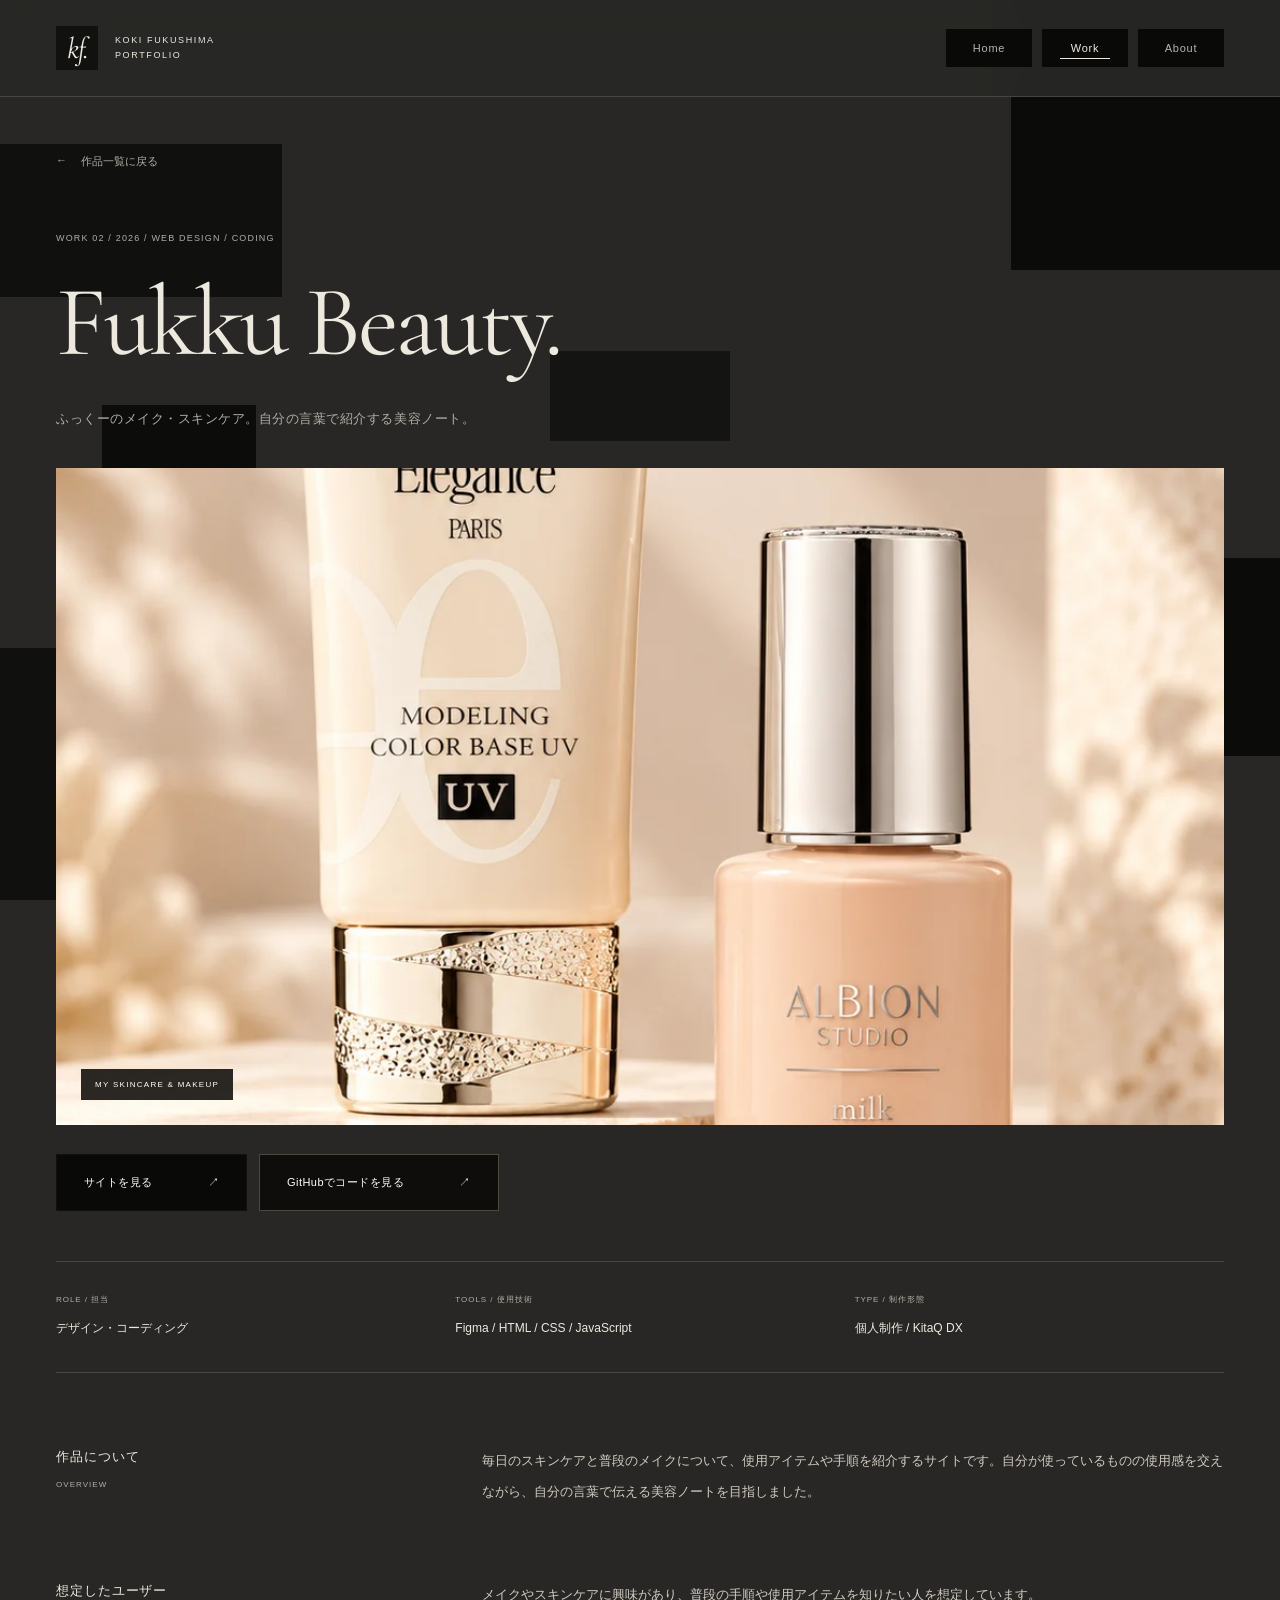
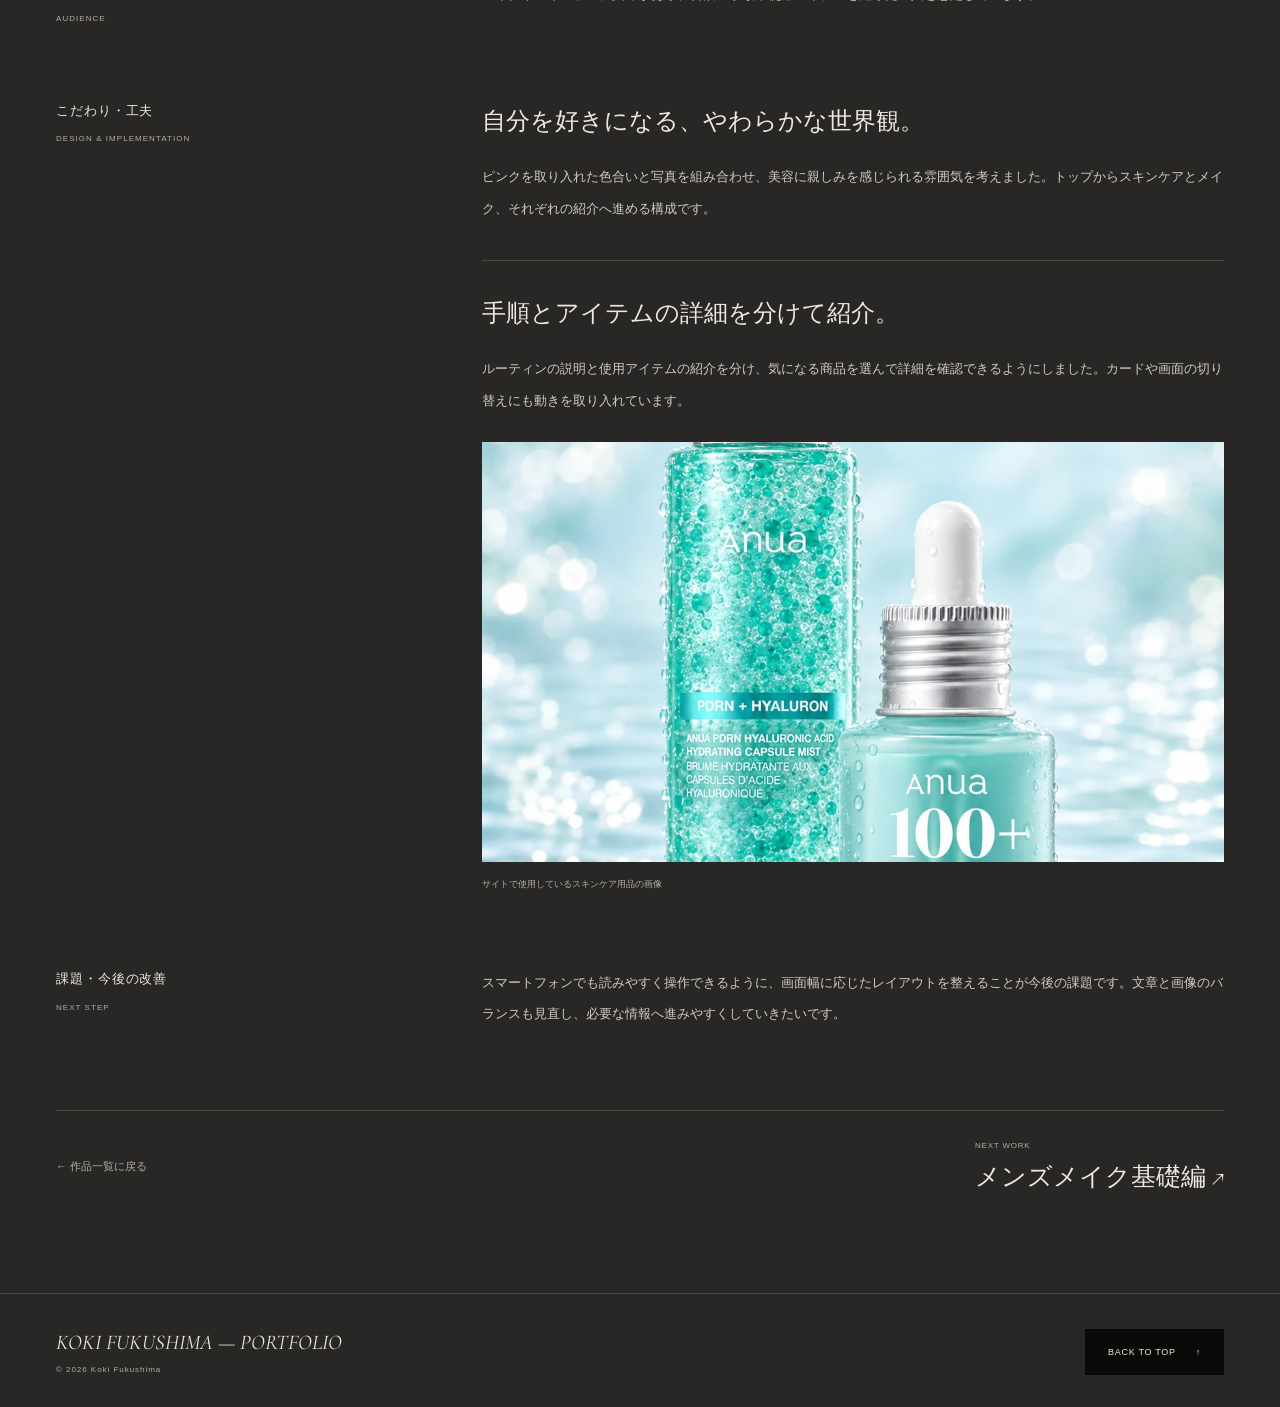
==== work/fukku-beauty/index.html @ 1ed1c335 "Add files via upload" ====
<!doctype html><html lang="ja"><head><meta charset="utf-8"><meta name="viewport" content="width=device-width,initial-scale=1"><meta name="theme-color" content="#292929"><title>Fukku Beauty. — Koki Fukushima Portfolio</title><meta name="description" content="ふっくーのメイク・スキンケア。自分の言葉で紹介する美容ノート。"><link rel="icon" href="../../assets/favicon.svg" type="image/svg+xml"><link rel="stylesheet" href="../../assets/fonts/fonts.css"><link rel="stylesheet" href="../../styles.css"><link rel="stylesheet" href="../../editorial.css"><script defer src="../../app.js"></script></head><body><div class="ambient-background" aria-hidden="true"><div class="ambient-scene"><span class="ambient-block"></span><span class="ambient-block"></span><span class="ambient-block"></span><span class="ambient-block"></span><span class="ambient-block"></span><span class="ambient-block"></span><span class="ambient-block"></span></div></div><a class="skip" href="#main">本文へスキップ</a>
<header class="site-header"><div class="wrap header-inner">
<a class="brand" href="../../index.html#home" aria-label="福島こうきのポートフォリオ ホーム"><span class="brand-mark">kf.</span><span class="brand-name">KOKI FUKUSHIMA<br>PORTFOLIO</span></a>
<nav class="nav" aria-label="メインナビゲーション"><a href="../../index.html#home" >Home</a><a href="../../index.html#work" aria-current="page">Work</a><a href="../../index.html#about">About</a></nav>
</div></header>
<main id="main" class="detail-main wrap fade-in"><a class="back-link" href="../../index.html#work"><span aria-hidden="true">←</span> 作品一覧に戻る</a>
<div class="detail-heading"><p class="micro muted">WORK 02 / 2026 / WEB DESIGN / CODING</p><h1>Fukku Beauty.</h1><p class="detail-subtitle">ふっくーのメイク・スキンケア。自分の言葉で紹介する美容ノート。</p></div><div class="card-visual visual-beauty"><img src="../../assets/beauty.webp" alt="メイク・スキンケアサイトで使用しているベースメイク用品の画像" fetchpriority="high" decoding="async"><span class="visual-label">MY SKINCARE & MAKEUP</span></div>
<div class="detail-actions"><a class="button" href="https://fukushimakouki.github.io/fukushima-s_makeup-skincare/" target="_blank" rel="noopener noreferrer">サイトを見る <span aria-hidden="true">↗</span><span class="sr-only">（新しいタブ）</span></a><a class="button secondary" href="https://github.com/fukushimakouki/fukushima-s_makeup-skincare" target="_blank" rel="noopener noreferrer">GitHubでコードを見る <span aria-hidden="true">↗</span><span class="sr-only">（新しいタブ）</span></a></div>
<dl class="project-facts"><div><dt>ROLE / 担当</dt><dd>デザイン・コーディング</dd></div><div><dt>TOOLS / 使用技術</dt><dd>Figma / HTML / CSS / JavaScript</dd></div><div><dt>TYPE / 制作形態</dt><dd>個人制作 / KitaQ DX</dd></div></dl>
<section class="detail-section"><h2>作品について<span>OVERVIEW</span></h2><div class="detail-copy"><p>毎日のスキンケアと普段のメイクについて、使用アイテムや手順を紹介するサイトです。自分が使っているものの使用感を交えながら、自分の言葉で伝える美容ノートを目指しました。</p></div></section>
<section class="detail-section"><h2>想定したユーザー<span>AUDIENCE</span></h2><div class="detail-copy"><p>メイクやスキンケアに興味があり、普段の手順や使用アイテムを知りたい人を想定しています。</p></div></section>
<section class="detail-section"><h2>こだわり・工夫<span>DESIGN & IMPLEMENTATION</span></h2><div class="detail-copy"><article><h3>自分を好きになる、やわらかな世界観。</h3><p>ピンクを取り入れた色合いと写真を組み合わせ、美容に親しみを感じられる雰囲気を考えました。トップからスキンケアとメイク、それぞれの紹介へ進める構成です。</p></article><article><h3>手順とアイテムの詳細を分けて紹介。</h3><p>ルーティンの説明と使用アイテムの紹介を分け、気になる商品を選んで詳細を確認できるようにしました。カードや画面の切り替えにも動きを取り入れています。</p></article><img class="detail-photo" src="../../assets/skincare.webp" alt="サイトで使用しているスキンケア用品の画像" loading="lazy"><p class="photo-caption">サイトで使用しているスキンケア用品の画像</p></div></section>
<section class="detail-section"><h2>課題・今後の改善<span>NEXT STEP</span></h2><div class="detail-copy"><p>スマートフォンでも読みやすく操作できるように、画面幅に応じたレイアウトを整えることが今後の課題です。文章と画像のバランスも見直し、必要な情報へ進みやすくしていきたいです。</p></div></section>
<div class="detail-bottom"><a class="back-link" href="../../index.html#work">← 作品一覧に戻る</a><a class="detail-next" href="../mens-makeup/index.html"><small>NEXT WORK</small>メンズメイク基礎編 ↗</a></div></main><footer class="footer"><div class="wrap footer-inner"><div><p class="footer-title">KOKI FUKUSHIMA — PORTFOLIO</p><p class="footer-copy">© 2026 Koki Fukushima</p></div><a class="back-top" href="../../index.html#home">BACK TO TOP <span aria-hidden="true">↑</span></a></div></footer></body></html>
---- assets/fonts/fonts.css ----
@font-face {
  font-family: 'Cormorant Garamond';
  font-style: italic;
  font-weight: 400;
  font-display: swap;
  src: url(cormorant-0.ttf) format('truetype');
}
@font-face {
  font-family: 'Cormorant Garamond';
  font-style: italic;
  font-weight: 500;
  font-display: swap;
  src: url(cormorant-1.ttf) format('truetype');
}
@font-face {
  font-family: 'Cormorant Garamond';
  font-style: normal;
  font-weight: 400;
  font-display: swap;
  src: url(cormorant-2.ttf) format('truetype');
}
@font-face {
  font-family: 'Cormorant Garamond';
  font-style: normal;
  font-weight: 500;
  font-display: swap;
  src: url(cormorant-3.ttf) format('truetype');
}
---- styles.css ----
/* 色・余白・文字の設定はここでまとめて変更できます。 */
:root{--bg:#292929;--surface:#303030;--ink:#f1f0eb;--muted:#b3b3af;--line:#494949;--black:#080808;--page:min(1200px,calc(100% - 112px));--radius:4px;font-family:Arial,'Noto Sans JP','Hiragino Kaku Gothic ProN','Yu Gothic',Meiryo,sans-serif;color:var(--ink);background:var(--bg);font-synthesis:none;color-scheme:dark}*{box-sizing:border-box}html{scroll-behavior:smooth;scroll-padding-top:110px}body{margin:0;overflow-x:hidden}button,a{-webkit-tap-highlight-color:transparent}a{color:inherit;text-decoration:none}button{font:inherit}button,a{touch-action:manipulation}button:focus-visible,a:focus-visible,[tabindex]:focus-visible{outline:2px solid #eee;outline-offset:6px}::selection{background:#d8d8d2;color:#111}.wrap{width:var(--page);margin-inline:auto}.skip{position:fixed;top:-100px;left:20px;z-index:100;background:#fff;color:#111;padding:12px}.skip:focus{top:10px}.site-header{height:94px;position:sticky;top:0;z-index:20;background:#292929f5;backdrop-filter:blur(12px);border-bottom:1px solid var(--line)}.header-inner{height:100%;display:flex;align-items:center;justify-content:space-between}.brand{display:flex;align-items:center;gap:13px}.brand-mark{height:39px;width:39px;display:grid;place-items:center;background:var(--black);font-weight:700;font-size:16px;letter-spacing:-1px;border-radius:2px}.brand-name{font-size:12px;letter-spacing:.1em;line-height:1.45}.nav{display:flex;gap:5px;background:var(--black);padding:5px;border-radius:5px}.nav a{min-width:83px;padding:12px 17px;text-align:center;color:#aaa;font-size:13px;border-radius:3px;transition:background .2s,color .2s}.nav a:hover{color:#fff;background:#202020}.nav a[aria-current]{background:#252525;color:#fff}.nav a[aria-current]:before{content:'';display:inline-block;width:5px;height:5px;border-radius:50%;background:#eee;vertical-align:middle;margin-right:8px}.hero{padding:76px 0 38px;min-height:650px;display:flex;flex-direction:column;justify-content:space-between}.hero-top,.hero-bottom,.hero-foot,.section-head,.work-foot,.card-meta,.footer-inner{display:flex;justify-content:space-between;align-items:center;gap:24px}.micro{font-size:11px;letter-spacing:.14em;font-weight:500}.muted{color:var(--muted)}.hero-top .micro:last-child{color:var(--muted)}h1,h2,h3,p{margin:0}.hero h1{font-size:clamp(72px,12.8vw,184px);line-height:.95;font-weight:500;letter-spacing:-.075em;margin:44px 0 39px;white-space:nowrap}.hero h1 span{color:#92928f}.hero-bottom{align-items:flex-end}.hero-copy{font-size:clamp(20px,2.25vw,30px);font-weight:500;line-height:1.8;letter-spacing:.06em}.hero-profile{font-size:12px;line-height:2.1;letter-spacing:.05em}.hero-profile strong{display:block;color:var(--ink);font-weight:500;font-size:17px}.hero-foot{padding-top:43px;margin-top:43px;border-top:1px solid var(--line)}.scroll-link{display:inline-flex;align-items:center;gap:17px;font-size:11px;letter-spacing:.1em}.down{font-size:20px}.section{padding:78px 0 90px;scroll-margin-top:25px}.section-head{align-items:flex-end;margin-bottom:37px}.section-heading{display:flex;align-items:baseline;gap:22px}.section-heading h2{font-size:clamp(48px,6.4vw,82px);font-weight:400;letter-spacing:-.055em;line-height:1}.section-index{font-size:11px;color:var(--muted);letter-spacing:.1em}.section-sub{font-size:12px;color:var(--muted);margin-top:15px;letter-spacing:.06em}.work-controls{display:flex;align-items:center;gap:10px}.work-count{font-size:12px;letter-spacing:.08em;color:var(--muted);margin-right:15px;font-variant-numeric:tabular-nums}.work-count strong{font-weight:400;color:var(--ink)}.arrow-button{display:grid;place-items:center;background:var(--black);color:var(--ink);border:1px solid var(--black);border-radius:50%;width:45px;height:45px;cursor:pointer;transition:background .2s,transform .2s}.arrow-button:hover{background:#171717;transform:translateY(-2px)}.arrow-button:disabled{opacity:.3;cursor:default;transform:none}.arrow-icon{font-size:22px;font-weight:400}.work-track{display:flex;gap:30px;overflow-x:auto;scroll-snap-type:x mandatory;scrollbar-width:none;padding:2px max(56px,calc((100vw - 1200px)/2)) 20px;scroll-padding-inline:max(56px,calc((100vw - 1200px)/2));overscroll-behavior-inline:contain}.work-track::-webkit-scrollbar{display:none}.work-card{flex:0 0 min(78vw,940px);scroll-snap-align:start;min-width:0}.card-link{display:block}.card-visual{position:relative;width:100%;aspect-ratio:16/9;overflow:hidden;border-radius:var(--radius);background:#151515}.card-visual img{width:100%;height:100%;object-fit:cover;display:block;transition:transform .65s cubic-bezier(.2,.7,.2,1)}.card-link:hover .card-visual img{transform:scale(1.025)}.visual-night img{filter:brightness(.8)}.visual-night .visual-title{position:absolute;left:6%;bottom:12%;font-family:Georgia,serif;font-weight:400;font-size:clamp(30px,5vw,72px);color:#fff;letter-spacing:.025em;text-shadow:0 2px 20px #000}.visual-corner{position:absolute;top:22px;left:25px;font-size:10px;letter-spacing:.15em;color:#fff;text-shadow:0 2px 8px #000}.visual-beauty{background:#f1dce2}.visual-beauty img{object-fit:cover;object-position:center 50%}.visual-mens{background:#c6dfcd}.visual-mens img{object-fit:contain;width:75%;margin-left:auto;margin-right:auto}.visual-label{position:absolute;left:28px;bottom:28px;padding:9px 13px;background:#080808df;color:#fff;font-size:11px;letter-spacing:.06em}.card-meta{margin-top:22px;align-items:flex-start}.card-kicker{font-size:10px;color:var(--muted);letter-spacing:.12em;margin-bottom:10px}.card-meta h3{font-size:clamp(20px,2.1vw,28px);font-weight:400;letter-spacing:.01em}.card-number{display:inline-block;margin-right:13px;font-size:11px;color:var(--muted);vertical-align:middle}.card-open{height:40px;width:40px;border:1px solid var(--line);border-radius:50%;display:grid;place-items:center;font-size:22px;transition:background .2s}.card-link:hover .card-open{background:var(--black);border-color:var(--black)}.work-foot{margin-top:12px}.progress{width:160px;height:2px;background:#4c4c4c}.progress-bar{width:33.333%;height:100%;background:#d8d8d2;transition:transform .2s}.work-hint{color:var(--muted);font-size:10px;letter-spacing:.11em}.about{border-top:1px solid var(--line);padding-top:90px}.about-intro{display:grid;grid-template-columns:1fr 1.45fr;gap:80px;margin-top:62px}.profile-caption{font-size:11px;letter-spacing:.15em;color:var(--muted);margin-bottom:18px}.profile-name{font-size:38px;font-weight:400;letter-spacing:.07em}.profile-en{margin-top:15px;color:var(--muted);font-size:13px;letter-spacing:.12em}.profile-mark{font-family:Georgia,serif;font-size:115px;letter-spacing:-.09em;color:#555550;line-height:1;margin-top:47px}.profile-text{font-size:14px;line-height:2.25;color:#d0d0cb}.profile-text p+p{margin-top:16px}.about-group{display:grid;grid-template-columns:1fr 1.45fr;gap:80px;border-top:1px solid var(--line);padding:34px 0}.about-group:first-of-type{margin-top:50px}.group-label h3{font-size:16px;font-weight:400;letter-spacing:.03em}.group-label p{color:var(--muted);font-size:10px;letter-spacing:.1em;margin-top:9px}.education-item+.education-item{margin-top:22px}.school{font-size:16px;line-height:1.8}.school-detail{font-size:12px;line-height:1.9;color:var(--muted);margin-top:5px}.about-vision{font-size:20px;line-height:1.9;letter-spacing:.04em}.about-note{font-size:13px;color:var(--muted);line-height:2;margin-top:16px}.cert-list{list-style:none;padding:0;margin:0}.cert-list li{display:flex;justify-content:space-between;gap:20px;padding:13px 0;font-size:14px;border-bottom:1px solid #3b3b3b}.cert-list time{font-size:11px;color:var(--muted);white-space:nowrap}.skills{display:flex;gap:10px;flex-wrap:wrap}.skill{border:1px solid #555;padding:10px 17px;font-size:12px;line-height:1.5;border-radius:2px}.skill small{color:var(--muted);font-size:10px;margin-left:7px}.events{padding-bottom:12px}.timeline{padding-left:23px;margin-left:3px;border-left:1px solid #5b5b58}.timeline-item{position:relative;padding:0 0 42px 15px}.timeline-item:last-child{padding-bottom:6px}.timeline-item:before{content:'';width:8px;height:8px;background:var(--ink);border:4px solid var(--bg);box-sizing:content-box;border-radius:50%;position:absolute;left:-32px;top:0}.timeline time{font-size:11px;color:var(--muted);letter-spacing:.1em}.timeline h4{font-size:17px;font-weight:400;line-height:1.8;margin:12px 0 10px}.timeline p{font-size:12px;color:var(--muted);line-height:2}.event-type{display:inline-block;font-size:9px;letter-spacing:.08em;background:#1b1b1b;padding:4px 8px;margin-top:13px;color:#c6c6c0}.footer{border-top:1px solid var(--line);padding:34px 0 27px}.footer-title{font-size:15px;letter-spacing:.03em}.footer-copy{font-size:10px;color:var(--muted);margin-top:10px;letter-spacing:.07em}.back-top{display:inline-flex;align-items:center;gap:20px;background:var(--black);padding:16px 22px;border-radius:3px;font-size:11px}.detail-main{padding:48px 0 100px}.back-link{display:inline-flex;gap:14px;font-size:12px;color:var(--muted);padding:12px 0}.detail-heading{margin:51px 0 35px}.detail-heading h1{font-size:clamp(33px,5.6vw,72px);line-height:1.25;font-weight:400;letter-spacing:-.035em;margin-top:18px}.detail-subtitle{font-size:14px;color:var(--muted);line-height:1.9;margin-top:20px}.detail-main .card-visual{margin-top:36px}.detail-actions{display:flex;gap:12px;flex-wrap:wrap;margin:29px 0 50px}.button{display:inline-flex;justify-content:space-between;align-items:center;gap:50px;background:var(--black);color:#fff;padding:19px 24px;border:1px solid #111;border-radius:3px;font-size:13px;transition:background .2s}.button:hover{background:#161616}.button.secondary{border:1px solid #585858}.project-facts{display:grid;grid-template-columns:repeat(3,1fr);border-top:1px solid var(--line);border-bottom:1px solid var(--line);margin:0 0 70px;gap:30px;padding:28px 0}.project-facts dt{font-size:10px;letter-spacing:.1em;color:var(--muted);margin-bottom:12px}.project-facts dd{margin:0;font-size:13px;line-height:1.9}.detail-section{display:grid;grid-template-columns:.7fr 1.5fr;gap:80px;margin-top:64px}.detail-section h2{font-size:14px;font-weight:400;line-height:1.8}.detail-section h2 span{display:block;font-size:10px;color:var(--muted);letter-spacing:.1em;margin-top:8px}.detail-copy p{font-size:14px;line-height:2.2;color:#d4d4ce}.detail-copy h3{font-size:21px;font-weight:400;line-height:1.7;margin-bottom:17px}.detail-copy article+article{margin-top:36px;padding-top:30px;border-top:1px solid var(--line)}.detail-photo{width:100%;display:block;max-height:420px;object-fit:cover;margin:26px 0 12px;border-radius:3px}.photo-caption{font-size:10px!important;color:var(--muted)!important}.detail-bottom{margin-top:80px;border-top:1px solid var(--line);padding-top:30px;display:flex;justify-content:space-between;align-items:center;gap:20px}.detail-next{font-size:17px}.detail-next small{display:block;font-size:10px;color:var(--muted);letter-spacing:.1em;margin-bottom:10px}.fade-in{animation:appear .7s ease both}@keyframes appear{from{opacity:0;transform:translateY(16px)}to{opacity:1;transform:translateY(0)}}
@media(min-width:1600px){.hero h1{font-size:184px}}
@media(max-width:850px){:root{--page:calc(100% - 48px)}.site-header{height:78px}.brand-name{display:none}.hero{padding-top:58px;min-height:600px}.hero h1{font-size:13vw}.hero-bottom{align-items:flex-start}.hero-copy{font-size:23px}.work-track{padding-inline:24px;scroll-padding-inline:24px}.work-card{flex-basis:85vw}.about-intro,.about-group{grid-template-columns:.8fr 1.3fr;gap:35px}.profile-name{font-size:30px}.profile-mark{font-size:90px}.detail-section{gap:35px;grid-template-columns:.65fr 1.5fr}.visual-night .visual-title{font-size:6vw}.project-facts{gap:20px}.section{padding-top:65px;padding-bottom:70px}}
@media(max-width:560px){:root{--page:calc(100% - 40px)}html{scroll-padding-top:85px}.site-header{height:72px}.brand-mark{width:34px;height:34px}.nav{gap:0;padding:4px}.nav a{min-width:65px;font-size:11px;padding:11px 12px}.nav a[aria-current]:before{margin-right:6px;width:4px;height:4px}.hero{padding-top:40px;min-height:605px}.hero-top .micro{font-size:8px;letter-spacing:.1em}.hero h1{font-size:13.1vw;margin:46px 0 45px;letter-spacing:-.07em}.hero-bottom{display:block}.hero-copy{font-size:22px;line-height:1.9}.hero-profile{margin-top:32px;font-size:10px;line-height:1.8}.hero-profile strong{font-size:14px}.hero-foot{padding-top:23px;margin-top:31px}.hero-foot .micro{font-size:8px}.section-head{gap:10px;margin-bottom:27px}.section-heading{gap:13px}.section-heading h2{font-size:53px}.section-sub{font-size:10px}.work-count{font-size:10px;margin-right:3px}.work-controls{gap:7px}.arrow-button{height:35px;width:35px}.arrow-icon{font-size:18px}.work-track{padding-inline:20px;scroll-padding-inline:20px;gap:18px}.work-card{flex-basis:85vw}.card-visual{aspect-ratio:4/3}.visual-night .visual-title{font-size:8vw;bottom:15%;left:6%}.visual-corner{font-size:7px;left:17px;top:17px}.visual-label{bottom:16px;left:16px;font-size:8px;padding:7px 9px}.card-kicker{font-size:8px;margin-bottom:9px}.card-meta h3{font-size:19px;line-height:1.5}.card-open{width:32px;height:32px;font-size:18px;flex-shrink:0}.card-number{font-size:9px;margin-right:7px}.work-hint{font-size:8px}.progress{width:100px}.about-intro,.about-group{grid-template-columns:1fr;gap:24px}.about-intro{margin-top:38px}.profile-mark{display:none}.profile-name{font-size:33px}.profile-en{font-size:11px}.profile-text{font-size:13px}.about-group{padding:28px 0}.about-group:first-of-type{margin-top:35px}.group-label{display:flex;align-items:center;gap:15px}.group-label h3{font-size:14px}.group-label p{margin:0}.about-vision{font-size:19px}.school{font-size:15px}.cert-list li{font-size:12px}.timeline h4{font-size:16px}.timeline p{font-size:12px}.footer-inner{align-items:flex-start;gap:10px}.footer-title{font-size:12px}.footer-copy{font-size:8px}.back-top{font-size:9px;padding:13px 15px;gap:15px}.detail-main{padding-top:26px}.detail-heading{margin-top:35px}.detail-heading h1{font-size:36px}.detail-subtitle{font-size:12px}.detail-actions{gap:8px;margin-bottom:35px}.button{font-size:11px;padding:16px;gap:25px}.project-facts{grid-template-columns:1fr;gap:19px;margin-bottom:43px}.project-facts>div{display:grid;grid-template-columns:85px 1fr;gap:15px}.project-facts dt{margin:3px 0 0}.project-facts dd{font-size:12px}.detail-section{grid-template-columns:1fr;gap:24px;margin-top:42px}.detail-section h2 span{display:inline;margin-left:13px}.detail-copy h3{font-size:20px}.detail-copy p{font-size:13px}.detail-bottom{align-items:flex-start}.detail-next{font-size:13px;max-width:48%}.detail-bottom .back-link{font-size:11px}}
@media(prefers-reduced-motion:reduce){html{scroll-behavior:auto}*,*:before,*:after{animation:none!important;transition:none!important}.work-track{scroll-behavior:auto}}
.sr-only{position:absolute;width:1px;height:1px;padding:0;margin:-1px;overflow:hidden;clip:rect(0,0,0,0);white-space:nowrap;border:0}
.about-intro+.about-group{margin-top:50px}
@media(max-width:560px){.about-intro+.about-group{margin-top:35px}}
---- editorial.css ----
/* Editorial direction: charcoal, ivory, fine serif typography, generous space. */
:root{--bg:#282725;--surface:#302f2c;--ink:#eee9df;--muted:#b2ada5;--line:#4a4742;--black:#090908;--page:min(1200px,calc(100% - 112px));--radius:0px;--serif:'Cormorant Garamond',Baskerville,'Times New Roman',serif}
.site-header{height:97px;background:#282725f2;border-bottom-color:#48453f;backdrop-filter:blur(15px)}
.brand{gap:17px}.brand-mark{font-family:var(--serif);font-style:italic;font-size:30px;font-weight:400;letter-spacing:-.06em;width:42px;height:44px;border-radius:0;background:#11110f}.brand-name{font-size:9px;line-height:1.65;letter-spacing:.18em}
.nav{background:transparent;border-radius:0;gap:10px;padding:0}.nav a{position:relative;min-width:86px;padding:13px 18px;font-size:11px;letter-spacing:.07em;background:var(--black);color:#b9b3aa;border-radius:0}.nav a[aria-current]{background:var(--black);color:var(--ink)}.nav a[aria-current]:before{display:none}.nav a:after{content:'';position:absolute;left:18px;right:18px;bottom:8px;height:1px;background:var(--ink);transform:scaleX(0);transform-origin:left;transition:transform .35s}.nav a[aria-current]:after,.nav a:hover:after{transform:scaleX(1)}.nav a:hover{background:#171612;color:#f2ede4}
.hero{padding:38px 0 27px;min-height:850px;justify-content:flex-start;position:relative}.hero-top{width:100%;margin-bottom:29px}.hero-top .micro{font-size:9px;letter-spacing:.17em}.hero-editorial{display:grid;grid-template-columns:1.1fr .9fr;align-items:center;position:relative;flex:1;min-height:590px;gap:20px}.hero-type{position:relative;z-index:2;padding:0 0 20px}.hero-pretitle{font-size:11px;letter-spacing:.12em;margin:0 0 17px 7px}.hero-pretitle i{font-family:var(--serif);font-weight:400;font-size:23px;vertical-align:-2px;margin:0 4px;color:#d4cfc5}.hero h1{font-family:var(--serif);font-weight:400;letter-spacing:-.055em;font-size:clamp(155px,17.2vw,235px);line-height:.73;margin:0;white-space:normal}.title-first{display:block;color:var(--ink)!important}.title-second{display:block;color:var(--ink)!important;font-style:italic;margin-left:94px;line-height:.87}.title-period{color:#9c9589!important}.hero-description{display:flex;align-items:flex-start;gap:21px;margin-top:37px;margin-left:9px}.fine-line{width:48px;height:1px;background:#b1a99b;margin-top:12px;flex-shrink:0}.hero-description p{font-size:13px;line-height:2.1;letter-spacing:.08em}.hero-description p span{color:var(--muted);font-size:11px;letter-spacing:.04em}.hero-composition{position:relative;min-height:535px;margin-left:16px;margin-top:4px}.hero-image{position:absolute;display:block;overflow:hidden}.hero-image img{display:block;width:100%;height:100%;object-fit:cover;transition:transform 1.4s cubic-bezier(.2,.65,.2,1),filter 1.2s}.hero-image:hover img{transform:scale(1.045)}.hero-image-night{height:440px;width:82%;right:0;top:0;background:#10110f}.hero-image-night img{object-position:64% 65%;filter:brightness(.82)}.hero-image-label{position:absolute;left:20px;right:20px;bottom:20px;display:flex;justify-content:space-between;font-size:8px;letter-spacing:.13em;color:#f0eadd}.hero-image-beauty{width:47%;height:255px;left:-27px;bottom:0;outline:10px solid var(--bg)}.hero-image-beauty img{object-position:50% 53%}.hero-beauty-label{position:absolute;left:14px;bottom:17px;font-family:var(--serif);font-size:24px;font-style:italic;color:#29241e}.vertical-caption{position:absolute;right:-31px;top:35px;writing-mode:vertical-rl;font-size:8px;color:var(--muted);letter-spacing:.19em}.hero-foot{margin-top:43px;padding-top:20px;border-top:1px solid var(--line)}.hero-signature{font-family:var(--serif);font-style:italic;font-size:27px;line-height:1.2}.hero-signature span{display:block;font-family:Arial,sans-serif;font-size:7px;letter-spacing:.2em;font-style:normal;margin-top:10px;color:var(--muted)}.scroll-link{font-size:9px;letter-spacing:.14em;gap:23px}.scroll-circle{width:46px;height:46px;border:1px solid #655f54;display:grid;place-items:center;border-radius:50%;font-size:20px;transition:transform .3s,background .3s}.scroll-link:hover .scroll-circle{transform:translateY(4px);background:var(--black)}
.section{padding-top:105px;padding-bottom:100px}.section-head{margin-bottom:44px}.section-heading{gap:26px;align-items:baseline}.section-heading h2{font-family:var(--serif);font-size:clamp(55px,6.8vw,88px);font-weight:400;letter-spacing:-.035em;line-height:1.05}.section-heading h2 em{font-weight:400}.section-index{font-size:9px;letter-spacing:.15em}.section-sub{margin-left:47px;font-size:11px;letter-spacing:.08em;margin-top:12px}.work-controls{align-self:flex-end;padding-bottom:8px}.work-count{font-family:var(--serif);font-size:18px;letter-spacing:.04em}.work-count strong{font-style:italic}.arrow-button{width:46px;height:46px;border-color:#11100e}.arrow-button:hover{background:#151411;transform:translateY(0)}.work-track{gap:44px}.work-card{flex-basis:min(76vw,960px)}.card-visual{aspect-ratio:16/9;border-radius:0}.card-visual img{transition:transform 1.1s cubic-bezier(.2,.65,.2,1)}.card-link:hover .card-visual img{transform:scale(1.035)}.visual-night .visual-title{font-family:var(--serif);font-style:italic;font-size:clamp(45px,7vw,94px);letter-spacing:-.025em;bottom:10%;left:5.5%}.visual-corner{left:5.5%;top:25px;font-size:8px;letter-spacing:.17em}.visual-label{font-size:8px;letter-spacing:.16em;background:#15120fe6;left:25px;bottom:25px;padding:11px 14px}.visual-beauty img{object-position:50% 53%}.visual-mens{background:#cbd2c2}.visual-mens img{width:82%}.card-meta{margin-top:24px;align-items:center;border-bottom:1px solid var(--line);padding-bottom:23px}.card-kicker{font-size:8px;letter-spacing:.14em;margin-bottom:12px}.card-meta h3{font-family:var(--serif);font-size:clamp(25px,3.1vw,40px);letter-spacing:-.015em}.visual-mens+.card-meta h3{font-family:'Yu Mincho',YuMincho,serif;font-size:26px}.card-number{font-family:var(--serif);font-style:italic;font-size:15px;margin-right:20px}.card-open{border-color:#5a554c;width:45px;height:45px;font-size:20px}.work-foot{margin-top:15px}.work-hint{font-size:9px;letter-spacing:.1em}.progress{background:#4b4741;height:1px;width:190px}.progress-bar{background:#d6cdbf;height:1px}
.about{padding-top:105px}.about-intro{grid-template-columns:1fr 1.25fr;gap:100px;margin-top:65px}.profile-caption{font-size:8px;color:#c0b7a9;letter-spacing:.19em}.profile-name{font-family:'Yu Mincho',YuMincho,serif;font-size:38px;font-weight:400;letter-spacing:.13em}.profile-en{font-family:var(--serif);font-size:19px;letter-spacing:.05em;font-style:italic;margin-top:13px}.profile-mark{font-family:var(--serif);font-style:italic;font-size:150px;letter-spacing:-.08em;line-height:.9;color:#797267;margin-top:48px}.profile-text{font-size:13px;color:#cdc7be;line-height:2.4;padding-top:20px}.about-group{grid-template-columns:1fr 1.25fr;gap:100px;padding:37px 0}.group-label h3{font-size:14px;letter-spacing:.1em}.group-label p{font-size:8px;letter-spacing:.15em;margin-top:11px}.about-vision{font-family:'Yu Mincho',YuMincho,serif;font-size:23px;line-height:2.1;letter-spacing:.08em}.about-note{font-size:12px;line-height:2.25;color:var(--muted)}.school{font-size:15px}.school-detail{font-size:11px}.cert-list li{font-size:12px;padding:16px 0;border-bottom-color:#403d37}.cert-list time{font-family:var(--serif);font-size:15px}.skills{column-gap:26px;row-gap:5px}.skill{border:none;border-bottom:1px solid #625b50;padding:8px 0;font-family:var(--serif);font-size:23px;border-radius:0}.skill small{font-family:Arial,sans-serif;font-size:8px}.timeline{border-color:#5c554a;padding-left:24px}.timeline-item{padding-left:18px;padding-bottom:47px}.timeline-item:before{width:5px;height:5px;left:-31px;border-width:3px;background:#c0b5a3}.timeline time{font-family:var(--serif);font-size:17px;letter-spacing:.04em;font-style:italic}.timeline h4{font-weight:400;font-size:17px;letter-spacing:.025em;margin:13px 0 11px}.timeline p{font-size:12px;line-height:2.2}.event-type{font-size:8px;background:#161512;color:#c9c0b2;padding:6px 10px;margin-top:15px}
.footer{padding:35px 0 32px}.footer-title{font-family:var(--serif);font-style:italic;font-size:21px;letter-spacing:0}.footer-copy{font-size:8px;letter-spacing:.12em}.back-top{border-radius:0;font-size:9px;padding:18px 23px;letter-spacing:.08em}.detail-main{padding-top:45px}.back-link{font-size:11px}.detail-heading{margin-top:52px}.detail-heading h1{font-family:var(--serif);font-size:clamp(42px,7.8vw,100px);font-weight:400;letter-spacing:-.035em}.detail-subtitle{font-size:13px;letter-spacing:.04em;line-height:2}.detail-heading .micro{font-size:9px;letter-spacing:.13em}.button{border-radius:0;padding:20px 27px;font-size:11px;letter-spacing:.04em;gap:55px}.button.secondary{border-color:#4d473d;background:#0e0d0b}.project-facts{padding-block:32px}.project-facts dt{font-size:8px;letter-spacing:.12em}.project-facts dd{font-size:12px}.detail-section{margin-top:72px}.detail-section h2{font-size:13px;letter-spacing:.07em}.detail-section h2 span{font-size:8px;letter-spacing:.13em;margin-top:10px}.detail-copy h3{font-family:'Yu Mincho',YuMincho,serif;font-size:24px;line-height:1.9}.detail-copy p{font-size:13px;color:#d1cbc1;line-height:2.4}.detail-photo{border-radius:0}.detail-next{font-family:var(--serif);font-style:italic;font-size:25px}.detail-next small{font-family:Arial,sans-serif;font-style:normal;font-size:8px}.photo-caption{font-size:9px!important}
/* 入場アニメーションは控えめに。動きを減らす設定では無効になります。 */
.hero-type{animation:type-reveal 1.2s ease both}.hero-composition{animation:image-reveal 1.5s cubic-bezier(.2,.7,.2,1) both}.hero-image-beauty{animation:inset-reveal 1.6s cubic-bezier(.2,.7,.2,1) both}.reveal-enabled .editorial-reveal{opacity:0;transform:translateY(25px);transition:opacity 1s ease,transform 1s cubic-bezier(.2,.7,.2,1)}.reveal-enabled .editorial-reveal.is-visible{opacity:1;transform:translateY(0)}@keyframes type-reveal{from{opacity:0;transform:translateY(22px)}to{opacity:1;transform:translateY(0)}}@keyframes image-reveal{from{opacity:0;clip-path:inset(8% 0 0 0);transform:translateY(20px)}to{opacity:1;clip-path:inset(0);transform:translateY(0)}}@keyframes inset-reveal{from{opacity:0;transform:translateY(35px)}to{opacity:1;transform:translateY(0)}}
@media(min-width:1600px){.hero h1{font-size:235px}}
@media(max-width:1000px){.hero{min-height:790px}.hero-editorial{min-height:540px}.hero h1{font-size:19vw}.title-second{margin-left:62px}.hero-composition{min-height:475px;margin-left:0}.hero-image-night{height:385px;width:87%}.hero-image-beauty{height:220px;width:52%;left:-22px}.hero-description{gap:15px}.hero-description p{font-size:12px}.fine-line{width:30px}.hero-foot{margin-top:35px}.about-intro,.about-group{gap:60px}}
@media(max-width:850px){:root{--page:calc(100% - 56px)}.site-header{height:83px}.brand-name{display:block;font-size:8px}.hero{min-height:720px;padding-top:31px}.hero-top .micro{font-size:7px;letter-spacing:.12em}.hero-editorial{min-height:485px;grid-template-columns:1.05fr .95fr;gap:12px}.hero h1{font-size:21vw}.title-second{margin-left:43px}.hero-pretitle{font-size:9px;margin-bottom:13px}.hero-composition{min-height:420px}.hero-image-night{height:340px;width:88%}.hero-image-beauty{height:185px;left:-10px;outline-width:7px}.hero-description{margin-top:29px}.hero-description p{font-size:11px}.hero-description p span{font-size:9px}.hero-image-label{left:13px;right:13px;bottom:15px;font-size:6px}.hero-beauty-label{font-size:19px;left:10px;bottom:12px}.vertical-caption{right:-20px;font-size:6px}.section{padding-top:78px;padding-bottom:78px}.section-heading h2{font-size:64px}.section-heading{gap:18px}.section-sub{margin-left:35px}.work-track{padding-inline:28px;scroll-padding-inline:28px;gap:28px}.work-card{flex-basis:83vw}.about-intro,.about-group{gap:35px;grid-template-columns:.8fr 1.2fr}.profile-mark{font-size:130px}.profile-text{padding-top:0}.detail-section{gap:40px}.detail-heading h1{font-size:70px}}
@media(max-width:560px){:root{--page:calc(100% - 40px)}.site-header{height:76px}.brand-mark{width:32px;height:36px;font-size:26px}.brand-name{display:none}.nav{gap:6px}.nav a{min-width:63px;font-size:10px;padding:12px 13px}.nav a:after{left:13px;right:13px;bottom:7px}.hero{min-height:850px;padding-top:29px}.hero-top{margin-bottom:24px;align-items:flex-start;gap:10px}.hero-top .micro{font-size:6px;letter-spacing:.11em}.hero-top .micro:last-child{text-align:right;max-width:100px;line-height:1.8}.hero-editorial{display:block;min-height:660px;flex:initial}.hero-type{padding:0;z-index:3;pointer-events:none}.hero-pretitle{font-size:8px;margin-left:3px;margin-bottom:8px}.hero-pretitle i{font-size:19px}.hero h1{font-size:clamp(145px,42vw,210px);line-height:.72;letter-spacing:-.055em}.title-first{line-height:.75}.title-second{margin-left:53px;line-height:.88}.hero-description{margin-top:26px;margin-left:2px;gap:14px;max-width:250px}.hero-description p{font-size:11px;line-height:2}.hero-description p span{font-size:9px}.fine-line{width:24px;margin-top:10px}.hero-composition{min-height:0;position:absolute;inset:0;margin:0;pointer-events:none}.hero-image{pointer-events:auto}.hero-image-night{top:282px;right:0;width:62%;height:300px;z-index:0}.hero-image-night img{object-position:64% 68%;filter:brightness(.7)}.hero-image-beauty{top:455px;bottom:auto;left:7px;width:37%;height:180px;outline-width:6px;z-index:1}.hero-image-label{font-size:5px;letter-spacing:.07em;left:10px;right:10px;bottom:12px}.hero-beauty-label{font-size:17px;left:9px;bottom:13px}.vertical-caption{right:auto;left:2px;top:410px;writing-mode:horizontal-tb;font-size:5px;letter-spacing:.13em;max-width:110px}.hero-foot{margin-top:8px;padding-top:20px;align-items:center}.hero-signature{font-size:24px}.hero-signature span{font-size:5px;letter-spacing:.1em;margin-top:8px}.scroll-link{gap:12px;font-size:6px;letter-spacing:.1em}.scroll-circle{width:34px;height:34px;font-size:17px}.section{padding-top:65px;padding-bottom:65px}.section-head{align-items:center;gap:10px;margin-bottom:29px}.section-heading{gap:12px}.section-heading h2{font-size:47px;letter-spacing:-.04em}.section-heading h2 em{display:block}.section-index{font-size:8px;align-self:flex-start;margin-top:9px}.section-sub{margin-left:27px;font-size:9px;margin-top:13px}.work-controls{gap:6px;padding-bottom:2px}.work-count{font-size:15px;margin-right:0;white-space:nowrap}.arrow-button{width:32px;height:32px}.arrow-icon{font-size:17px}.work-track{padding-inline:20px;scroll-padding-inline:20px;gap:20px}.work-card{flex-basis:85vw}.card-visual{aspect-ratio:4/3}.visual-night .visual-title{font-size:40px;bottom:12%;left:6%}.visual-corner{font-size:5px;top:17px}.visual-label{font-size:6px;left:16px;bottom:16px;padding:9px 11px}.card-meta{padding-bottom:19px;margin-top:19px;gap:12px}.card-meta h3{font-size:29px;line-height:1.2}.visual-mens+.card-meta h3{font-size:20px}.card-kicker{font-size:6px;letter-spacing:.12em;margin-bottom:11px}.card-number{font-size:12px;margin-right:10px}.card-open{width:33px;height:33px;font-size:18px}.work-foot{margin-top:8px}.work-hint{font-size:7px}.progress{width:100px}.about-intro,.about-group{grid-template-columns:1fr;gap:25px}.about-intro{margin-top:43px}.profile-name{font-size:30px}.profile-en{font-size:18px}.profile-text{font-size:12px;line-height:2.4}.profile-mark{display:none}.about-group{padding:30px 0}.group-label h3{font-size:12px}.group-label p{font-size:7px;margin:0}.about-vision{font-size:20px;line-height:2}.about-note{font-size:11px}.school{font-size:14px}.school-detail{font-size:10px}.cert-list li{font-size:11px}.cert-list time{font-size:14px}.skills{column-gap:22px}.skill{font-size:23px}.timeline h4{font-size:15px}.timeline p{font-size:11px}.timeline time{font-size:17px}.event-type{font-size:7px}.footer-title{font-size:17px}.footer-copy{font-size:6px}.back-top{padding:14px;font-size:7px;gap:13px}.detail-main{padding-top:25px}.detail-heading{margin-top:35px}.detail-heading h1{font-size:44px;line-height:1.2}.detail-heading .micro{font-size:7px;line-height:1.8}.detail-subtitle{font-size:11px}.detail-actions{gap:8px}.button{padding:17px;font-size:10px;gap:20px}.project-facts{padding-block:24px}.project-facts dd{font-size:11px}.detail-section{grid-template-columns:1fr;gap:24px;margin-top:43px}.detail-section h2{font-size:12px}.detail-section h2 span{font-size:7px}.detail-copy h3{font-size:21px}.detail-copy p{font-size:12px}.detail-next{font-size:20px}.detail-bottom .back-link{font-size:10px}}
@media(max-width:360px){.hero-description p{font-size:10px}.hero-description p span{font-size:8px}.hero h1{font-size:42vw}.title-second{margin-left:38px}.hero-image-night{top:267px}.hero-image-beauty{top:438px}.section-heading h2{font-size:43px}}
@media(prefers-reduced-motion:reduce){.hero-type,.hero-composition,.hero-image-beauty{animation:none}.reveal-enabled .editorial-reveal{opacity:1;transform:none;transition:none}.hero-image img{transition:none}}


/* 黒いブロックを並べた背景を、本文より遅い速度でスクロールする。 */
body{position:relative;isolation:isolate;min-height:100vh}
.ambient-background{position:fixed;inset:0;z-index:-1;overflow:hidden;pointer-events:none;user-select:none}
.ambient-block{position:absolute;display:block;background:#0c0c0b}
.ambient-block:nth-child(1){top:16%;left:-12%;width:34%;height:17%;background:#10100f}
.ambient-block:nth-child(2){top:-2%;right:-8%;width:29%;height:32%;background:#0b0b0a}
.ambient-block:nth-child(3){top:39%;left:43%;width:14%;height:10%;background:#141413}
.ambient-block:nth-child(4){top:62%;right:-12%;width:38%;height:22%;background:#0b0b0a}
.ambient-block:nth-child(5){top:72%;left:-10%;width:29%;height:32%;background:#10100f}
.ambient-block:nth-child(6){top:95%;left:24%;width:23%;height:15%;background:#111110}
.ambient-block:nth-child(7){top:45%;left:8%;width:12%;height:13%;background:#0c0c0b}
@media(max-width:560px){.ambient-block:nth-child(1){top:17%;left:-18%;width:58%;height:14%}.ambient-block:nth-child(2){right:-17%;width:48%;height:31%}.ambient-block:nth-child(3){left:46%;top:40%;width:22%;height:10%}.ambient-block:nth-child(4){top:64%;right:-18%;width:56%;height:21%}.ambient-block:nth-child(5){top:77%;left:-18%;width:50%;height:30%}.ambient-block:nth-child(6){left:35%;width:28%;height:13%}.ambient-block:nth-child(7){top:48%;left:-5%;width:24%;height:12%}}

/* About: 英語を大きな主見出しに、日本語を小さな補助見出しにする。 */
.group-label h3{font-family:var(--serif);font-style:italic;font-size:37px;font-weight:400;letter-spacing:-.025em;line-height:1.1}
.group-label p{font-family:Arial,'Yu Gothic',Meiryo,sans-serif;font-size:10px;line-height:1.7;letter-spacing:.07em;margin-top:12px;color:var(--muted)}
@media(max-width:850px){.group-label h3{font-size:33px}.group-label p{font-size:9px}}
@media(max-width:560px){.group-label{align-items:baseline;gap:15px;flex-wrap:wrap}.group-label h3{font-size:34px}.group-label p{font-size:9px;margin:0}}


/* 繰り返しのない一続きの背景を、レイヤー全体で1/4速で流す。 */
.ambient-scene{position:absolute;inset:0;width:100%;height:100%;will-change:transform}
@media(prefers-reduced-motion:reduce){.ambient-scene{transform:none!important;will-change:auto}}
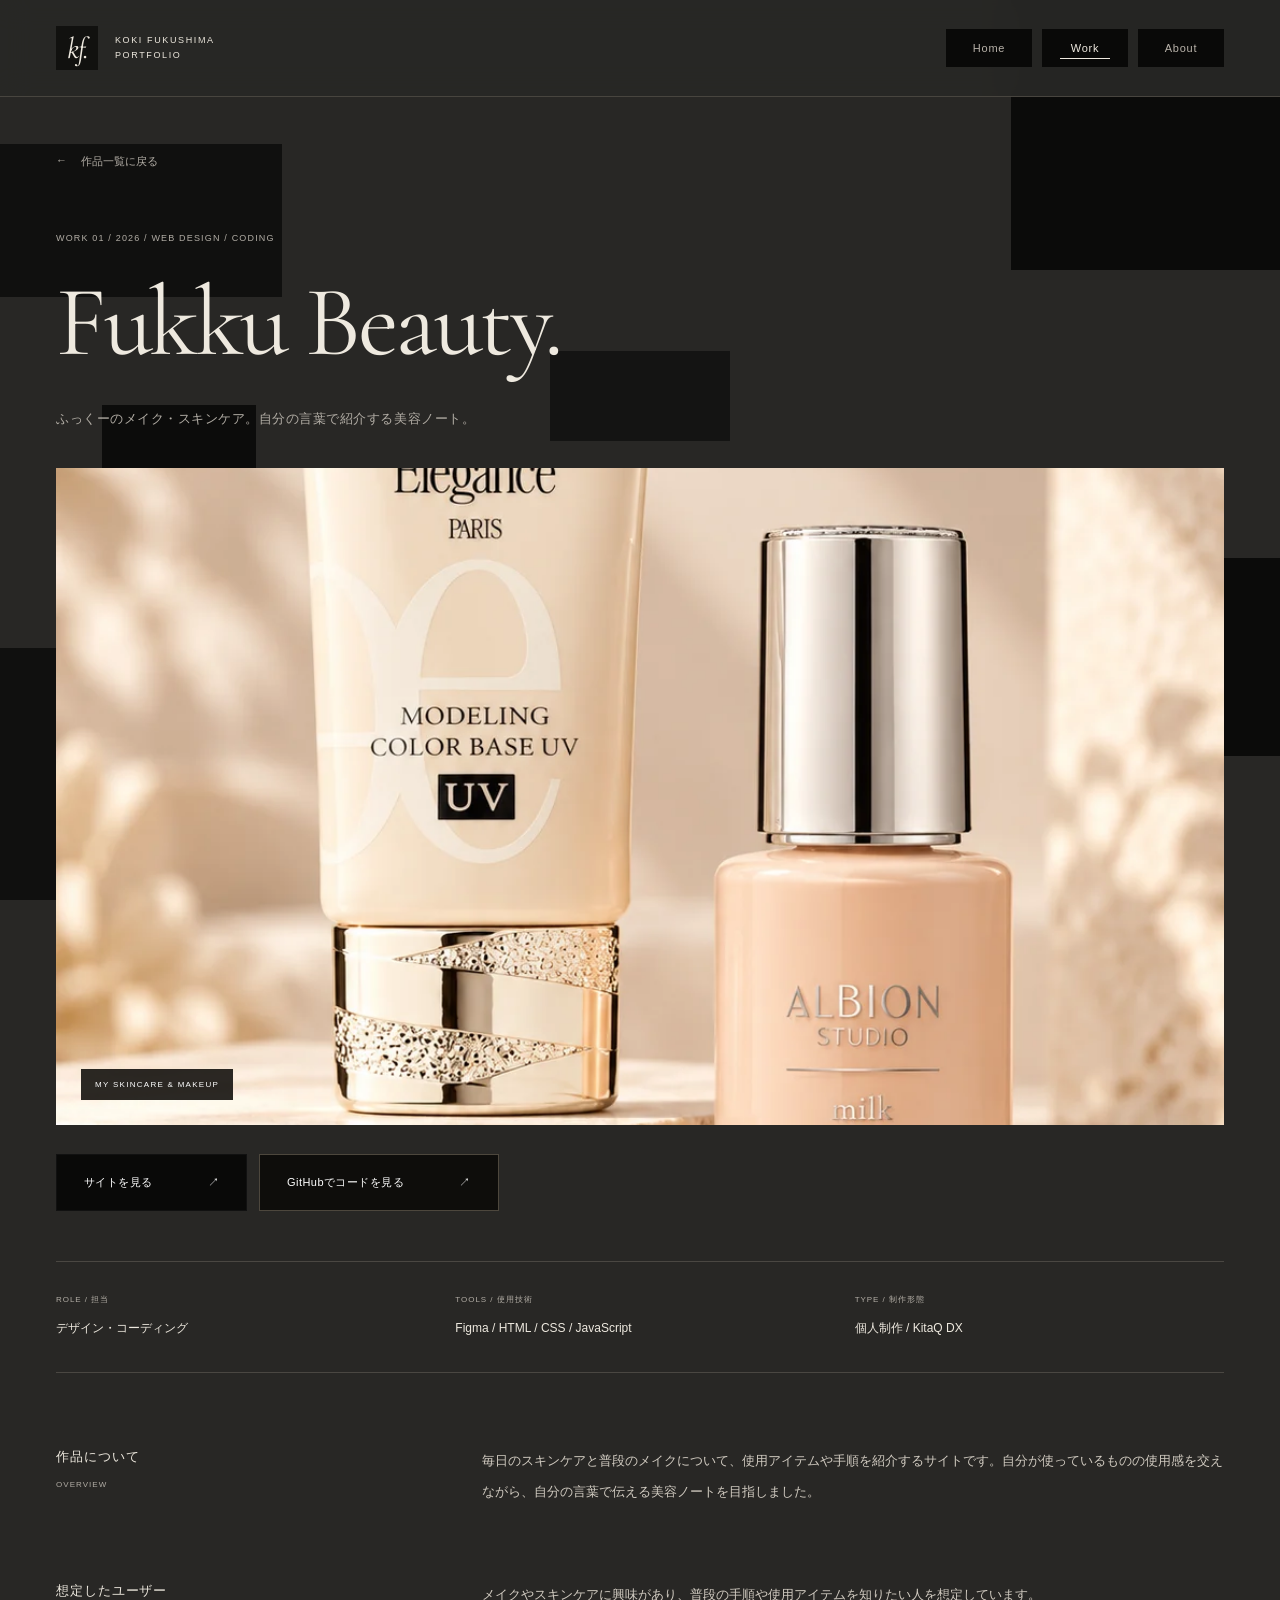
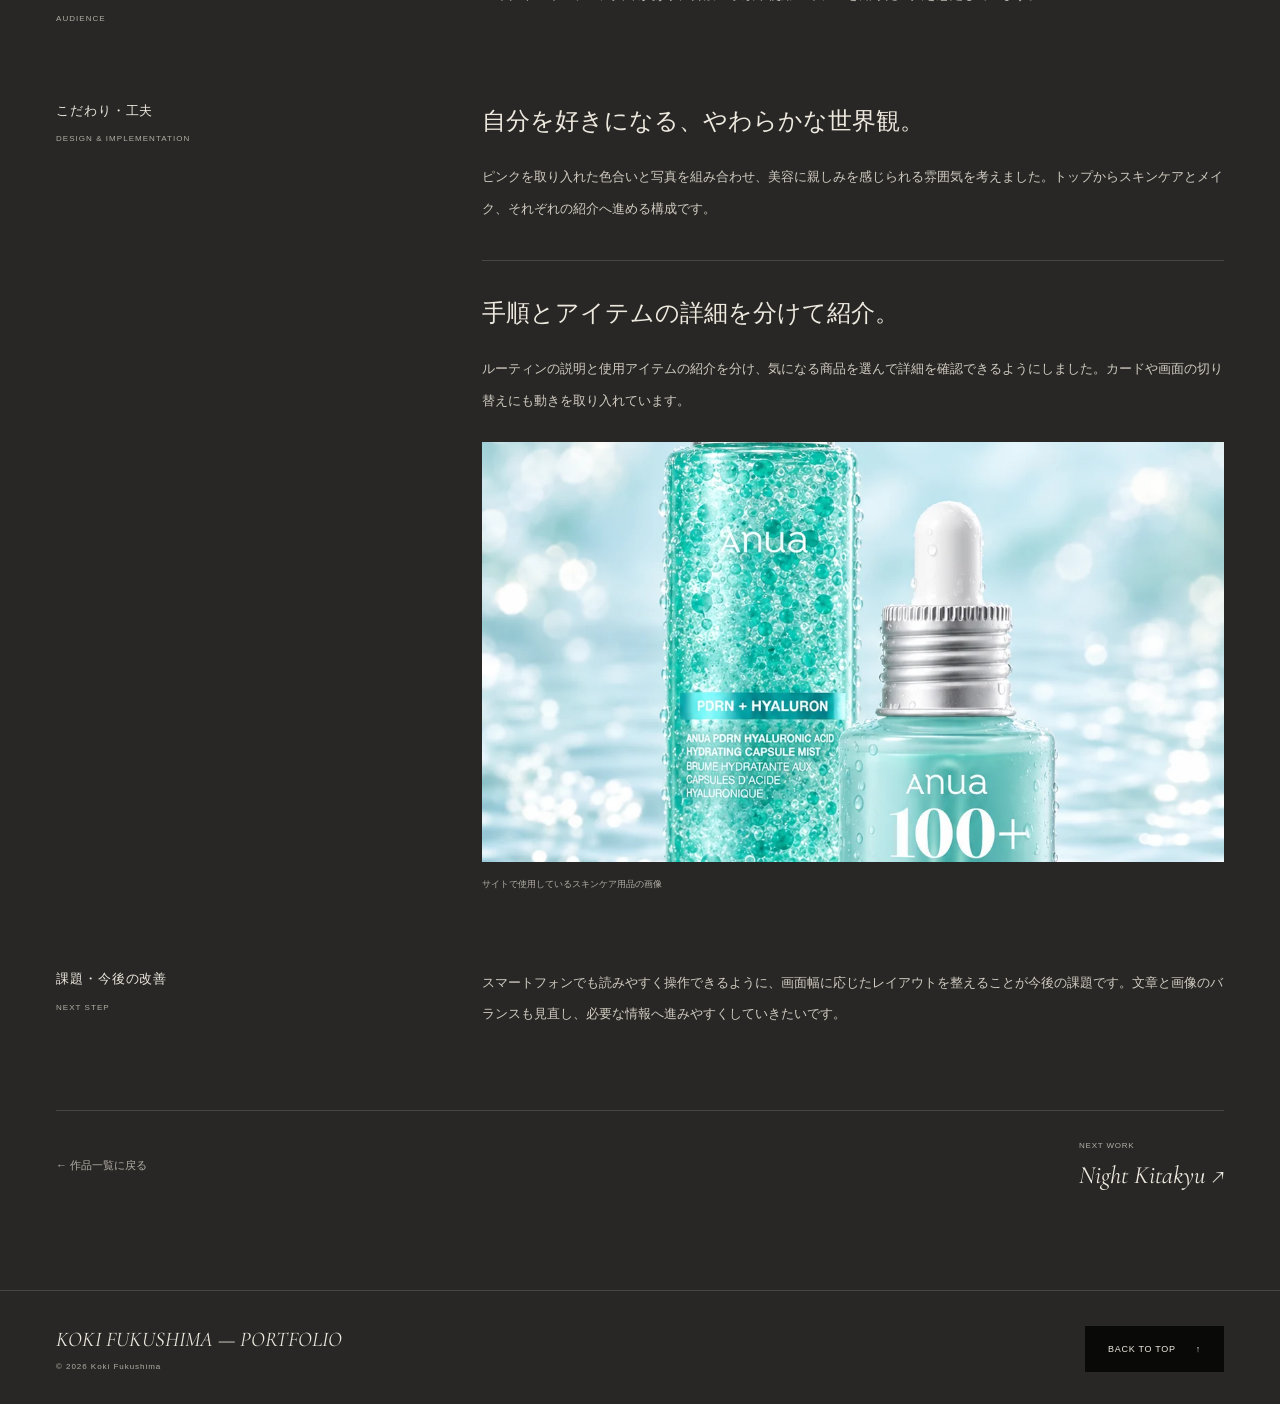
==== commit ad609c37: "Reorder portfolio works and add Toresyoku project" ====
--- a/work/fukku-beauty/index.html
+++ b/work/fukku-beauty/index.html
@@ -1,14 +1,166 @@
-<!doctype html><html lang="ja"><head><meta charset="utf-8"><meta name="viewport" content="width=device-width,initial-scale=1"><meta name="theme-color" content="#292929"><title>Fukku Beauty. — Koki Fukushima Portfolio</title><meta name="description" content="ふっくーのメイク・スキンケア。自分の言葉で紹介する美容ノート。"><link rel="icon" href="../../assets/favicon.svg" type="image/svg+xml"><link rel="stylesheet" href="../../assets/fonts/fonts.css"><link rel="stylesheet" href="../../styles.css"><link rel="stylesheet" href="../../editorial.css"><script defer src="../../app.js"></script></head><body><div class="ambient-background" aria-hidden="true"><div class="ambient-scene"><span class="ambient-block"></span><span class="ambient-block"></span><span class="ambient-block"></span><span class="ambient-block"></span><span class="ambient-block"></span><span class="ambient-block"></span><span class="ambient-block"></span></div></div><a class="skip" href="#main">本文へスキップ</a>
-<header class="site-header"><div class="wrap header-inner">
-<a class="brand" href="../../index.html#home" aria-label="福島こうきのポートフォリオ ホーム"><span class="brand-mark">kf.</span><span class="brand-name">KOKI FUKUSHIMA<br>PORTFOLIO</span></a>
-<nav class="nav" aria-label="メインナビゲーション"><a href="../../index.html#home" >Home</a><a href="../../index.html#work" aria-current="page">Work</a><a href="../../index.html#about">About</a></nav>
-</div></header>
-<main id="main" class="detail-main wrap fade-in"><a class="back-link" href="../../index.html#work"><span aria-hidden="true">←</span> 作品一覧に戻る</a>
-<div class="detail-heading"><p class="micro muted">WORK 02 / 2026 / WEB DESIGN / CODING</p><h1>Fukku Beauty.</h1><p class="detail-subtitle">ふっくーのメイク・スキンケア。自分の言葉で紹介する美容ノート。</p></div><div class="card-visual visual-beauty"><img src="../../assets/beauty.webp" alt="メイク・スキンケアサイトで使用しているベースメイク用品の画像" fetchpriority="high" decoding="async"><span class="visual-label">MY SKINCARE & MAKEUP</span></div>
-<div class="detail-actions"><a class="button" href="https://fukushimakouki.github.io/fukushima-s_makeup-skincare/" target="_blank" rel="noopener noreferrer">サイトを見る <span aria-hidden="true">↗</span><span class="sr-only">（新しいタブ）</span></a><a class="button secondary" href="https://github.com/fukushimakouki/fukushima-s_makeup-skincare" target="_blank" rel="noopener noreferrer">GitHubでコードを見る <span aria-hidden="true">↗</span><span class="sr-only">（新しいタブ）</span></a></div>
-<dl class="project-facts"><div><dt>ROLE / 担当</dt><dd>デザイン・コーディング</dd></div><div><dt>TOOLS / 使用技術</dt><dd>Figma / HTML / CSS / JavaScript</dd></div><div><dt>TYPE / 制作形態</dt><dd>個人制作 / KitaQ DX</dd></div></dl>
-<section class="detail-section"><h2>作品について<span>OVERVIEW</span></h2><div class="detail-copy"><p>毎日のスキンケアと普段のメイクについて、使用アイテムや手順を紹介するサイトです。自分が使っているものの使用感を交えながら、自分の言葉で伝える美容ノートを目指しました。</p></div></section>
-<section class="detail-section"><h2>想定したユーザー<span>AUDIENCE</span></h2><div class="detail-copy"><p>メイクやスキンケアに興味があり、普段の手順や使用アイテムを知りたい人を想定しています。</p></div></section>
-<section class="detail-section"><h2>こだわり・工夫<span>DESIGN & IMPLEMENTATION</span></h2><div class="detail-copy"><article><h3>自分を好きになる、やわらかな世界観。</h3><p>ピンクを取り入れた色合いと写真を組み合わせ、美容に親しみを感じられる雰囲気を考えました。トップからスキンケアとメイク、それぞれの紹介へ進める構成です。</p></article><article><h3>手順とアイテムの詳細を分けて紹介。</h3><p>ルーティンの説明と使用アイテムの紹介を分け、気になる商品を選んで詳細を確認できるようにしました。カードや画面の切り替えにも動きを取り入れています。</p></article><img class="detail-photo" src="../../assets/skincare.webp" alt="サイトで使用しているスキンケア用品の画像" loading="lazy"><p class="photo-caption">サイトで使用しているスキンケア用品の画像</p></div></section>
-<section class="detail-section"><h2>課題・今後の改善<span>NEXT STEP</span></h2><div class="detail-copy"><p>スマートフォンでも読みやすく操作できるように、画面幅に応じたレイアウトを整えることが今後の課題です。文章と画像のバランスも見直し、必要な情報へ進みやすくしていきたいです。</p></div></section>
-<div class="detail-bottom"><a class="back-link" href="../../index.html#work">← 作品一覧に戻る</a><a class="detail-next" href="../mens-makeup/index.html"><small>NEXT WORK</small>メンズメイク基礎編 ↗</a></div></main><footer class="footer"><div class="wrap footer-inner"><div><p class="footer-title">KOKI FUKUSHIMA — PORTFOLIO</p><p class="footer-copy">© 2026 Koki Fukushima</p></div><a class="back-top" href="../../index.html#home">BACK TO TOP <span aria-hidden="true">↑</span></a></div></footer></body></html>+<!doctype html>
+<html lang="ja">
+  <head>
+    <meta charset="utf-8" />
+    <meta name="viewport" content="width=device-width,initial-scale=1" />
+    <meta name="theme-color" content="#292929" />
+    <title>Fukku Beauty. — Koki Fukushima Portfolio</title>
+    <meta
+      name="description"
+      content="ふっくーのメイク・スキンケア。自分の言葉で紹介する美容ノート。"
+    />
+    <link rel="icon" href="../../assets/favicon.svg" type="image/svg+xml" />
+    <link rel="stylesheet" href="../../assets/fonts/fonts.css" />
+    <link rel="stylesheet" href="../../styles.css" />
+    <link rel="stylesheet" href="../../editorial.css" />
+    <script defer src="../../app.js"></script>
+  </head>
+
+  <body>
+    <div class="ambient-background" aria-hidden="true">
+      <div class="ambient-scene">
+        <span class="ambient-block"></span><span class="ambient-block"></span
+        ><span class="ambient-block"></span><span class="ambient-block"></span
+        ><span class="ambient-block"></span><span class="ambient-block"></span
+        ><span class="ambient-block"></span>
+      </div>
+    </div>
+    <a class="skip" href="#main">本文へスキップ</a>
+    <header class="site-header">
+      <div class="wrap header-inner">
+        <a class="brand" href="../../index.html#home" aria-label="福島こうきのポートフォリオ ホーム"
+          ><span class="brand-mark">kf.</span
+          ><span class="brand-name">KOKI FUKUSHIMA<br />PORTFOLIO</span></a
+        >
+        <nav class="nav" aria-label="メインナビゲーション">
+          <a href="../../index.html#home">Home</a
+          ><a href="../../index.html#work" aria-current="page">Work</a
+          ><a href="../../index.html#about">About</a>
+        </nav>
+      </div>
+    </header>
+
+    <main id="main" class="detail-main wrap fade-in">
+      <a class="back-link" href="../../index.html#work"
+        ><span aria-hidden="true">←</span> 作品一覧に戻る</a
+      >
+      <div class="detail-heading">
+        <p class="micro muted">WORK 01 / 2026 / WEB DESIGN / CODING</p>
+        <h1>Fukku Beauty.</h1>
+        <p class="detail-subtitle">
+          ふっくーのメイク・スキンケア。自分の言葉で紹介する美容ノート。
+        </p>
+      </div>
+      <div class="card-visual visual-beauty">
+        <img
+          src="../../assets/beauty.webp"
+          alt="メイク・スキンケアサイトで使用しているベースメイク用品の画像"
+          fetchpriority="high"
+          decoding="async"
+        /><span class="visual-label">MY SKINCARE & MAKEUP</span>
+      </div>
+      <div class="detail-actions">
+        <a
+          class="button"
+          href="https://fukushimakouki.github.io/fukushima-s_makeup-skincare/"
+          target="_blank"
+          rel="noopener noreferrer"
+          >サイトを見る <span aria-hidden="true">↗</span
+          ><span class="sr-only">（新しいタブ）</span></a
+        ><a
+          class="button secondary"
+          href="https://github.com/fukushimakouki/fukushima-s_makeup-skincare"
+          target="_blank"
+          rel="noopener noreferrer"
+          >GitHubでコードを見る <span aria-hidden="true">↗</span
+          ><span class="sr-only">（新しいタブ）</span></a
+        >
+      </div>
+      <dl class="project-facts">
+        <div>
+          <dt>ROLE / 担当</dt>
+          <dd>デザイン・コーディング</dd>
+        </div>
+        <div>
+          <dt>TOOLS / 使用技術</dt>
+          <dd>Figma / HTML / CSS / JavaScript</dd>
+        </div>
+        <div>
+          <dt>TYPE / 制作形態</dt>
+          <dd>個人制作 / KitaQ DX</dd>
+        </div>
+      </dl>
+
+      <section class="detail-section">
+        <h2>作品について<span>OVERVIEW</span></h2>
+        <div class="detail-copy">
+          <p>
+            毎日のスキンケアと普段のメイクについて、使用アイテムや手順を紹介するサイトです。自分が使っているものの使用感を交えながら、自分の言葉で伝える美容ノートを目指しました。
+          </p>
+        </div>
+      </section>
+
+      <section class="detail-section">
+        <h2>想定したユーザー<span>AUDIENCE</span></h2>
+        <div class="detail-copy">
+          <p>
+            メイクやスキンケアに興味があり、普段の手順や使用アイテムを知りたい人を想定しています。
+          </p>
+        </div>
+      </section>
+
+      <section class="detail-section">
+        <h2>こだわり・工夫<span>DESIGN & IMPLEMENTATION</span></h2>
+        <div class="detail-copy">
+          <article>
+            <h3>自分を好きになる、やわらかな世界観。</h3>
+            <p>
+              ピンクを取り入れた色合いと写真を組み合わせ、美容に親しみを感じられる雰囲気を考えました。トップからスキンケアとメイク、それぞれの紹介へ進める構成です。
+            </p>
+          </article>
+          <article>
+            <h3>手順とアイテムの詳細を分けて紹介。</h3>
+            <p>
+              ルーティンの説明と使用アイテムの紹介を分け、気になる商品を選んで詳細を確認できるようにしました。カードや画面の切り替えにも動きを取り入れています。
+            </p>
+          </article>
+          <img
+            class="detail-photo"
+            src="../../assets/skincare.webp"
+            alt="サイトで使用しているスキンケア用品の画像"
+            loading="lazy"
+          />
+          <p class="photo-caption">サイトで使用しているスキンケア用品の画像</p>
+        </div>
+      </section>
+
+      <section class="detail-section">
+        <h2>課題・今後の改善<span>NEXT STEP</span></h2>
+        <div class="detail-copy">
+          <p>
+            スマートフォンでも読みやすく操作できるように、画面幅に応じたレイアウトを整えることが今後の課題です。文章と画像のバランスも見直し、必要な情報へ進みやすくしていきたいです。
+          </p>
+        </div>
+      </section>
+
+      <div class="detail-bottom">
+        <a class="back-link" href="../../index.html#work">← 作品一覧に戻る</a
+        ><a class="detail-next" href="../night-kitakyu/index.html"
+          ><small>NEXT WORK</small>Night Kitakyu ↗</a
+        >
+      </div>
+    </main>
+
+    <footer class="footer">
+      <div class="wrap footer-inner">
+        <div>
+          <p class="footer-title">KOKI FUKUSHIMA — PORTFOLIO</p>
+          <p class="footer-copy">© 2026 Koki Fukushima</p>
+        </div>
+        <a class="back-top" href="../../index.html#home"
+          >BACK TO TOP <span aria-hidden="true">↑</span></a
+        >
+      </div>
+    </footer>
+  </body>
+</html>
--- a/assets/fonts/fonts.css
+++ b/assets/fonts/fonts.css
@@ -5,6 +5,7 @@
   font-display: swap;
   src: url(cormorant-0.ttf) format('truetype');
 }
+
 @font-face {
   font-family: 'Cormorant Garamond';
   font-style: italic;
@@ -12,6 +13,7 @@
   font-display: swap;
   src: url(cormorant-1.ttf) format('truetype');
 }
+
 @font-face {
   font-family: 'Cormorant Garamond';
   font-style: normal;
@@ -19,6 +21,7 @@
   font-display: swap;
   src: url(cormorant-2.ttf) format('truetype');
 }
+
 @font-face {
   font-family: 'Cormorant Garamond';
   font-style: normal;
--- a/styles.css
+++ b/styles.css
@@ -1,9 +1,1387 @@
 /* 色・余白・文字の設定はここでまとめて変更できます。 */
-:root{--bg:#292929;--surface:#303030;--ink:#f1f0eb;--muted:#b3b3af;--line:#494949;--black:#080808;--page:min(1200px,calc(100% - 112px));--radius:4px;font-family:Arial,'Noto Sans JP','Hiragino Kaku Gothic ProN','Yu Gothic',Meiryo,sans-serif;color:var(--ink);background:var(--bg);font-synthesis:none;color-scheme:dark}*{box-sizing:border-box}html{scroll-behavior:smooth;scroll-padding-top:110px}body{margin:0;overflow-x:hidden}button,a{-webkit-tap-highlight-color:transparent}a{color:inherit;text-decoration:none}button{font:inherit}button,a{touch-action:manipulation}button:focus-visible,a:focus-visible,[tabindex]:focus-visible{outline:2px solid #eee;outline-offset:6px}::selection{background:#d8d8d2;color:#111}.wrap{width:var(--page);margin-inline:auto}.skip{position:fixed;top:-100px;left:20px;z-index:100;background:#fff;color:#111;padding:12px}.skip:focus{top:10px}.site-header{height:94px;position:sticky;top:0;z-index:20;background:#292929f5;backdrop-filter:blur(12px);border-bottom:1px solid var(--line)}.header-inner{height:100%;display:flex;align-items:center;justify-content:space-between}.brand{display:flex;align-items:center;gap:13px}.brand-mark{height:39px;width:39px;display:grid;place-items:center;background:var(--black);font-weight:700;font-size:16px;letter-spacing:-1px;border-radius:2px}.brand-name{font-size:12px;letter-spacing:.1em;line-height:1.45}.nav{display:flex;gap:5px;background:var(--black);padding:5px;border-radius:5px}.nav a{min-width:83px;padding:12px 17px;text-align:center;color:#aaa;font-size:13px;border-radius:3px;transition:background .2s,color .2s}.nav a:hover{color:#fff;background:#202020}.nav a[aria-current]{background:#252525;color:#fff}.nav a[aria-current]:before{content:'';display:inline-block;width:5px;height:5px;border-radius:50%;background:#eee;vertical-align:middle;margin-right:8px}.hero{padding:76px 0 38px;min-height:650px;display:flex;flex-direction:column;justify-content:space-between}.hero-top,.hero-bottom,.hero-foot,.section-head,.work-foot,.card-meta,.footer-inner{display:flex;justify-content:space-between;align-items:center;gap:24px}.micro{font-size:11px;letter-spacing:.14em;font-weight:500}.muted{color:var(--muted)}.hero-top .micro:last-child{color:var(--muted)}h1,h2,h3,p{margin:0}.hero h1{font-size:clamp(72px,12.8vw,184px);line-height:.95;font-weight:500;letter-spacing:-.075em;margin:44px 0 39px;white-space:nowrap}.hero h1 span{color:#92928f}.hero-bottom{align-items:flex-end}.hero-copy{font-size:clamp(20px,2.25vw,30px);font-weight:500;line-height:1.8;letter-spacing:.06em}.hero-profile{font-size:12px;line-height:2.1;letter-spacing:.05em}.hero-profile strong{display:block;color:var(--ink);font-weight:500;font-size:17px}.hero-foot{padding-top:43px;margin-top:43px;border-top:1px solid var(--line)}.scroll-link{display:inline-flex;align-items:center;gap:17px;font-size:11px;letter-spacing:.1em}.down{font-size:20px}.section{padding:78px 0 90px;scroll-margin-top:25px}.section-head{align-items:flex-end;margin-bottom:37px}.section-heading{display:flex;align-items:baseline;gap:22px}.section-heading h2{font-size:clamp(48px,6.4vw,82px);font-weight:400;letter-spacing:-.055em;line-height:1}.section-index{font-size:11px;color:var(--muted);letter-spacing:.1em}.section-sub{font-size:12px;color:var(--muted);margin-top:15px;letter-spacing:.06em}.work-controls{display:flex;align-items:center;gap:10px}.work-count{font-size:12px;letter-spacing:.08em;color:var(--muted);margin-right:15px;font-variant-numeric:tabular-nums}.work-count strong{font-weight:400;color:var(--ink)}.arrow-button{display:grid;place-items:center;background:var(--black);color:var(--ink);border:1px solid var(--black);border-radius:50%;width:45px;height:45px;cursor:pointer;transition:background .2s,transform .2s}.arrow-button:hover{background:#171717;transform:translateY(-2px)}.arrow-button:disabled{opacity:.3;cursor:default;transform:none}.arrow-icon{font-size:22px;font-weight:400}.work-track{display:flex;gap:30px;overflow-x:auto;scroll-snap-type:x mandatory;scrollbar-width:none;padding:2px max(56px,calc((100vw - 1200px)/2)) 20px;scroll-padding-inline:max(56px,calc((100vw - 1200px)/2));overscroll-behavior-inline:contain}.work-track::-webkit-scrollbar{display:none}.work-card{flex:0 0 min(78vw,940px);scroll-snap-align:start;min-width:0}.card-link{display:block}.card-visual{position:relative;width:100%;aspect-ratio:16/9;overflow:hidden;border-radius:var(--radius);background:#151515}.card-visual img{width:100%;height:100%;object-fit:cover;display:block;transition:transform .65s cubic-bezier(.2,.7,.2,1)}.card-link:hover .card-visual img{transform:scale(1.025)}.visual-night img{filter:brightness(.8)}.visual-night .visual-title{position:absolute;left:6%;bottom:12%;font-family:Georgia,serif;font-weight:400;font-size:clamp(30px,5vw,72px);color:#fff;letter-spacing:.025em;text-shadow:0 2px 20px #000}.visual-corner{position:absolute;top:22px;left:25px;font-size:10px;letter-spacing:.15em;color:#fff;text-shadow:0 2px 8px #000}.visual-beauty{background:#f1dce2}.visual-beauty img{object-fit:cover;object-position:center 50%}.visual-mens{background:#c6dfcd}.visual-mens img{object-fit:contain;width:75%;margin-left:auto;margin-right:auto}.visual-label{position:absolute;left:28px;bottom:28px;padding:9px 13px;background:#080808df;color:#fff;font-size:11px;letter-spacing:.06em}.card-meta{margin-top:22px;align-items:flex-start}.card-kicker{font-size:10px;color:var(--muted);letter-spacing:.12em;margin-bottom:10px}.card-meta h3{font-size:clamp(20px,2.1vw,28px);font-weight:400;letter-spacing:.01em}.card-number{display:inline-block;margin-right:13px;font-size:11px;color:var(--muted);vertical-align:middle}.card-open{height:40px;width:40px;border:1px solid var(--line);border-radius:50%;display:grid;place-items:center;font-size:22px;transition:background .2s}.card-link:hover .card-open{background:var(--black);border-color:var(--black)}.work-foot{margin-top:12px}.progress{width:160px;height:2px;background:#4c4c4c}.progress-bar{width:33.333%;height:100%;background:#d8d8d2;transition:transform .2s}.work-hint{color:var(--muted);font-size:10px;letter-spacing:.11em}.about{border-top:1px solid var(--line);padding-top:90px}.about-intro{display:grid;grid-template-columns:1fr 1.45fr;gap:80px;margin-top:62px}.profile-caption{font-size:11px;letter-spacing:.15em;color:var(--muted);margin-bottom:18px}.profile-name{font-size:38px;font-weight:400;letter-spacing:.07em}.profile-en{margin-top:15px;color:var(--muted);font-size:13px;letter-spacing:.12em}.profile-mark{font-family:Georgia,serif;font-size:115px;letter-spacing:-.09em;color:#555550;line-height:1;margin-top:47px}.profile-text{font-size:14px;line-height:2.25;color:#d0d0cb}.profile-text p+p{margin-top:16px}.about-group{display:grid;grid-template-columns:1fr 1.45fr;gap:80px;border-top:1px solid var(--line);padding:34px 0}.about-group:first-of-type{margin-top:50px}.group-label h3{font-size:16px;font-weight:400;letter-spacing:.03em}.group-label p{color:var(--muted);font-size:10px;letter-spacing:.1em;margin-top:9px}.education-item+.education-item{margin-top:22px}.school{font-size:16px;line-height:1.8}.school-detail{font-size:12px;line-height:1.9;color:var(--muted);margin-top:5px}.about-vision{font-size:20px;line-height:1.9;letter-spacing:.04em}.about-note{font-size:13px;color:var(--muted);line-height:2;margin-top:16px}.cert-list{list-style:none;padding:0;margin:0}.cert-list li{display:flex;justify-content:space-between;gap:20px;padding:13px 0;font-size:14px;border-bottom:1px solid #3b3b3b}.cert-list time{font-size:11px;color:var(--muted);white-space:nowrap}.skills{display:flex;gap:10px;flex-wrap:wrap}.skill{border:1px solid #555;padding:10px 17px;font-size:12px;line-height:1.5;border-radius:2px}.skill small{color:var(--muted);font-size:10px;margin-left:7px}.events{padding-bottom:12px}.timeline{padding-left:23px;margin-left:3px;border-left:1px solid #5b5b58}.timeline-item{position:relative;padding:0 0 42px 15px}.timeline-item:last-child{padding-bottom:6px}.timeline-item:before{content:'';width:8px;height:8px;background:var(--ink);border:4px solid var(--bg);box-sizing:content-box;border-radius:50%;position:absolute;left:-32px;top:0}.timeline time{font-size:11px;color:var(--muted);letter-spacing:.1em}.timeline h4{font-size:17px;font-weight:400;line-height:1.8;margin:12px 0 10px}.timeline p{font-size:12px;color:var(--muted);line-height:2}.event-type{display:inline-block;font-size:9px;letter-spacing:.08em;background:#1b1b1b;padding:4px 8px;margin-top:13px;color:#c6c6c0}.footer{border-top:1px solid var(--line);padding:34px 0 27px}.footer-title{font-size:15px;letter-spacing:.03em}.footer-copy{font-size:10px;color:var(--muted);margin-top:10px;letter-spacing:.07em}.back-top{display:inline-flex;align-items:center;gap:20px;background:var(--black);padding:16px 22px;border-radius:3px;font-size:11px}.detail-main{padding:48px 0 100px}.back-link{display:inline-flex;gap:14px;font-size:12px;color:var(--muted);padding:12px 0}.detail-heading{margin:51px 0 35px}.detail-heading h1{font-size:clamp(33px,5.6vw,72px);line-height:1.25;font-weight:400;letter-spacing:-.035em;margin-top:18px}.detail-subtitle{font-size:14px;color:var(--muted);line-height:1.9;margin-top:20px}.detail-main .card-visual{margin-top:36px}.detail-actions{display:flex;gap:12px;flex-wrap:wrap;margin:29px 0 50px}.button{display:inline-flex;justify-content:space-between;align-items:center;gap:50px;background:var(--black);color:#fff;padding:19px 24px;border:1px solid #111;border-radius:3px;font-size:13px;transition:background .2s}.button:hover{background:#161616}.button.secondary{border:1px solid #585858}.project-facts{display:grid;grid-template-columns:repeat(3,1fr);border-top:1px solid var(--line);border-bottom:1px solid var(--line);margin:0 0 70px;gap:30px;padding:28px 0}.project-facts dt{font-size:10px;letter-spacing:.1em;color:var(--muted);margin-bottom:12px}.project-facts dd{margin:0;font-size:13px;line-height:1.9}.detail-section{display:grid;grid-template-columns:.7fr 1.5fr;gap:80px;margin-top:64px}.detail-section h2{font-size:14px;font-weight:400;line-height:1.8}.detail-section h2 span{display:block;font-size:10px;color:var(--muted);letter-spacing:.1em;margin-top:8px}.detail-copy p{font-size:14px;line-height:2.2;color:#d4d4ce}.detail-copy h3{font-size:21px;font-weight:400;line-height:1.7;margin-bottom:17px}.detail-copy article+article{margin-top:36px;padding-top:30px;border-top:1px solid var(--line)}.detail-photo{width:100%;display:block;max-height:420px;object-fit:cover;margin:26px 0 12px;border-radius:3px}.photo-caption{font-size:10px!important;color:var(--muted)!important}.detail-bottom{margin-top:80px;border-top:1px solid var(--line);padding-top:30px;display:flex;justify-content:space-between;align-items:center;gap:20px}.detail-next{font-size:17px}.detail-next small{display:block;font-size:10px;color:var(--muted);letter-spacing:.1em;margin-bottom:10px}.fade-in{animation:appear .7s ease both}@keyframes appear{from{opacity:0;transform:translateY(16px)}to{opacity:1;transform:translateY(0)}}
-@media(min-width:1600px){.hero h1{font-size:184px}}
-@media(max-width:850px){:root{--page:calc(100% - 48px)}.site-header{height:78px}.brand-name{display:none}.hero{padding-top:58px;min-height:600px}.hero h1{font-size:13vw}.hero-bottom{align-items:flex-start}.hero-copy{font-size:23px}.work-track{padding-inline:24px;scroll-padding-inline:24px}.work-card{flex-basis:85vw}.about-intro,.about-group{grid-template-columns:.8fr 1.3fr;gap:35px}.profile-name{font-size:30px}.profile-mark{font-size:90px}.detail-section{gap:35px;grid-template-columns:.65fr 1.5fr}.visual-night .visual-title{font-size:6vw}.project-facts{gap:20px}.section{padding-top:65px;padding-bottom:70px}}
-@media(max-width:560px){:root{--page:calc(100% - 40px)}html{scroll-padding-top:85px}.site-header{height:72px}.brand-mark{width:34px;height:34px}.nav{gap:0;padding:4px}.nav a{min-width:65px;font-size:11px;padding:11px 12px}.nav a[aria-current]:before{margin-right:6px;width:4px;height:4px}.hero{padding-top:40px;min-height:605px}.hero-top .micro{font-size:8px;letter-spacing:.1em}.hero h1{font-size:13.1vw;margin:46px 0 45px;letter-spacing:-.07em}.hero-bottom{display:block}.hero-copy{font-size:22px;line-height:1.9}.hero-profile{margin-top:32px;font-size:10px;line-height:1.8}.hero-profile strong{font-size:14px}.hero-foot{padding-top:23px;margin-top:31px}.hero-foot .micro{font-size:8px}.section-head{gap:10px;margin-bottom:27px}.section-heading{gap:13px}.section-heading h2{font-size:53px}.section-sub{font-size:10px}.work-count{font-size:10px;margin-right:3px}.work-controls{gap:7px}.arrow-button{height:35px;width:35px}.arrow-icon{font-size:18px}.work-track{padding-inline:20px;scroll-padding-inline:20px;gap:18px}.work-card{flex-basis:85vw}.card-visual{aspect-ratio:4/3}.visual-night .visual-title{font-size:8vw;bottom:15%;left:6%}.visual-corner{font-size:7px;left:17px;top:17px}.visual-label{bottom:16px;left:16px;font-size:8px;padding:7px 9px}.card-kicker{font-size:8px;margin-bottom:9px}.card-meta h3{font-size:19px;line-height:1.5}.card-open{width:32px;height:32px;font-size:18px;flex-shrink:0}.card-number{font-size:9px;margin-right:7px}.work-hint{font-size:8px}.progress{width:100px}.about-intro,.about-group{grid-template-columns:1fr;gap:24px}.about-intro{margin-top:38px}.profile-mark{display:none}.profile-name{font-size:33px}.profile-en{font-size:11px}.profile-text{font-size:13px}.about-group{padding:28px 0}.about-group:first-of-type{margin-top:35px}.group-label{display:flex;align-items:center;gap:15px}.group-label h3{font-size:14px}.group-label p{margin:0}.about-vision{font-size:19px}.school{font-size:15px}.cert-list li{font-size:12px}.timeline h4{font-size:16px}.timeline p{font-size:12px}.footer-inner{align-items:flex-start;gap:10px}.footer-title{font-size:12px}.footer-copy{font-size:8px}.back-top{font-size:9px;padding:13px 15px;gap:15px}.detail-main{padding-top:26px}.detail-heading{margin-top:35px}.detail-heading h1{font-size:36px}.detail-subtitle{font-size:12px}.detail-actions{gap:8px;margin-bottom:35px}.button{font-size:11px;padding:16px;gap:25px}.project-facts{grid-template-columns:1fr;gap:19px;margin-bottom:43px}.project-facts>div{display:grid;grid-template-columns:85px 1fr;gap:15px}.project-facts dt{margin:3px 0 0}.project-facts dd{font-size:12px}.detail-section{grid-template-columns:1fr;gap:24px;margin-top:42px}.detail-section h2 span{display:inline;margin-left:13px}.detail-copy h3{font-size:20px}.detail-copy p{font-size:13px}.detail-bottom{align-items:flex-start}.detail-next{font-size:13px;max-width:48%}.detail-bottom .back-link{font-size:11px}}
-@media(prefers-reduced-motion:reduce){html{scroll-behavior:auto}*,*:before,*:after{animation:none!important;transition:none!important}.work-track{scroll-behavior:auto}}
-.sr-only{position:absolute;width:1px;height:1px;padding:0;margin:-1px;overflow:hidden;clip:rect(0,0,0,0);white-space:nowrap;border:0}
-.about-intro+.about-group{margin-top:50px}
-@media(max-width:560px){.about-intro+.about-group{margin-top:35px}}
+:root {
+  --bg: #292929;
+  --surface: #303030;
+  --ink: #f1f0eb;
+  --muted: #b3b3af;
+  --line: #494949;
+  --black: #080808;
+  --page: min(1200px, calc(100% - 112px));
+  --radius: 4px;
+  font-family: Arial, 'Noto Sans JP', 'Hiragino Kaku Gothic ProN', 'Yu Gothic', Meiryo, sans-serif;
+  color: var(--ink);
+  background: var(--bg);
+  font-synthesis: none;
+  color-scheme: dark;
+}
+
+* {
+  box-sizing: border-box;
+}
+
+html {
+  scroll-behavior: smooth;
+  scroll-padding-top: 110px;
+}
+
+body {
+  margin: 0;
+  overflow-x: hidden;
+}
+
+button,
+a {
+  -webkit-tap-highlight-color: transparent;
+}
+
+a {
+  color: inherit;
+  text-decoration: none;
+}
+
+button {
+  font: inherit;
+}
+
+button,
+a {
+  touch-action: manipulation;
+}
+
+button:focus-visible,
+a:focus-visible,
+[tabindex]:focus-visible {
+  outline: 2px solid #eee;
+  outline-offset: 6px;
+}
+
+::selection {
+  background: #d8d8d2;
+  color: #111;
+}
+
+.wrap {
+  width: var(--page);
+  margin-inline: auto;
+}
+
+.skip {
+  position: fixed;
+  top: -100px;
+  left: 20px;
+  z-index: 100;
+  background: #fff;
+  color: #111;
+  padding: 12px;
+}
+
+.skip:focus {
+  top: 10px;
+}
+
+.site-header {
+  height: 94px;
+  position: sticky;
+  top: 0;
+  z-index: 20;
+  background: #292929f5;
+  backdrop-filter: blur(12px);
+  border-bottom: 1px solid var(--line);
+}
+
+.header-inner {
+  height: 100%;
+  display: flex;
+  align-items: center;
+  justify-content: space-between;
+}
+
+.brand {
+  display: flex;
+  align-items: center;
+  gap: 13px;
+}
+
+.brand-mark {
+  height: 39px;
+  width: 39px;
+  display: grid;
+  place-items: center;
+  background: var(--black);
+  font-weight: 700;
+  font-size: 16px;
+  letter-spacing: -1px;
+  border-radius: 2px;
+}
+
+.brand-name {
+  font-size: 12px;
+  letter-spacing: 0.1em;
+  line-height: 1.45;
+}
+
+.nav {
+  display: flex;
+  gap: 5px;
+  background: var(--black);
+  padding: 5px;
+  border-radius: 5px;
+}
+
+.nav a {
+  min-width: 83px;
+  padding: 12px 17px;
+  text-align: center;
+  color: #aaa;
+  font-size: 13px;
+  border-radius: 3px;
+  transition:
+    background 0.2s,
+    color 0.2s;
+}
+
+.nav a:hover {
+  color: #fff;
+  background: #202020;
+}
+
+.nav a[aria-current] {
+  background: #252525;
+  color: #fff;
+}
+
+.nav a[aria-current]:before {
+  content: '';
+  display: inline-block;
+  width: 5px;
+  height: 5px;
+  border-radius: 50%;
+  background: #eee;
+  vertical-align: middle;
+  margin-right: 8px;
+}
+
+.hero {
+  padding: 76px 0 38px;
+  min-height: 650px;
+  display: flex;
+  flex-direction: column;
+  justify-content: space-between;
+}
+
+.hero-top,
+.hero-bottom,
+.hero-foot,
+.section-head,
+.work-foot,
+.card-meta,
+.footer-inner {
+  display: flex;
+  justify-content: space-between;
+  align-items: center;
+  gap: 24px;
+}
+
+.micro {
+  font-size: 11px;
+  letter-spacing: 0.14em;
+  font-weight: 500;
+}
+
+.muted {
+  color: var(--muted);
+}
+
+.hero-top .micro:last-child {
+  color: var(--muted);
+}
+
+h1,
+h2,
+h3,
+p {
+  margin: 0;
+}
+
+.hero h1 {
+  font-size: clamp(72px, 12.8vw, 184px);
+  line-height: 0.95;
+  font-weight: 500;
+  letter-spacing: -0.075em;
+  margin: 44px 0 39px;
+  white-space: nowrap;
+}
+
+.hero h1 span {
+  color: #92928f;
+}
+
+.hero-bottom {
+  align-items: flex-end;
+}
+
+.hero-copy {
+  font-size: clamp(20px, 2.25vw, 30px);
+  font-weight: 500;
+  line-height: 1.8;
+  letter-spacing: 0.06em;
+}
+
+.hero-profile {
+  font-size: 12px;
+  line-height: 2.1;
+  letter-spacing: 0.05em;
+}
+
+.hero-profile strong {
+  display: block;
+  color: var(--ink);
+  font-weight: 500;
+  font-size: 17px;
+}
+
+.hero-foot {
+  padding-top: 43px;
+  margin-top: 43px;
+  border-top: 1px solid var(--line);
+}
+
+.scroll-link {
+  display: inline-flex;
+  align-items: center;
+  gap: 17px;
+  font-size: 11px;
+  letter-spacing: 0.1em;
+}
+
+.down {
+  font-size: 20px;
+}
+
+.section {
+  padding: 78px 0 90px;
+  scroll-margin-top: 25px;
+}
+
+.section-head {
+  align-items: flex-end;
+  margin-bottom: 37px;
+}
+
+.section-heading {
+  display: flex;
+  align-items: baseline;
+  gap: 22px;
+}
+
+.section-heading h2 {
+  font-size: clamp(48px, 6.4vw, 82px);
+  font-weight: 400;
+  letter-spacing: -0.055em;
+  line-height: 1;
+}
+
+.section-index {
+  font-size: 11px;
+  color: var(--muted);
+  letter-spacing: 0.1em;
+}
+
+.section-sub {
+  font-size: 12px;
+  color: var(--muted);
+  margin-top: 15px;
+  letter-spacing: 0.06em;
+}
+
+.work-controls {
+  display: flex;
+  align-items: center;
+  gap: 10px;
+}
+
+.work-count {
+  font-size: 12px;
+  letter-spacing: 0.08em;
+  color: var(--muted);
+  margin-right: 15px;
+  font-variant-numeric: tabular-nums;
+}
+
+.work-count strong {
+  font-weight: 400;
+  color: var(--ink);
+}
+
+.arrow-button {
+  display: grid;
+  place-items: center;
+  background: var(--black);
+  color: var(--ink);
+  border: 1px solid var(--black);
+  border-radius: 50%;
+  width: 45px;
+  height: 45px;
+  cursor: pointer;
+  transition:
+    background 0.2s,
+    transform 0.2s;
+}
+
+.arrow-button:hover {
+  background: #171717;
+  transform: translateY(-2px);
+}
+
+.arrow-button:disabled {
+  opacity: 0.3;
+  cursor: default;
+  transform: none;
+}
+
+.arrow-icon {
+  font-size: 22px;
+  font-weight: 400;
+}
+
+.work-track {
+  display: flex;
+  gap: 30px;
+  overflow-x: auto;
+  scroll-snap-type: x mandatory;
+  scrollbar-width: none;
+  padding: 2px max(56px, calc((100vw - 1200px) / 2)) 20px;
+  scroll-padding-inline: max(56px, calc((100vw - 1200px) / 2));
+  overscroll-behavior-inline: contain;
+}
+
+.work-track::-webkit-scrollbar {
+  display: none;
+}
+
+.work-card {
+  flex: 0 0 min(78vw, 940px);
+  scroll-snap-align: start;
+  min-width: 0;
+}
+
+.card-link {
+  display: block;
+}
+
+.card-visual {
+  position: relative;
+  width: 100%;
+  aspect-ratio: 16/9;
+  overflow: hidden;
+  border-radius: var(--radius);
+  background: #151515;
+}
+
+.card-visual img {
+  width: 100%;
+  height: 100%;
+  object-fit: cover;
+  display: block;
+  transition: transform 0.65s cubic-bezier(0.2, 0.7, 0.2, 1);
+}
+
+.card-link:hover .card-visual img {
+  transform: scale(1.025);
+}
+
+.visual-night img {
+  filter: brightness(0.8);
+}
+
+.visual-night .visual-title {
+  position: absolute;
+  left: 6%;
+  bottom: 12%;
+  font-family: Georgia, serif;
+  font-weight: 400;
+  font-size: clamp(30px, 5vw, 72px);
+  color: #fff;
+  letter-spacing: 0.025em;
+  text-shadow: 0 2px 20px #000;
+}
+
+.visual-corner {
+  position: absolute;
+  top: 22px;
+  left: 25px;
+  font-size: 10px;
+  letter-spacing: 0.15em;
+  color: #fff;
+  text-shadow: 0 2px 8px #000;
+}
+
+.visual-beauty {
+  background: #f1dce2;
+}
+
+.visual-beauty img {
+  object-fit: cover;
+  object-position: center 50%;
+}
+
+.visual-mens {
+  background: #c6dfcd;
+}
+
+.visual-mens img {
+  object-fit: contain;
+  width: 75%;
+  margin-left: auto;
+  margin-right: auto;
+}
+
+.visual-label {
+  position: absolute;
+  left: 28px;
+  bottom: 28px;
+  padding: 9px 13px;
+  background: #080808df;
+  color: #fff;
+  font-size: 11px;
+  letter-spacing: 0.06em;
+}
+
+.card-meta {
+  margin-top: 22px;
+  align-items: flex-start;
+}
+
+.card-kicker {
+  font-size: 10px;
+  color: var(--muted);
+  letter-spacing: 0.12em;
+  margin-bottom: 10px;
+}
+
+.card-meta h3 {
+  font-size: clamp(20px, 2.1vw, 28px);
+  font-weight: 400;
+  letter-spacing: 0.01em;
+}
+
+.card-number {
+  display: inline-block;
+  margin-right: 13px;
+  font-size: 11px;
+  color: var(--muted);
+  vertical-align: middle;
+}
+
+.card-open {
+  height: 40px;
+  width: 40px;
+  border: 1px solid var(--line);
+  border-radius: 50%;
+  display: grid;
+  place-items: center;
+  font-size: 22px;
+  transition: background 0.2s;
+}
+
+.card-link:hover .card-open {
+  background: var(--black);
+  border-color: var(--black);
+}
+
+.work-foot {
+  margin-top: 12px;
+}
+
+.progress {
+  width: 160px;
+  height: 2px;
+  background: #4c4c4c;
+}
+
+.progress-bar {
+  width: 33.333%;
+  height: 100%;
+  background: #d8d8d2;
+  transition: transform 0.2s;
+}
+
+.work-hint {
+  color: var(--muted);
+  font-size: 10px;
+  letter-spacing: 0.11em;
+}
+
+.about {
+  border-top: 1px solid var(--line);
+  padding-top: 90px;
+}
+
+.about-intro {
+  display: grid;
+  grid-template-columns: 1fr 1.45fr;
+  gap: 80px;
+  margin-top: 62px;
+}
+
+.profile-caption {
+  font-size: 11px;
+  letter-spacing: 0.15em;
+  color: var(--muted);
+  margin-bottom: 18px;
+}
+
+.profile-name {
+  font-size: 38px;
+  font-weight: 400;
+  letter-spacing: 0.07em;
+}
+
+.profile-en {
+  margin-top: 15px;
+  color: var(--muted);
+  font-size: 13px;
+  letter-spacing: 0.12em;
+}
+
+.profile-mark {
+  font-family: Georgia, serif;
+  font-size: 115px;
+  letter-spacing: -0.09em;
+  color: #555550;
+  line-height: 1;
+  margin-top: 47px;
+}
+
+.profile-text {
+  font-size: 14px;
+  line-height: 2.25;
+  color: #d0d0cb;
+}
+
+.profile-text p + p {
+  margin-top: 16px;
+}
+
+.about-group {
+  display: grid;
+  grid-template-columns: 1fr 1.45fr;
+  gap: 80px;
+  border-top: 1px solid var(--line);
+  padding: 34px 0;
+}
+
+.about-group:first-of-type {
+  margin-top: 50px;
+}
+
+.group-label h3 {
+  font-size: 16px;
+  font-weight: 400;
+  letter-spacing: 0.03em;
+}
+
+.group-label p {
+  color: var(--muted);
+  font-size: 10px;
+  letter-spacing: 0.1em;
+  margin-top: 9px;
+}
+
+.education-item + .education-item {
+  margin-top: 22px;
+}
+
+.school {
+  font-size: 16px;
+  line-height: 1.8;
+}
+
+.school-detail {
+  font-size: 12px;
+  line-height: 1.9;
+  color: var(--muted);
+  margin-top: 5px;
+}
+
+.about-vision {
+  font-size: 20px;
+  line-height: 1.9;
+  letter-spacing: 0.04em;
+}
+
+.about-note {
+  font-size: 13px;
+  color: var(--muted);
+  line-height: 2;
+  margin-top: 16px;
+}
+
+.cert-list {
+  list-style: none;
+  padding: 0;
+  margin: 0;
+}
+
+.cert-list li {
+  display: flex;
+  justify-content: space-between;
+  gap: 20px;
+  padding: 13px 0;
+  font-size: 14px;
+  border-bottom: 1px solid #3b3b3b;
+}
+
+.cert-list time {
+  font-size: 11px;
+  color: var(--muted);
+  white-space: nowrap;
+}
+
+.skills {
+  display: flex;
+  gap: 10px;
+  flex-wrap: wrap;
+}
+
+.skill {
+  border: 1px solid #555;
+  padding: 10px 17px;
+  font-size: 12px;
+  line-height: 1.5;
+  border-radius: 2px;
+}
+
+.skill small {
+  color: var(--muted);
+  font-size: 10px;
+  margin-left: 7px;
+}
+
+.events {
+  padding-bottom: 12px;
+}
+
+.timeline {
+  padding-left: 23px;
+  margin-left: 3px;
+  border-left: 1px solid #5b5b58;
+}
+
+.timeline-item {
+  position: relative;
+  padding: 0 0 42px 15px;
+}
+
+.timeline-item:last-child {
+  padding-bottom: 6px;
+}
+
+.timeline-item:before {
+  content: '';
+  width: 8px;
+  height: 8px;
+  background: var(--ink);
+  border: 4px solid var(--bg);
+  box-sizing: content-box;
+  border-radius: 50%;
+  position: absolute;
+  left: -32px;
+  top: 0;
+}
+
+.timeline time {
+  font-size: 11px;
+  color: var(--muted);
+  letter-spacing: 0.1em;
+}
+
+.timeline h4 {
+  font-size: 17px;
+  font-weight: 400;
+  line-height: 1.8;
+  margin: 12px 0 10px;
+}
+
+.timeline p {
+  font-size: 12px;
+  color: var(--muted);
+  line-height: 2;
+}
+
+.event-type {
+  display: inline-block;
+  font-size: 9px;
+  letter-spacing: 0.08em;
+  background: #1b1b1b;
+  padding: 4px 8px;
+  margin-top: 13px;
+  color: #c6c6c0;
+}
+
+.footer {
+  border-top: 1px solid var(--line);
+  padding: 34px 0 27px;
+}
+
+.footer-title {
+  font-size: 15px;
+  letter-spacing: 0.03em;
+}
+
+.footer-copy {
+  font-size: 10px;
+  color: var(--muted);
+  margin-top: 10px;
+  letter-spacing: 0.07em;
+}
+
+.back-top {
+  display: inline-flex;
+  align-items: center;
+  gap: 20px;
+  background: var(--black);
+  padding: 16px 22px;
+  border-radius: 3px;
+  font-size: 11px;
+}
+
+.detail-main {
+  padding: 48px 0 100px;
+}
+
+.back-link {
+  display: inline-flex;
+  gap: 14px;
+  font-size: 12px;
+  color: var(--muted);
+  padding: 12px 0;
+}
+
+.detail-heading {
+  margin: 51px 0 35px;
+}
+
+.detail-heading h1 {
+  font-size: clamp(33px, 5.6vw, 72px);
+  line-height: 1.25;
+  font-weight: 400;
+  letter-spacing: -0.035em;
+  margin-top: 18px;
+}
+
+.detail-subtitle {
+  font-size: 14px;
+  color: var(--muted);
+  line-height: 1.9;
+  margin-top: 20px;
+}
+
+.detail-main .card-visual {
+  margin-top: 36px;
+}
+
+.detail-actions {
+  display: flex;
+  gap: 12px;
+  flex-wrap: wrap;
+  margin: 29px 0 50px;
+}
+
+.button {
+  display: inline-flex;
+  justify-content: space-between;
+  align-items: center;
+  gap: 50px;
+  background: var(--black);
+  color: #fff;
+  padding: 19px 24px;
+  border: 1px solid #111;
+  border-radius: 3px;
+  font-size: 13px;
+  transition: background 0.2s;
+}
+
+.button:hover {
+  background: #161616;
+}
+
+.button.secondary {
+  border: 1px solid #585858;
+}
+
+.project-facts {
+  display: grid;
+  grid-template-columns: repeat(3, 1fr);
+  border-top: 1px solid var(--line);
+  border-bottom: 1px solid var(--line);
+  margin: 0 0 70px;
+  gap: 30px;
+  padding: 28px 0;
+}
+
+.project-facts dt {
+  font-size: 10px;
+  letter-spacing: 0.1em;
+  color: var(--muted);
+  margin-bottom: 12px;
+}
+
+.project-facts dd {
+  margin: 0;
+  font-size: 13px;
+  line-height: 1.9;
+}
+
+.detail-section {
+  display: grid;
+  grid-template-columns: 0.7fr 1.5fr;
+  gap: 80px;
+  margin-top: 64px;
+}
+
+.detail-section h2 {
+  font-size: 14px;
+  font-weight: 400;
+  line-height: 1.8;
+}
+
+.detail-section h2 span {
+  display: block;
+  font-size: 10px;
+  color: var(--muted);
+  letter-spacing: 0.1em;
+  margin-top: 8px;
+}
+
+.detail-copy p {
+  font-size: 14px;
+  line-height: 2.2;
+  color: #d4d4ce;
+}
+
+.detail-copy h3 {
+  font-size: 21px;
+  font-weight: 400;
+  line-height: 1.7;
+  margin-bottom: 17px;
+}
+
+.detail-copy article + article {
+  margin-top: 36px;
+  padding-top: 30px;
+  border-top: 1px solid var(--line);
+}
+
+.detail-photo {
+  width: 100%;
+  display: block;
+  max-height: 420px;
+  object-fit: cover;
+  margin: 26px 0 12px;
+  border-radius: 3px;
+}
+
+.photo-caption {
+  font-size: 10px !important;
+  color: var(--muted) !important;
+}
+
+.detail-bottom {
+  margin-top: 80px;
+  border-top: 1px solid var(--line);
+  padding-top: 30px;
+  display: flex;
+  justify-content: space-between;
+  align-items: center;
+  gap: 20px;
+}
+
+.detail-next {
+  font-size: 17px;
+}
+
+.detail-next small {
+  display: block;
+  font-size: 10px;
+  color: var(--muted);
+  letter-spacing: 0.1em;
+  margin-bottom: 10px;
+}
+
+.fade-in {
+  animation: appear 0.7s ease both;
+}
+
+@keyframes appear {
+  from {
+    opacity: 0;
+    transform: translateY(16px);
+  }
+
+  to {
+    opacity: 1;
+    transform: translateY(0);
+  }
+}
+
+@media (min-width: 1600px) {
+  .hero h1 {
+    font-size: 184px;
+  }
+}
+
+@media (max-width: 850px) {
+  :root {
+    --page: calc(100% - 48px);
+  }
+
+  .site-header {
+    height: 78px;
+  }
+
+  .brand-name {
+    display: none;
+  }
+
+  .hero {
+    padding-top: 58px;
+    min-height: 600px;
+  }
+
+  .hero h1 {
+    font-size: 13vw;
+  }
+
+  .hero-bottom {
+    align-items: flex-start;
+  }
+
+  .hero-copy {
+    font-size: 23px;
+  }
+
+  .work-track {
+    padding-inline: 24px;
+    scroll-padding-inline: 24px;
+  }
+
+  .work-card {
+    flex-basis: 85vw;
+  }
+
+  .about-intro,
+  .about-group {
+    grid-template-columns: 0.8fr 1.3fr;
+    gap: 35px;
+  }
+
+  .profile-name {
+    font-size: 30px;
+  }
+
+  .profile-mark {
+    font-size: 90px;
+  }
+
+  .detail-section {
+    gap: 35px;
+    grid-template-columns: 0.65fr 1.5fr;
+  }
+
+  .visual-night .visual-title {
+    font-size: 6vw;
+  }
+
+  .project-facts {
+    gap: 20px;
+  }
+
+  .section {
+    padding-top: 65px;
+    padding-bottom: 70px;
+  }
+}
+
+@media (max-width: 560px) {
+  :root {
+    --page: calc(100% - 40px);
+  }
+
+  html {
+    scroll-padding-top: 85px;
+  }
+
+  .site-header {
+    height: 72px;
+  }
+
+  .brand-mark {
+    width: 34px;
+    height: 34px;
+  }
+
+  .nav {
+    gap: 0;
+    padding: 4px;
+  }
+
+  .nav a {
+    min-width: 65px;
+    font-size: 11px;
+    padding: 11px 12px;
+  }
+
+  .nav a[aria-current]:before {
+    margin-right: 6px;
+    width: 4px;
+    height: 4px;
+  }
+
+  .hero {
+    padding-top: 40px;
+    min-height: 605px;
+  }
+
+  .hero-top .micro {
+    font-size: 8px;
+    letter-spacing: 0.1em;
+  }
+
+  .hero h1 {
+    font-size: 13.1vw;
+    margin: 46px 0 45px;
+    letter-spacing: -0.07em;
+  }
+
+  .hero-bottom {
+    display: block;
+  }
+
+  .hero-copy {
+    font-size: 22px;
+    line-height: 1.9;
+  }
+
+  .hero-profile {
+    margin-top: 32px;
+    font-size: 10px;
+    line-height: 1.8;
+  }
+
+  .hero-profile strong {
+    font-size: 14px;
+  }
+
+  .hero-foot {
+    padding-top: 23px;
+    margin-top: 31px;
+  }
+
+  .hero-foot .micro {
+    font-size: 8px;
+  }
+
+  .section-head {
+    gap: 10px;
+    margin-bottom: 27px;
+  }
+
+  .section-heading {
+    gap: 13px;
+  }
+
+  .section-heading h2 {
+    font-size: 53px;
+  }
+
+  .section-sub {
+    font-size: 10px;
+  }
+
+  .work-count {
+    font-size: 10px;
+    margin-right: 3px;
+  }
+
+  .work-controls {
+    gap: 7px;
+  }
+
+  .arrow-button {
+    height: 35px;
+    width: 35px;
+  }
+
+  .arrow-icon {
+    font-size: 18px;
+  }
+
+  .work-track {
+    padding-inline: 20px;
+    scroll-padding-inline: 20px;
+    gap: 18px;
+  }
+
+  .work-card {
+    flex-basis: 85vw;
+  }
+
+  .card-visual {
+    aspect-ratio: 4/3;
+  }
+
+  .visual-night .visual-title {
+    font-size: 8vw;
+    bottom: 15%;
+    left: 6%;
+  }
+
+  .visual-corner {
+    font-size: 7px;
+    left: 17px;
+    top: 17px;
+  }
+
+  .visual-label {
+    bottom: 16px;
+    left: 16px;
+    font-size: 8px;
+    padding: 7px 9px;
+  }
+
+  .card-kicker {
+    font-size: 8px;
+    margin-bottom: 9px;
+  }
+
+  .card-meta h3 {
+    font-size: 19px;
+    line-height: 1.5;
+  }
+
+  .card-open {
+    width: 32px;
+    height: 32px;
+    font-size: 18px;
+    flex-shrink: 0;
+  }
+
+  .card-number {
+    font-size: 9px;
+    margin-right: 7px;
+  }
+
+  .work-hint {
+    font-size: 8px;
+  }
+
+  .progress {
+    width: 100px;
+  }
+
+  .about-intro,
+  .about-group {
+    grid-template-columns: 1fr;
+    gap: 24px;
+  }
+
+  .about-intro {
+    margin-top: 38px;
+  }
+
+  .profile-mark {
+    display: none;
+  }
+
+  .profile-name {
+    font-size: 33px;
+  }
+
+  .profile-en {
+    font-size: 11px;
+  }
+
+  .profile-text {
+    font-size: 13px;
+  }
+
+  .about-group {
+    padding: 28px 0;
+  }
+
+  .about-group:first-of-type {
+    margin-top: 35px;
+  }
+
+  .group-label {
+    display: flex;
+    align-items: center;
+    gap: 15px;
+  }
+
+  .group-label h3 {
+    font-size: 14px;
+  }
+
+  .group-label p {
+    margin: 0;
+  }
+
+  .about-vision {
+    font-size: 19px;
+  }
+
+  .school {
+    font-size: 15px;
+  }
+
+  .cert-list li {
+    font-size: 12px;
+  }
+
+  .timeline h4 {
+    font-size: 16px;
+  }
+
+  .timeline p {
+    font-size: 12px;
+  }
+
+  .footer-inner {
+    align-items: flex-start;
+    gap: 10px;
+  }
+
+  .footer-title {
+    font-size: 12px;
+  }
+
+  .footer-copy {
+    font-size: 8px;
+  }
+
+  .back-top {
+    font-size: 9px;
+    padding: 13px 15px;
+    gap: 15px;
+  }
+
+  .detail-main {
+    padding-top: 26px;
+  }
+
+  .detail-heading {
+    margin-top: 35px;
+  }
+
+  .detail-heading h1 {
+    font-size: 36px;
+  }
+
+  .detail-subtitle {
+    font-size: 12px;
+  }
+
+  .detail-actions {
+    gap: 8px;
+    margin-bottom: 35px;
+  }
+
+  .button {
+    font-size: 11px;
+    padding: 16px;
+    gap: 25px;
+  }
+
+  .project-facts {
+    grid-template-columns: 1fr;
+    gap: 19px;
+    margin-bottom: 43px;
+  }
+
+  .project-facts > div {
+    display: grid;
+    grid-template-columns: 85px 1fr;
+    gap: 15px;
+  }
+
+  .project-facts dt {
+    margin: 3px 0 0;
+  }
+
+  .project-facts dd {
+    font-size: 12px;
+  }
+
+  .detail-section {
+    grid-template-columns: 1fr;
+    gap: 24px;
+    margin-top: 42px;
+  }
+
+  .detail-section h2 span {
+    display: inline;
+    margin-left: 13px;
+  }
+
+  .detail-copy h3 {
+    font-size: 20px;
+  }
+
+  .detail-copy p {
+    font-size: 13px;
+  }
+
+  .detail-bottom {
+    align-items: flex-start;
+  }
+
+  .detail-next {
+    font-size: 13px;
+    max-width: 48%;
+  }
+
+  .detail-bottom .back-link {
+    font-size: 11px;
+  }
+}
+
+@media (prefers-reduced-motion: reduce) {
+  html {
+    scroll-behavior: auto;
+  }
+
+  *,
+  *:before,
+  *:after {
+    animation: none !important;
+    transition: none !important;
+  }
+
+  .work-track {
+    scroll-behavior: auto;
+  }
+}
+
+.sr-only {
+  position: absolute;
+  width: 1px;
+  height: 1px;
+  padding: 0;
+  margin: -1px;
+  overflow: hidden;
+  clip: rect(0, 0, 0, 0);
+  white-space: nowrap;
+  border: 0;
+}
+
+.about-intro + .about-group {
+  margin-top: 50px;
+}
+
+@media (max-width: 560px) {
+  .about-intro + .about-group {
+    margin-top: 35px;
+  }
+}
--- a/editorial.css
+++ b/editorial.css
@@ -1,42 +1,1804 @@
 /* Editorial direction: charcoal, ivory, fine serif typography, generous space. */
-:root{--bg:#282725;--surface:#302f2c;--ink:#eee9df;--muted:#b2ada5;--line:#4a4742;--black:#090908;--page:min(1200px,calc(100% - 112px));--radius:0px;--serif:'Cormorant Garamond',Baskerville,'Times New Roman',serif}
-.site-header{height:97px;background:#282725f2;border-bottom-color:#48453f;backdrop-filter:blur(15px)}
-.brand{gap:17px}.brand-mark{font-family:var(--serif);font-style:italic;font-size:30px;font-weight:400;letter-spacing:-.06em;width:42px;height:44px;border-radius:0;background:#11110f}.brand-name{font-size:9px;line-height:1.65;letter-spacing:.18em}
-.nav{background:transparent;border-radius:0;gap:10px;padding:0}.nav a{position:relative;min-width:86px;padding:13px 18px;font-size:11px;letter-spacing:.07em;background:var(--black);color:#b9b3aa;border-radius:0}.nav a[aria-current]{background:var(--black);color:var(--ink)}.nav a[aria-current]:before{display:none}.nav a:after{content:'';position:absolute;left:18px;right:18px;bottom:8px;height:1px;background:var(--ink);transform:scaleX(0);transform-origin:left;transition:transform .35s}.nav a[aria-current]:after,.nav a:hover:after{transform:scaleX(1)}.nav a:hover{background:#171612;color:#f2ede4}
-.hero{padding:38px 0 27px;min-height:850px;justify-content:flex-start;position:relative}.hero-top{width:100%;margin-bottom:29px}.hero-top .micro{font-size:9px;letter-spacing:.17em}.hero-editorial{display:grid;grid-template-columns:1.1fr .9fr;align-items:center;position:relative;flex:1;min-height:590px;gap:20px}.hero-type{position:relative;z-index:2;padding:0 0 20px}.hero-pretitle{font-size:11px;letter-spacing:.12em;margin:0 0 17px 7px}.hero-pretitle i{font-family:var(--serif);font-weight:400;font-size:23px;vertical-align:-2px;margin:0 4px;color:#d4cfc5}.hero h1{font-family:var(--serif);font-weight:400;letter-spacing:-.055em;font-size:clamp(155px,17.2vw,235px);line-height:.73;margin:0;white-space:normal}.title-first{display:block;color:var(--ink)!important}.title-second{display:block;color:var(--ink)!important;font-style:italic;margin-left:94px;line-height:.87}.title-period{color:#9c9589!important}.hero-description{display:flex;align-items:flex-start;gap:21px;margin-top:37px;margin-left:9px}.fine-line{width:48px;height:1px;background:#b1a99b;margin-top:12px;flex-shrink:0}.hero-description p{font-size:13px;line-height:2.1;letter-spacing:.08em}.hero-description p span{color:var(--muted);font-size:11px;letter-spacing:.04em}.hero-composition{position:relative;min-height:535px;margin-left:16px;margin-top:4px}.hero-image{position:absolute;display:block;overflow:hidden}.hero-image img{display:block;width:100%;height:100%;object-fit:cover;transition:transform 1.4s cubic-bezier(.2,.65,.2,1),filter 1.2s}.hero-image:hover img{transform:scale(1.045)}.hero-image-night{height:440px;width:82%;right:0;top:0;background:#10110f}.hero-image-night img{object-position:64% 65%;filter:brightness(.82)}.hero-image-label{position:absolute;left:20px;right:20px;bottom:20px;display:flex;justify-content:space-between;font-size:8px;letter-spacing:.13em;color:#f0eadd}.hero-image-beauty{width:47%;height:255px;left:-27px;bottom:0;outline:10px solid var(--bg)}.hero-image-beauty img{object-position:50% 53%}.hero-beauty-label{position:absolute;left:14px;bottom:17px;font-family:var(--serif);font-size:24px;font-style:italic;color:#29241e}.vertical-caption{position:absolute;right:-31px;top:35px;writing-mode:vertical-rl;font-size:8px;color:var(--muted);letter-spacing:.19em}.hero-foot{margin-top:43px;padding-top:20px;border-top:1px solid var(--line)}.hero-signature{font-family:var(--serif);font-style:italic;font-size:27px;line-height:1.2}.hero-signature span{display:block;font-family:Arial,sans-serif;font-size:7px;letter-spacing:.2em;font-style:normal;margin-top:10px;color:var(--muted)}.scroll-link{font-size:9px;letter-spacing:.14em;gap:23px}.scroll-circle{width:46px;height:46px;border:1px solid #655f54;display:grid;place-items:center;border-radius:50%;font-size:20px;transition:transform .3s,background .3s}.scroll-link:hover .scroll-circle{transform:translateY(4px);background:var(--black)}
-.section{padding-top:105px;padding-bottom:100px}.section-head{margin-bottom:44px}.section-heading{gap:26px;align-items:baseline}.section-heading h2{font-family:var(--serif);font-size:clamp(55px,6.8vw,88px);font-weight:400;letter-spacing:-.035em;line-height:1.05}.section-heading h2 em{font-weight:400}.section-index{font-size:9px;letter-spacing:.15em}.section-sub{margin-left:47px;font-size:11px;letter-spacing:.08em;margin-top:12px}.work-controls{align-self:flex-end;padding-bottom:8px}.work-count{font-family:var(--serif);font-size:18px;letter-spacing:.04em}.work-count strong{font-style:italic}.arrow-button{width:46px;height:46px;border-color:#11100e}.arrow-button:hover{background:#151411;transform:translateY(0)}.work-track{gap:44px}.work-card{flex-basis:min(76vw,960px)}.card-visual{aspect-ratio:16/9;border-radius:0}.card-visual img{transition:transform 1.1s cubic-bezier(.2,.65,.2,1)}.card-link:hover .card-visual img{transform:scale(1.035)}.visual-night .visual-title{font-family:var(--serif);font-style:italic;font-size:clamp(45px,7vw,94px);letter-spacing:-.025em;bottom:10%;left:5.5%}.visual-corner{left:5.5%;top:25px;font-size:8px;letter-spacing:.17em}.visual-label{font-size:8px;letter-spacing:.16em;background:#15120fe6;left:25px;bottom:25px;padding:11px 14px}.visual-beauty img{object-position:50% 53%}.visual-mens{background:#cbd2c2}.visual-mens img{width:82%}.card-meta{margin-top:24px;align-items:center;border-bottom:1px solid var(--line);padding-bottom:23px}.card-kicker{font-size:8px;letter-spacing:.14em;margin-bottom:12px}.card-meta h3{font-family:var(--serif);font-size:clamp(25px,3.1vw,40px);letter-spacing:-.015em}.visual-mens+.card-meta h3{font-family:'Yu Mincho',YuMincho,serif;font-size:26px}.card-number{font-family:var(--serif);font-style:italic;font-size:15px;margin-right:20px}.card-open{border-color:#5a554c;width:45px;height:45px;font-size:20px}.work-foot{margin-top:15px}.work-hint{font-size:9px;letter-spacing:.1em}.progress{background:#4b4741;height:1px;width:190px}.progress-bar{background:#d6cdbf;height:1px}
-.about{padding-top:105px}.about-intro{grid-template-columns:1fr 1.25fr;gap:100px;margin-top:65px}.profile-caption{font-size:8px;color:#c0b7a9;letter-spacing:.19em}.profile-name{font-family:'Yu Mincho',YuMincho,serif;font-size:38px;font-weight:400;letter-spacing:.13em}.profile-en{font-family:var(--serif);font-size:19px;letter-spacing:.05em;font-style:italic;margin-top:13px}.profile-mark{font-family:var(--serif);font-style:italic;font-size:150px;letter-spacing:-.08em;line-height:.9;color:#797267;margin-top:48px}.profile-text{font-size:13px;color:#cdc7be;line-height:2.4;padding-top:20px}.about-group{grid-template-columns:1fr 1.25fr;gap:100px;padding:37px 0}.group-label h3{font-size:14px;letter-spacing:.1em}.group-label p{font-size:8px;letter-spacing:.15em;margin-top:11px}.about-vision{font-family:'Yu Mincho',YuMincho,serif;font-size:23px;line-height:2.1;letter-spacing:.08em}.about-note{font-size:12px;line-height:2.25;color:var(--muted)}.school{font-size:15px}.school-detail{font-size:11px}.cert-list li{font-size:12px;padding:16px 0;border-bottom-color:#403d37}.cert-list time{font-family:var(--serif);font-size:15px}.skills{column-gap:26px;row-gap:5px}.skill{border:none;border-bottom:1px solid #625b50;padding:8px 0;font-family:var(--serif);font-size:23px;border-radius:0}.skill small{font-family:Arial,sans-serif;font-size:8px}.timeline{border-color:#5c554a;padding-left:24px}.timeline-item{padding-left:18px;padding-bottom:47px}.timeline-item:before{width:5px;height:5px;left:-31px;border-width:3px;background:#c0b5a3}.timeline time{font-family:var(--serif);font-size:17px;letter-spacing:.04em;font-style:italic}.timeline h4{font-weight:400;font-size:17px;letter-spacing:.025em;margin:13px 0 11px}.timeline p{font-size:12px;line-height:2.2}.event-type{font-size:8px;background:#161512;color:#c9c0b2;padding:6px 10px;margin-top:15px}
-.footer{padding:35px 0 32px}.footer-title{font-family:var(--serif);font-style:italic;font-size:21px;letter-spacing:0}.footer-copy{font-size:8px;letter-spacing:.12em}.back-top{border-radius:0;font-size:9px;padding:18px 23px;letter-spacing:.08em}.detail-main{padding-top:45px}.back-link{font-size:11px}.detail-heading{margin-top:52px}.detail-heading h1{font-family:var(--serif);font-size:clamp(42px,7.8vw,100px);font-weight:400;letter-spacing:-.035em}.detail-subtitle{font-size:13px;letter-spacing:.04em;line-height:2}.detail-heading .micro{font-size:9px;letter-spacing:.13em}.button{border-radius:0;padding:20px 27px;font-size:11px;letter-spacing:.04em;gap:55px}.button.secondary{border-color:#4d473d;background:#0e0d0b}.project-facts{padding-block:32px}.project-facts dt{font-size:8px;letter-spacing:.12em}.project-facts dd{font-size:12px}.detail-section{margin-top:72px}.detail-section h2{font-size:13px;letter-spacing:.07em}.detail-section h2 span{font-size:8px;letter-spacing:.13em;margin-top:10px}.detail-copy h3{font-family:'Yu Mincho',YuMincho,serif;font-size:24px;line-height:1.9}.detail-copy p{font-size:13px;color:#d1cbc1;line-height:2.4}.detail-photo{border-radius:0}.detail-next{font-family:var(--serif);font-style:italic;font-size:25px}.detail-next small{font-family:Arial,sans-serif;font-style:normal;font-size:8px}.photo-caption{font-size:9px!important}
+:root {
+  --bg: #282725;
+  --surface: #302f2c;
+  --ink: #eee9df;
+  --muted: #b2ada5;
+  --line: #4a4742;
+  --black: #090908;
+  --page: min(1200px, calc(100% - 112px));
+  --radius: 0px;
+  --serif: 'Cormorant Garamond', Baskerville, 'Times New Roman', serif;
+}
+
+.site-header {
+  height: 97px;
+  background: #282725f2;
+  border-bottom-color: #48453f;
+  backdrop-filter: blur(15px);
+}
+
+.brand {
+  gap: 17px;
+}
+
+.brand-mark {
+  font-family: var(--serif);
+  font-style: italic;
+  font-size: 30px;
+  font-weight: 400;
+  letter-spacing: -0.06em;
+  width: 42px;
+  height: 44px;
+  border-radius: 0;
+  background: #11110f;
+}
+
+.brand-name {
+  font-size: 9px;
+  line-height: 1.65;
+  letter-spacing: 0.18em;
+}
+
+.nav {
+  background: transparent;
+  border-radius: 0;
+  gap: 10px;
+  padding: 0;
+}
+
+.nav a {
+  position: relative;
+  min-width: 86px;
+  padding: 13px 18px;
+  font-size: 11px;
+  letter-spacing: 0.07em;
+  background: var(--black);
+  color: #b9b3aa;
+  border-radius: 0;
+}
+
+.nav a[aria-current] {
+  background: var(--black);
+  color: var(--ink);
+}
+
+.nav a[aria-current]:before {
+  display: none;
+}
+
+.nav a:after {
+  content: '';
+  position: absolute;
+  left: 18px;
+  right: 18px;
+  bottom: 8px;
+  height: 1px;
+  background: var(--ink);
+  transform: scaleX(0);
+  transform-origin: left;
+  transition: transform 0.35s;
+}
+
+.nav a[aria-current]:after,
+.nav a:hover:after {
+  transform: scaleX(1);
+}
+
+.nav a:hover {
+  background: #171612;
+  color: #f2ede4;
+}
+
+.hero {
+  padding: 38px 0 27px;
+  min-height: 850px;
+  justify-content: flex-start;
+  position: relative;
+}
+
+.hero-top {
+  width: 100%;
+  margin-bottom: 29px;
+}
+
+.hero-top .micro {
+  font-size: 9px;
+  letter-spacing: 0.17em;
+}
+
+.hero-editorial {
+  display: grid;
+  grid-template-columns: 1.1fr 0.9fr;
+  align-items: center;
+  position: relative;
+  flex: 1;
+  min-height: 590px;
+  gap: 20px;
+}
+
+.hero-type {
+  position: relative;
+  z-index: 2;
+  padding: 0 0 20px;
+}
+
+.hero-pretitle {
+  font-size: 11px;
+  letter-spacing: 0.12em;
+  margin: 0 0 17px 7px;
+}
+
+.hero-pretitle i {
+  font-family: var(--serif);
+  font-weight: 400;
+  font-size: 23px;
+  vertical-align: -2px;
+  margin: 0 4px;
+  color: #d4cfc5;
+}
+
+.hero h1 {
+  font-family: var(--serif);
+  font-weight: 400;
+  letter-spacing: -0.055em;
+  font-size: clamp(155px, 17.2vw, 235px);
+  line-height: 0.73;
+  margin: 0;
+  white-space: normal;
+}
+
+.title-first {
+  display: block;
+  color: var(--ink) !important;
+}
+
+.title-second {
+  display: block;
+  color: var(--ink) !important;
+  font-style: italic;
+  margin-left: 94px;
+  line-height: 0.87;
+}
+
+.title-period {
+  color: #9c9589 !important;
+}
+
+.hero-description {
+  display: flex;
+  align-items: flex-start;
+  gap: 21px;
+  margin-top: 37px;
+  margin-left: 9px;
+}
+
+.fine-line {
+  width: 48px;
+  height: 1px;
+  background: #b1a99b;
+  margin-top: 12px;
+  flex-shrink: 0;
+}
+
+.hero-description p {
+  font-size: 13px;
+  line-height: 2.1;
+  letter-spacing: 0.08em;
+}
+
+.hero-description p span {
+  color: var(--muted);
+  font-size: 11px;
+  letter-spacing: 0.04em;
+}
+
+.hero-composition {
+  position: relative;
+  min-height: 535px;
+  margin-left: 16px;
+  margin-top: 4px;
+}
+
+.hero-image {
+  position: absolute;
+  display: block;
+  overflow: hidden;
+}
+
+.hero-image img {
+  display: block;
+  width: 100%;
+  height: 100%;
+  object-fit: cover;
+  transition:
+    transform 1.4s cubic-bezier(0.2, 0.65, 0.2, 1),
+    filter 1.2s;
+}
+
+.hero-image:hover img {
+  transform: scale(1.045);
+}
+
+.hero-image-night {
+  height: 440px;
+  width: 82%;
+  right: 0;
+  top: 0;
+  background: #10110f;
+}
+
+.hero-image-night img {
+  object-position: 64% 65%;
+  filter: brightness(0.82);
+}
+
+.hero-image-label {
+  position: absolute;
+  left: 20px;
+  right: 20px;
+  bottom: 20px;
+  display: flex;
+  justify-content: space-between;
+  font-size: 8px;
+  letter-spacing: 0.13em;
+  color: #f0eadd;
+}
+
+.hero-image-beauty {
+  width: 47%;
+  height: 255px;
+  left: -27px;
+  bottom: 0;
+  outline: 10px solid var(--bg);
+}
+
+.hero-image-beauty img {
+  object-position: 50% 53%;
+}
+
+.hero-beauty-label {
+  position: absolute;
+  left: 14px;
+  bottom: 17px;
+  font-family: var(--serif);
+  font-size: 24px;
+  font-style: italic;
+  color: #29241e;
+}
+
+.vertical-caption {
+  position: absolute;
+  right: -31px;
+  top: 35px;
+  writing-mode: vertical-rl;
+  font-size: 8px;
+  color: var(--muted);
+  letter-spacing: 0.19em;
+}
+
+.hero-foot {
+  margin-top: 43px;
+  padding-top: 20px;
+  border-top: 1px solid var(--line);
+}
+
+.hero-signature {
+  font-family: var(--serif);
+  font-style: italic;
+  font-size: 27px;
+  line-height: 1.2;
+}
+
+.hero-signature span {
+  display: block;
+  font-family: Arial, sans-serif;
+  font-size: 7px;
+  letter-spacing: 0.2em;
+  font-style: normal;
+  margin-top: 10px;
+  color: var(--muted);
+}
+
+.scroll-link {
+  font-size: 9px;
+  letter-spacing: 0.14em;
+  gap: 23px;
+}
+
+.scroll-circle {
+  width: 46px;
+  height: 46px;
+  border: 1px solid #655f54;
+  display: grid;
+  place-items: center;
+  border-radius: 50%;
+  font-size: 20px;
+  transition:
+    transform 0.3s,
+    background 0.3s;
+}
+
+.scroll-link:hover .scroll-circle {
+  transform: translateY(4px);
+  background: var(--black);
+}
+
+.section {
+  padding-top: 105px;
+  padding-bottom: 100px;
+}
+
+.section-head {
+  margin-bottom: 44px;
+}
+
+.section-heading {
+  gap: 26px;
+  align-items: baseline;
+}
+
+.section-heading h2 {
+  font-family: var(--serif);
+  font-size: clamp(55px, 6.8vw, 88px);
+  font-weight: 400;
+  letter-spacing: -0.035em;
+  line-height: 1.05;
+}
+
+.section-heading h2 em {
+  font-weight: 400;
+}
+
+.section-index {
+  font-size: 9px;
+  letter-spacing: 0.15em;
+}
+
+.section-sub {
+  margin-left: 47px;
+  font-size: 11px;
+  letter-spacing: 0.08em;
+  margin-top: 12px;
+}
+
+.work-controls {
+  align-self: flex-end;
+  padding-bottom: 8px;
+}
+
+.work-count {
+  font-family: var(--serif);
+  font-size: 18px;
+  letter-spacing: 0.04em;
+}
+
+.work-count strong {
+  font-style: italic;
+}
+
+.arrow-button {
+  width: 46px;
+  height: 46px;
+  border-color: #11100e;
+}
+
+.arrow-button:hover {
+  background: #151411;
+  transform: translateY(0);
+}
+
+.work-track {
+  gap: 44px;
+}
+
+.work-card {
+  flex-basis: min(76vw, 960px);
+}
+
+.card-visual {
+  aspect-ratio: 16/9;
+  border-radius: 0;
+}
+
+.card-visual img {
+  transition: transform 1.1s cubic-bezier(0.2, 0.65, 0.2, 1);
+}
+
+.card-link:hover .card-visual img {
+  transform: scale(1.035);
+}
+
+.visual-night .visual-title {
+  font-family: var(--serif);
+  font-style: italic;
+  font-size: clamp(45px, 7vw, 94px);
+  letter-spacing: -0.025em;
+  bottom: 10%;
+  left: 5.5%;
+}
+
+.visual-corner {
+  left: 5.5%;
+  top: 25px;
+  font-size: 8px;
+  letter-spacing: 0.17em;
+}
+
+.visual-label {
+  font-size: 8px;
+  letter-spacing: 0.16em;
+  background: #15120fe6;
+  left: 25px;
+  bottom: 25px;
+  padding: 11px 14px;
+}
+
+.visual-beauty img {
+  object-position: 50% 53%;
+}
+
+.visual-mens {
+  background: #cbd2c2;
+}
+
+.visual-mens img {
+  width: 82%;
+}
+
+.card-meta {
+  margin-top: 24px;
+  align-items: center;
+  border-bottom: 1px solid var(--line);
+  padding-bottom: 23px;
+}
+
+.card-kicker {
+  font-size: 8px;
+  letter-spacing: 0.14em;
+  margin-bottom: 12px;
+}
+
+.card-meta h3 {
+  font-family: var(--serif);
+  font-size: clamp(25px, 3.1vw, 40px);
+  letter-spacing: -0.015em;
+}
+
+.visual-mens + .card-meta h3 {
+  font-family: 'Yu Mincho', YuMincho, serif;
+  font-size: 26px;
+}
+
+.card-number {
+  font-family: var(--serif);
+  font-style: italic;
+  font-size: 15px;
+  margin-right: 20px;
+}
+
+.card-open {
+  border-color: #5a554c;
+  width: 45px;
+  height: 45px;
+  font-size: 20px;
+}
+
+.work-foot {
+  margin-top: 15px;
+}
+
+.work-hint {
+  font-size: 9px;
+  letter-spacing: 0.1em;
+}
+
+.progress {
+  background: #4b4741;
+  height: 1px;
+  width: 190px;
+}
+
+.progress-bar {
+  background: #d6cdbf;
+  height: 1px;
+}
+
+.about {
+  padding-top: 105px;
+}
+
+.about-intro {
+  grid-template-columns: 1fr 1.25fr;
+  gap: 100px;
+  margin-top: 65px;
+}
+
+.profile-caption {
+  font-size: 8px;
+  color: #c0b7a9;
+  letter-spacing: 0.19em;
+}
+
+.profile-name {
+  font-family: 'Yu Mincho', YuMincho, serif;
+  font-size: 38px;
+  font-weight: 400;
+  letter-spacing: 0.13em;
+}
+
+.profile-en {
+  font-family: var(--serif);
+  font-size: 19px;
+  letter-spacing: 0.05em;
+  font-style: italic;
+  margin-top: 13px;
+}
+
+.profile-mark {
+  font-family: var(--serif);
+  font-style: italic;
+  font-size: 150px;
+  letter-spacing: -0.08em;
+  line-height: 0.9;
+  color: #797267;
+  margin-top: 48px;
+}
+
+.profile-text {
+  font-size: 13px;
+  color: #cdc7be;
+  line-height: 2.4;
+  padding-top: 20px;
+}
+
+.about-group {
+  grid-template-columns: 1fr 1.25fr;
+  gap: 100px;
+  padding: 37px 0;
+}
+
+.group-label h3 {
+  font-size: 14px;
+  letter-spacing: 0.1em;
+}
+
+.group-label p {
+  font-size: 8px;
+  letter-spacing: 0.15em;
+  margin-top: 11px;
+}
+
+.about-vision {
+  font-family: 'Yu Mincho', YuMincho, serif;
+  font-size: 23px;
+  line-height: 2.1;
+  letter-spacing: 0.08em;
+}
+
+.about-note {
+  font-size: 12px;
+  line-height: 2.25;
+  color: var(--muted);
+}
+
+.school {
+  font-size: 15px;
+}
+
+.school-detail {
+  font-size: 11px;
+}
+
+.cert-list li {
+  font-size: 12px;
+  padding: 16px 0;
+  border-bottom-color: #403d37;
+}
+
+.cert-list time {
+  font-family: var(--serif);
+  font-size: 15px;
+}
+
+.skills {
+  column-gap: 26px;
+  row-gap: 5px;
+}
+
+.skill {
+  border: none;
+  border-bottom: 1px solid #625b50;
+  padding: 8px 0;
+  font-family: var(--serif);
+  font-size: 23px;
+  border-radius: 0;
+}
+
+.skill small {
+  font-family: Arial, sans-serif;
+  font-size: 8px;
+}
+
+.timeline {
+  border-color: #5c554a;
+  padding-left: 24px;
+}
+
+.timeline-item {
+  padding-left: 18px;
+  padding-bottom: 47px;
+}
+
+.timeline-item:before {
+  width: 5px;
+  height: 5px;
+  left: -31px;
+  border-width: 3px;
+  background: #c0b5a3;
+}
+
+.timeline time {
+  font-family: var(--serif);
+  font-size: 17px;
+  letter-spacing: 0.04em;
+  font-style: italic;
+}
+
+.timeline h4 {
+  font-weight: 400;
+  font-size: 17px;
+  letter-spacing: 0.025em;
+  margin: 13px 0 11px;
+}
+
+.timeline p {
+  font-size: 12px;
+  line-height: 2.2;
+}
+
+.event-type {
+  font-size: 8px;
+  background: #161512;
+  color: #c9c0b2;
+  padding: 6px 10px;
+  margin-top: 15px;
+}
+
+.footer {
+  padding: 35px 0 32px;
+}
+
+.footer-title {
+  font-family: var(--serif);
+  font-style: italic;
+  font-size: 21px;
+  letter-spacing: 0;
+}
+
+.footer-copy {
+  font-size: 8px;
+  letter-spacing: 0.12em;
+}
+
+.back-top {
+  border-radius: 0;
+  font-size: 9px;
+  padding: 18px 23px;
+  letter-spacing: 0.08em;
+}
+
+.detail-main {
+  padding-top: 45px;
+}
+
+.back-link {
+  font-size: 11px;
+}
+
+.detail-heading {
+  margin-top: 52px;
+}
+
+.detail-heading h1 {
+  font-family: var(--serif);
+  font-size: clamp(42px, 7.8vw, 100px);
+  font-weight: 400;
+  letter-spacing: -0.035em;
+}
+
+.detail-subtitle {
+  font-size: 13px;
+  letter-spacing: 0.04em;
+  line-height: 2;
+}
+
+.detail-heading .micro {
+  font-size: 9px;
+  letter-spacing: 0.13em;
+}
+
+.button {
+  border-radius: 0;
+  padding: 20px 27px;
+  font-size: 11px;
+  letter-spacing: 0.04em;
+  gap: 55px;
+}
+
+.button.secondary {
+  border-color: #4d473d;
+  background: #0e0d0b;
+}
+
+.project-facts {
+  padding-block: 32px;
+}
+
+.project-facts dt {
+  font-size: 8px;
+  letter-spacing: 0.12em;
+}
+
+.project-facts dd {
+  font-size: 12px;
+}
+
+.detail-section {
+  margin-top: 72px;
+}
+
+.detail-section h2 {
+  font-size: 13px;
+  letter-spacing: 0.07em;
+}
+
+.detail-section h2 span {
+  font-size: 8px;
+  letter-spacing: 0.13em;
+  margin-top: 10px;
+}
+
+.detail-copy h3 {
+  font-family: 'Yu Mincho', YuMincho, serif;
+  font-size: 24px;
+  line-height: 1.9;
+}
+
+.detail-copy p {
+  font-size: 13px;
+  color: #d1cbc1;
+  line-height: 2.4;
+}
+
+.detail-photo {
+  border-radius: 0;
+}
+
+.detail-next {
+  font-family: var(--serif);
+  font-style: italic;
+  font-size: 25px;
+}
+
+.detail-next small {
+  font-family: Arial, sans-serif;
+  font-style: normal;
+  font-size: 8px;
+}
+
+.photo-caption {
+  font-size: 9px !important;
+}
+
 /* 入場アニメーションは控えめに。動きを減らす設定では無効になります。 */
-.hero-type{animation:type-reveal 1.2s ease both}.hero-composition{animation:image-reveal 1.5s cubic-bezier(.2,.7,.2,1) both}.hero-image-beauty{animation:inset-reveal 1.6s cubic-bezier(.2,.7,.2,1) both}.reveal-enabled .editorial-reveal{opacity:0;transform:translateY(25px);transition:opacity 1s ease,transform 1s cubic-bezier(.2,.7,.2,1)}.reveal-enabled .editorial-reveal.is-visible{opacity:1;transform:translateY(0)}@keyframes type-reveal{from{opacity:0;transform:translateY(22px)}to{opacity:1;transform:translateY(0)}}@keyframes image-reveal{from{opacity:0;clip-path:inset(8% 0 0 0);transform:translateY(20px)}to{opacity:1;clip-path:inset(0);transform:translateY(0)}}@keyframes inset-reveal{from{opacity:0;transform:translateY(35px)}to{opacity:1;transform:translateY(0)}}
-@media(min-width:1600px){.hero h1{font-size:235px}}
-@media(max-width:1000px){.hero{min-height:790px}.hero-editorial{min-height:540px}.hero h1{font-size:19vw}.title-second{margin-left:62px}.hero-composition{min-height:475px;margin-left:0}.hero-image-night{height:385px;width:87%}.hero-image-beauty{height:220px;width:52%;left:-22px}.hero-description{gap:15px}.hero-description p{font-size:12px}.fine-line{width:30px}.hero-foot{margin-top:35px}.about-intro,.about-group{gap:60px}}
-@media(max-width:850px){:root{--page:calc(100% - 56px)}.site-header{height:83px}.brand-name{display:block;font-size:8px}.hero{min-height:720px;padding-top:31px}.hero-top .micro{font-size:7px;letter-spacing:.12em}.hero-editorial{min-height:485px;grid-template-columns:1.05fr .95fr;gap:12px}.hero h1{font-size:21vw}.title-second{margin-left:43px}.hero-pretitle{font-size:9px;margin-bottom:13px}.hero-composition{min-height:420px}.hero-image-night{height:340px;width:88%}.hero-image-beauty{height:185px;left:-10px;outline-width:7px}.hero-description{margin-top:29px}.hero-description p{font-size:11px}.hero-description p span{font-size:9px}.hero-image-label{left:13px;right:13px;bottom:15px;font-size:6px}.hero-beauty-label{font-size:19px;left:10px;bottom:12px}.vertical-caption{right:-20px;font-size:6px}.section{padding-top:78px;padding-bottom:78px}.section-heading h2{font-size:64px}.section-heading{gap:18px}.section-sub{margin-left:35px}.work-track{padding-inline:28px;scroll-padding-inline:28px;gap:28px}.work-card{flex-basis:83vw}.about-intro,.about-group{gap:35px;grid-template-columns:.8fr 1.2fr}.profile-mark{font-size:130px}.profile-text{padding-top:0}.detail-section{gap:40px}.detail-heading h1{font-size:70px}}
-@media(max-width:560px){:root{--page:calc(100% - 40px)}.site-header{height:76px}.brand-mark{width:32px;height:36px;font-size:26px}.brand-name{display:none}.nav{gap:6px}.nav a{min-width:63px;font-size:10px;padding:12px 13px}.nav a:after{left:13px;right:13px;bottom:7px}.hero{min-height:850px;padding-top:29px}.hero-top{margin-bottom:24px;align-items:flex-start;gap:10px}.hero-top .micro{font-size:6px;letter-spacing:.11em}.hero-top .micro:last-child{text-align:right;max-width:100px;line-height:1.8}.hero-editorial{display:block;min-height:660px;flex:initial}.hero-type{padding:0;z-index:3;pointer-events:none}.hero-pretitle{font-size:8px;margin-left:3px;margin-bottom:8px}.hero-pretitle i{font-size:19px}.hero h1{font-size:clamp(145px,42vw,210px);line-height:.72;letter-spacing:-.055em}.title-first{line-height:.75}.title-second{margin-left:53px;line-height:.88}.hero-description{margin-top:26px;margin-left:2px;gap:14px;max-width:250px}.hero-description p{font-size:11px;line-height:2}.hero-description p span{font-size:9px}.fine-line{width:24px;margin-top:10px}.hero-composition{min-height:0;position:absolute;inset:0;margin:0;pointer-events:none}.hero-image{pointer-events:auto}.hero-image-night{top:282px;right:0;width:62%;height:300px;z-index:0}.hero-image-night img{object-position:64% 68%;filter:brightness(.7)}.hero-image-beauty{top:455px;bottom:auto;left:7px;width:37%;height:180px;outline-width:6px;z-index:1}.hero-image-label{font-size:5px;letter-spacing:.07em;left:10px;right:10px;bottom:12px}.hero-beauty-label{font-size:17px;left:9px;bottom:13px}.vertical-caption{right:auto;left:2px;top:410px;writing-mode:horizontal-tb;font-size:5px;letter-spacing:.13em;max-width:110px}.hero-foot{margin-top:8px;padding-top:20px;align-items:center}.hero-signature{font-size:24px}.hero-signature span{font-size:5px;letter-spacing:.1em;margin-top:8px}.scroll-link{gap:12px;font-size:6px;letter-spacing:.1em}.scroll-circle{width:34px;height:34px;font-size:17px}.section{padding-top:65px;padding-bottom:65px}.section-head{align-items:center;gap:10px;margin-bottom:29px}.section-heading{gap:12px}.section-heading h2{font-size:47px;letter-spacing:-.04em}.section-heading h2 em{display:block}.section-index{font-size:8px;align-self:flex-start;margin-top:9px}.section-sub{margin-left:27px;font-size:9px;margin-top:13px}.work-controls{gap:6px;padding-bottom:2px}.work-count{font-size:15px;margin-right:0;white-space:nowrap}.arrow-button{width:32px;height:32px}.arrow-icon{font-size:17px}.work-track{padding-inline:20px;scroll-padding-inline:20px;gap:20px}.work-card{flex-basis:85vw}.card-visual{aspect-ratio:4/3}.visual-night .visual-title{font-size:40px;bottom:12%;left:6%}.visual-corner{font-size:5px;top:17px}.visual-label{font-size:6px;left:16px;bottom:16px;padding:9px 11px}.card-meta{padding-bottom:19px;margin-top:19px;gap:12px}.card-meta h3{font-size:29px;line-height:1.2}.visual-mens+.card-meta h3{font-size:20px}.card-kicker{font-size:6px;letter-spacing:.12em;margin-bottom:11px}.card-number{font-size:12px;margin-right:10px}.card-open{width:33px;height:33px;font-size:18px}.work-foot{margin-top:8px}.work-hint{font-size:7px}.progress{width:100px}.about-intro,.about-group{grid-template-columns:1fr;gap:25px}.about-intro{margin-top:43px}.profile-name{font-size:30px}.profile-en{font-size:18px}.profile-text{font-size:12px;line-height:2.4}.profile-mark{display:none}.about-group{padding:30px 0}.group-label h3{font-size:12px}.group-label p{font-size:7px;margin:0}.about-vision{font-size:20px;line-height:2}.about-note{font-size:11px}.school{font-size:14px}.school-detail{font-size:10px}.cert-list li{font-size:11px}.cert-list time{font-size:14px}.skills{column-gap:22px}.skill{font-size:23px}.timeline h4{font-size:15px}.timeline p{font-size:11px}.timeline time{font-size:17px}.event-type{font-size:7px}.footer-title{font-size:17px}.footer-copy{font-size:6px}.back-top{padding:14px;font-size:7px;gap:13px}.detail-main{padding-top:25px}.detail-heading{margin-top:35px}.detail-heading h1{font-size:44px;line-height:1.2}.detail-heading .micro{font-size:7px;line-height:1.8}.detail-subtitle{font-size:11px}.detail-actions{gap:8px}.button{padding:17px;font-size:10px;gap:20px}.project-facts{padding-block:24px}.project-facts dd{font-size:11px}.detail-section{grid-template-columns:1fr;gap:24px;margin-top:43px}.detail-section h2{font-size:12px}.detail-section h2 span{font-size:7px}.detail-copy h3{font-size:21px}.detail-copy p{font-size:12px}.detail-next{font-size:20px}.detail-bottom .back-link{font-size:10px}}
-@media(max-width:360px){.hero-description p{font-size:10px}.hero-description p span{font-size:8px}.hero h1{font-size:42vw}.title-second{margin-left:38px}.hero-image-night{top:267px}.hero-image-beauty{top:438px}.section-heading h2{font-size:43px}}
-@media(prefers-reduced-motion:reduce){.hero-type,.hero-composition,.hero-image-beauty{animation:none}.reveal-enabled .editorial-reveal{opacity:1;transform:none;transition:none}.hero-image img{transition:none}}
-
+.hero-type {
+  animation: type-reveal 1.2s ease both;
+}
+
+.hero-composition {
+  animation: image-reveal 1.5s cubic-bezier(0.2, 0.7, 0.2, 1) both;
+}
+
+.hero-image-beauty {
+  animation: inset-reveal 1.6s cubic-bezier(0.2, 0.7, 0.2, 1) both;
+}
+
+.reveal-enabled .editorial-reveal {
+  opacity: 0;
+  transform: translateY(25px);
+  transition:
+    opacity 1s ease,
+    transform 1s cubic-bezier(0.2, 0.7, 0.2, 1);
+}
+
+.reveal-enabled .editorial-reveal.is-visible {
+  opacity: 1;
+  transform: translateY(0);
+}
+
+@keyframes type-reveal {
+  from {
+    opacity: 0;
+    transform: translateY(22px);
+  }
+
+  to {
+    opacity: 1;
+    transform: translateY(0);
+  }
+}
+
+@keyframes image-reveal {
+  from {
+    opacity: 0;
+    clip-path: inset(8% 0 0 0);
+    transform: translateY(20px);
+  }
+
+  to {
+    opacity: 1;
+    clip-path: inset(0);
+    transform: translateY(0);
+  }
+}
+
+@keyframes inset-reveal {
+  from {
+    opacity: 0;
+    transform: translateY(35px);
+  }
+
+  to {
+    opacity: 1;
+    transform: translateY(0);
+  }
+}
+
+@media (min-width: 1600px) {
+  .hero h1 {
+    font-size: 235px;
+  }
+}
+
+@media (max-width: 1000px) {
+  .hero {
+    min-height: 790px;
+  }
+
+  .hero-editorial {
+    min-height: 540px;
+  }
+
+  .hero h1 {
+    font-size: 19vw;
+  }
+
+  .title-second {
+    margin-left: 62px;
+  }
+
+  .hero-composition {
+    min-height: 475px;
+    margin-left: 0;
+  }
+
+  .hero-image-night {
+    height: 385px;
+    width: 87%;
+  }
+
+  .hero-image-beauty {
+    height: 220px;
+    width: 52%;
+    left: -22px;
+  }
+
+  .hero-description {
+    gap: 15px;
+  }
+
+  .hero-description p {
+    font-size: 12px;
+  }
+
+  .fine-line {
+    width: 30px;
+  }
+
+  .hero-foot {
+    margin-top: 35px;
+  }
+
+  .about-intro,
+  .about-group {
+    gap: 60px;
+  }
+}
+
+@media (max-width: 850px) {
+  :root {
+    --page: calc(100% - 56px);
+  }
+
+  .site-header {
+    height: 83px;
+  }
+
+  .brand-name {
+    display: block;
+    font-size: 8px;
+  }
+
+  .hero {
+    min-height: 720px;
+    padding-top: 31px;
+  }
+
+  .hero-top .micro {
+    font-size: 7px;
+    letter-spacing: 0.12em;
+  }
+
+  .hero-editorial {
+    min-height: 485px;
+    grid-template-columns: 1.05fr 0.95fr;
+    gap: 12px;
+  }
+
+  .hero h1 {
+    font-size: 21vw;
+  }
+
+  .title-second {
+    margin-left: 43px;
+  }
+
+  .hero-pretitle {
+    font-size: 9px;
+    margin-bottom: 13px;
+  }
+
+  .hero-composition {
+    min-height: 420px;
+  }
+
+  .hero-image-night {
+    height: 340px;
+    width: 88%;
+  }
+
+  .hero-image-beauty {
+    height: 185px;
+    left: -10px;
+    outline-width: 7px;
+  }
+
+  .hero-description {
+    margin-top: 29px;
+  }
+
+  .hero-description p {
+    font-size: 11px;
+  }
+
+  .hero-description p span {
+    font-size: 9px;
+  }
+
+  .hero-image-label {
+    left: 13px;
+    right: 13px;
+    bottom: 15px;
+    font-size: 6px;
+  }
+
+  .hero-beauty-label {
+    font-size: 19px;
+    left: 10px;
+    bottom: 12px;
+  }
+
+  .vertical-caption {
+    right: -20px;
+    font-size: 6px;
+  }
+
+  .section {
+    padding-top: 78px;
+    padding-bottom: 78px;
+  }
+
+  .section-heading h2 {
+    font-size: 64px;
+  }
+
+  .section-heading {
+    gap: 18px;
+  }
+
+  .section-sub {
+    margin-left: 35px;
+  }
+
+  .work-track {
+    padding-inline: 28px;
+    scroll-padding-inline: 28px;
+    gap: 28px;
+  }
+
+  .work-card {
+    flex-basis: 83vw;
+  }
+
+  .about-intro,
+  .about-group {
+    gap: 35px;
+    grid-template-columns: 0.8fr 1.2fr;
+  }
+
+  .profile-mark {
+    font-size: 130px;
+  }
+
+  .profile-text {
+    padding-top: 0;
+  }
+
+  .detail-section {
+    gap: 40px;
+  }
+
+  .detail-heading h1 {
+    font-size: 70px;
+  }
+}
+
+@media (max-width: 560px) {
+  :root {
+    --page: calc(100% - 40px);
+  }
+
+  .site-header {
+    height: 76px;
+  }
+
+  .brand-mark {
+    width: 32px;
+    height: 36px;
+    font-size: 26px;
+  }
+
+  .brand-name {
+    display: none;
+  }
+
+  .nav {
+    gap: 6px;
+  }
+
+  .nav a {
+    min-width: 63px;
+    font-size: 10px;
+    padding: 12px 13px;
+  }
+
+  .nav a:after {
+    left: 13px;
+    right: 13px;
+    bottom: 7px;
+  }
+
+  .hero {
+    min-height: 850px;
+    padding-top: 29px;
+  }
+
+  .hero-top {
+    margin-bottom: 24px;
+    align-items: flex-start;
+    gap: 10px;
+  }
+
+  .hero-top .micro {
+    font-size: 6px;
+    letter-spacing: 0.11em;
+  }
+
+  .hero-top .micro:last-child {
+    text-align: right;
+    max-width: 100px;
+    line-height: 1.8;
+  }
+
+  .hero-editorial {
+    display: block;
+    min-height: 660px;
+    flex: initial;
+  }
+
+  .hero-type {
+    padding: 0;
+    z-index: 3;
+    pointer-events: none;
+  }
+
+  .hero-pretitle {
+    font-size: 8px;
+    margin-left: 3px;
+    margin-bottom: 8px;
+  }
+
+  .hero-pretitle i {
+    font-size: 19px;
+  }
+
+  .hero h1 {
+    font-size: clamp(145px, 42vw, 210px);
+    line-height: 0.72;
+    letter-spacing: -0.055em;
+  }
+
+  .title-first {
+    line-height: 0.75;
+  }
+
+  .title-second {
+    margin-left: 53px;
+    line-height: 0.88;
+  }
+
+  .hero-description {
+    margin-top: 26px;
+    margin-left: 2px;
+    gap: 14px;
+    max-width: 250px;
+  }
+
+  .hero-description p {
+    font-size: 11px;
+    line-height: 2;
+  }
+
+  .hero-description p span {
+    font-size: 9px;
+  }
+
+  .fine-line {
+    width: 24px;
+    margin-top: 10px;
+  }
+
+  .hero-composition {
+    min-height: 0;
+    position: absolute;
+    inset: 0;
+    margin: 0;
+    pointer-events: none;
+  }
+
+  .hero-image {
+    pointer-events: auto;
+  }
+
+  .hero-image-night {
+    top: 282px;
+    right: 0;
+    width: 62%;
+    height: 300px;
+    z-index: 0;
+  }
+
+  .hero-image-night img {
+    object-position: 64% 68%;
+    filter: brightness(0.7);
+  }
+
+  .hero-image-beauty {
+    top: 455px;
+    bottom: auto;
+    left: 7px;
+    width: 37%;
+    height: 180px;
+    outline-width: 6px;
+    z-index: 1;
+  }
+
+  .hero-image-label {
+    font-size: 5px;
+    letter-spacing: 0.07em;
+    left: 10px;
+    right: 10px;
+    bottom: 12px;
+  }
+
+  .hero-beauty-label {
+    font-size: 17px;
+    left: 9px;
+    bottom: 13px;
+  }
+
+  .vertical-caption {
+    right: auto;
+    left: 2px;
+    top: 410px;
+    writing-mode: horizontal-tb;
+    font-size: 5px;
+    letter-spacing: 0.13em;
+    max-width: 110px;
+  }
+
+  .hero-foot {
+    margin-top: 8px;
+    padding-top: 20px;
+    align-items: center;
+  }
+
+  .hero-signature {
+    font-size: 24px;
+  }
+
+  .hero-signature span {
+    font-size: 5px;
+    letter-spacing: 0.1em;
+    margin-top: 8px;
+  }
+
+  .scroll-link {
+    gap: 12px;
+    font-size: 6px;
+    letter-spacing: 0.1em;
+  }
+
+  .scroll-circle {
+    width: 34px;
+    height: 34px;
+    font-size: 17px;
+  }
+
+  .section {
+    padding-top: 65px;
+    padding-bottom: 65px;
+  }
+
+  .section-head {
+    align-items: center;
+    gap: 10px;
+    margin-bottom: 29px;
+  }
+
+  .section-heading {
+    gap: 12px;
+  }
+
+  .section-heading h2 {
+    font-size: 47px;
+    letter-spacing: -0.04em;
+  }
+
+  .section-heading h2 em {
+    display: block;
+  }
+
+  .section-index {
+    font-size: 8px;
+    align-self: flex-start;
+    margin-top: 9px;
+  }
+
+  .section-sub {
+    margin-left: 27px;
+    font-size: 9px;
+    margin-top: 13px;
+  }
+
+  .work-controls {
+    gap: 6px;
+    padding-bottom: 2px;
+  }
+
+  .work-count {
+    font-size: 15px;
+    margin-right: 0;
+    white-space: nowrap;
+  }
+
+  .arrow-button {
+    width: 32px;
+    height: 32px;
+  }
+
+  .arrow-icon {
+    font-size: 17px;
+  }
+
+  .work-track {
+    padding-inline: 20px;
+    scroll-padding-inline: 20px;
+    gap: 20px;
+  }
+
+  .work-card {
+    flex-basis: 85vw;
+  }
+
+  .card-visual {
+    aspect-ratio: 4/3;
+  }
+
+  .visual-night .visual-title {
+    font-size: 40px;
+    bottom: 12%;
+    left: 6%;
+  }
+
+  .visual-corner {
+    font-size: 5px;
+    top: 17px;
+  }
+
+  .visual-label {
+    font-size: 6px;
+    left: 16px;
+    bottom: 16px;
+    padding: 9px 11px;
+  }
+
+  .card-meta {
+    padding-bottom: 19px;
+    margin-top: 19px;
+    gap: 12px;
+  }
+
+  .card-meta h3 {
+    font-size: 29px;
+    line-height: 1.2;
+  }
+
+  .visual-mens + .card-meta h3 {
+    font-size: 20px;
+  }
+
+  .card-kicker {
+    font-size: 6px;
+    letter-spacing: 0.12em;
+    margin-bottom: 11px;
+  }
+
+  .card-number {
+    font-size: 12px;
+    margin-right: 10px;
+  }
+
+  .card-open {
+    width: 33px;
+    height: 33px;
+    font-size: 18px;
+  }
+
+  .work-foot {
+    margin-top: 8px;
+  }
+
+  .work-hint {
+    font-size: 7px;
+  }
+
+  .progress {
+    width: 100px;
+  }
+
+  .about-intro,
+  .about-group {
+    grid-template-columns: 1fr;
+    gap: 25px;
+  }
+
+  .about-intro {
+    margin-top: 43px;
+  }
+
+  .profile-name {
+    font-size: 30px;
+  }
+
+  .profile-en {
+    font-size: 18px;
+  }
+
+  .profile-text {
+    font-size: 12px;
+    line-height: 2.4;
+  }
+
+  .profile-mark {
+    display: none;
+  }
+
+  .about-group {
+    padding: 30px 0;
+  }
+
+  .group-label h3 {
+    font-size: 12px;
+  }
+
+  .group-label p {
+    font-size: 7px;
+    margin: 0;
+  }
+
+  .about-vision {
+    font-size: 20px;
+    line-height: 2;
+  }
+
+  .about-note {
+    font-size: 11px;
+  }
+
+  .school {
+    font-size: 14px;
+  }
+
+  .school-detail {
+    font-size: 10px;
+  }
+
+  .cert-list li {
+    font-size: 11px;
+  }
+
+  .cert-list time {
+    font-size: 14px;
+  }
+
+  .skills {
+    column-gap: 22px;
+  }
+
+  .skill {
+    font-size: 23px;
+  }
+
+  .timeline h4 {
+    font-size: 15px;
+  }
+
+  .timeline p {
+    font-size: 11px;
+  }
+
+  .timeline time {
+    font-size: 17px;
+  }
+
+  .event-type {
+    font-size: 7px;
+  }
+
+  .footer-title {
+    font-size: 17px;
+  }
+
+  .footer-copy {
+    font-size: 6px;
+  }
+
+  .back-top {
+    padding: 14px;
+    font-size: 7px;
+    gap: 13px;
+  }
+
+  .detail-main {
+    padding-top: 25px;
+  }
+
+  .detail-heading {
+    margin-top: 35px;
+  }
+
+  .detail-heading h1 {
+    font-size: 44px;
+    line-height: 1.2;
+  }
+
+  .detail-heading .micro {
+    font-size: 7px;
+    line-height: 1.8;
+  }
+
+  .detail-subtitle {
+    font-size: 11px;
+  }
+
+  .detail-actions {
+    gap: 8px;
+  }
+
+  .button {
+    padding: 17px;
+    font-size: 10px;
+    gap: 20px;
+  }
+
+  .project-facts {
+    padding-block: 24px;
+  }
+
+  .project-facts dd {
+    font-size: 11px;
+  }
+
+  .detail-section {
+    grid-template-columns: 1fr;
+    gap: 24px;
+    margin-top: 43px;
+  }
+
+  .detail-section h2 {
+    font-size: 12px;
+  }
+
+  .detail-section h2 span {
+    font-size: 7px;
+  }
+
+  .detail-copy h3 {
+    font-size: 21px;
+  }
+
+  .detail-copy p {
+    font-size: 12px;
+  }
+
+  .detail-next {
+    font-size: 20px;
+  }
+
+  .detail-bottom .back-link {
+    font-size: 10px;
+  }
+}
+
+@media (max-width: 360px) {
+  .hero-description p {
+    font-size: 10px;
+  }
+
+  .hero-description p span {
+    font-size: 8px;
+  }
+
+  .hero h1 {
+    font-size: 42vw;
+  }
+
+  .title-second {
+    margin-left: 38px;
+  }
+
+  .hero-image-night {
+    top: 267px;
+  }
+
+  .hero-image-beauty {
+    top: 438px;
+  }
+
+  .section-heading h2 {
+    font-size: 43px;
+  }
+}
+
+@media (prefers-reduced-motion: reduce) {
+  .hero-type,
+  .hero-composition,
+  .hero-image-beauty {
+    animation: none;
+  }
+
+  .reveal-enabled .editorial-reveal {
+    opacity: 1;
+    transform: none;
+    transition: none;
+  }
+
+  .hero-image img {
+    transition: none;
+  }
+}
 
 /* 黒いブロックを並べた背景を、本文より遅い速度でスクロールする。 */
-body{position:relative;isolation:isolate;min-height:100vh}
-.ambient-background{position:fixed;inset:0;z-index:-1;overflow:hidden;pointer-events:none;user-select:none}
-.ambient-block{position:absolute;display:block;background:#0c0c0b}
-.ambient-block:nth-child(1){top:16%;left:-12%;width:34%;height:17%;background:#10100f}
-.ambient-block:nth-child(2){top:-2%;right:-8%;width:29%;height:32%;background:#0b0b0a}
-.ambient-block:nth-child(3){top:39%;left:43%;width:14%;height:10%;background:#141413}
-.ambient-block:nth-child(4){top:62%;right:-12%;width:38%;height:22%;background:#0b0b0a}
-.ambient-block:nth-child(5){top:72%;left:-10%;width:29%;height:32%;background:#10100f}
-.ambient-block:nth-child(6){top:95%;left:24%;width:23%;height:15%;background:#111110}
-.ambient-block:nth-child(7){top:45%;left:8%;width:12%;height:13%;background:#0c0c0b}
-@media(max-width:560px){.ambient-block:nth-child(1){top:17%;left:-18%;width:58%;height:14%}.ambient-block:nth-child(2){right:-17%;width:48%;height:31%}.ambient-block:nth-child(3){left:46%;top:40%;width:22%;height:10%}.ambient-block:nth-child(4){top:64%;right:-18%;width:56%;height:21%}.ambient-block:nth-child(5){top:77%;left:-18%;width:50%;height:30%}.ambient-block:nth-child(6){left:35%;width:28%;height:13%}.ambient-block:nth-child(7){top:48%;left:-5%;width:24%;height:12%}}
+body {
+  position: relative;
+  isolation: isolate;
+  min-height: 100vh;
+}
+
+.ambient-background {
+  position: fixed;
+  inset: 0;
+  z-index: -1;
+  overflow: hidden;
+  pointer-events: none;
+  user-select: none;
+}
+
+.ambient-block {
+  position: absolute;
+  display: block;
+  background: #0c0c0b;
+}
+
+.ambient-block:nth-child(1) {
+  top: 16%;
+  left: -12%;
+  width: 34%;
+  height: 17%;
+  background: #10100f;
+}
+
+.ambient-block:nth-child(2) {
+  top: -2%;
+  right: -8%;
+  width: 29%;
+  height: 32%;
+  background: #0b0b0a;
+}
+
+.ambient-block:nth-child(3) {
+  top: 39%;
+  left: 43%;
+  width: 14%;
+  height: 10%;
+  background: #141413;
+}
+
+.ambient-block:nth-child(4) {
+  top: 62%;
+  right: -12%;
+  width: 38%;
+  height: 22%;
+  background: #0b0b0a;
+}
+
+.ambient-block:nth-child(5) {
+  top: 72%;
+  left: -10%;
+  width: 29%;
+  height: 32%;
+  background: #10100f;
+}
+
+.ambient-block:nth-child(6) {
+  top: 95%;
+  left: 24%;
+  width: 23%;
+  height: 15%;
+  background: #111110;
+}
+
+.ambient-block:nth-child(7) {
+  top: 45%;
+  left: 8%;
+  width: 12%;
+  height: 13%;
+  background: #0c0c0b;
+}
+
+@media (max-width: 560px) {
+  .ambient-block:nth-child(1) {
+    top: 17%;
+    left: -18%;
+    width: 58%;
+    height: 14%;
+  }
+
+  .ambient-block:nth-child(2) {
+    right: -17%;
+    width: 48%;
+    height: 31%;
+  }
+
+  .ambient-block:nth-child(3) {
+    left: 46%;
+    top: 40%;
+    width: 22%;
+    height: 10%;
+  }
+
+  .ambient-block:nth-child(4) {
+    top: 64%;
+    right: -18%;
+    width: 56%;
+    height: 21%;
+  }
+
+  .ambient-block:nth-child(5) {
+    top: 77%;
+    left: -18%;
+    width: 50%;
+    height: 30%;
+  }
+
+  .ambient-block:nth-child(6) {
+    left: 35%;
+    width: 28%;
+    height: 13%;
+  }
+
+  .ambient-block:nth-child(7) {
+    top: 48%;
+    left: -5%;
+    width: 24%;
+    height: 12%;
+  }
+}
 
 /* About: 英語を大きな主見出しに、日本語を小さな補助見出しにする。 */
-.group-label h3{font-family:var(--serif);font-style:italic;font-size:37px;font-weight:400;letter-spacing:-.025em;line-height:1.1}
-.group-label p{font-family:Arial,'Yu Gothic',Meiryo,sans-serif;font-size:10px;line-height:1.7;letter-spacing:.07em;margin-top:12px;color:var(--muted)}
-@media(max-width:850px){.group-label h3{font-size:33px}.group-label p{font-size:9px}}
-@media(max-width:560px){.group-label{align-items:baseline;gap:15px;flex-wrap:wrap}.group-label h3{font-size:34px}.group-label p{font-size:9px;margin:0}}
-
+.group-label h3 {
+  font-family: var(--serif);
+  font-style: italic;
+  font-size: 37px;
+  font-weight: 400;
+  letter-spacing: -0.025em;
+  line-height: 1.1;
+}
+
+.group-label p {
+  font-family: Arial, 'Yu Gothic', Meiryo, sans-serif;
+  font-size: 10px;
+  line-height: 1.7;
+  letter-spacing: 0.07em;
+  margin-top: 12px;
+  color: var(--muted);
+}
+
+@media (max-width: 850px) {
+  .group-label h3 {
+    font-size: 33px;
+  }
+
+  .group-label p {
+    font-size: 9px;
+  }
+}
+
+@media (max-width: 560px) {
+  .group-label {
+    align-items: baseline;
+    gap: 15px;
+    flex-wrap: wrap;
+  }
+
+  .group-label h3 {
+    font-size: 34px;
+  }
+
+  .group-label p {
+    font-size: 9px;
+    margin: 0;
+  }
+}
 
 /* 繰り返しのない一続きの背景を、レイヤー全体で1/4速で流す。 */
-.ambient-scene{position:absolute;inset:0;width:100%;height:100%;will-change:transform}
-@media(prefers-reduced-motion:reduce){.ambient-scene{transform:none!important;will-change:auto}}
+.ambient-scene {
+  position: absolute;
+  inset: 0;
+  width: 100%;
+  height: 100%;
+  will-change: transform;
+}
+
+@media (prefers-reduced-motion: reduce) {
+  .ambient-scene {
+    transform: none !important;
+    will-change: auto;
+  }
+}
+
+/* トレ食のロゴ全体が見えるように表示する。 */
+.visual-toresyoku { background: #4c0000; }
+.visual-toresyoku img { object-fit: contain; }
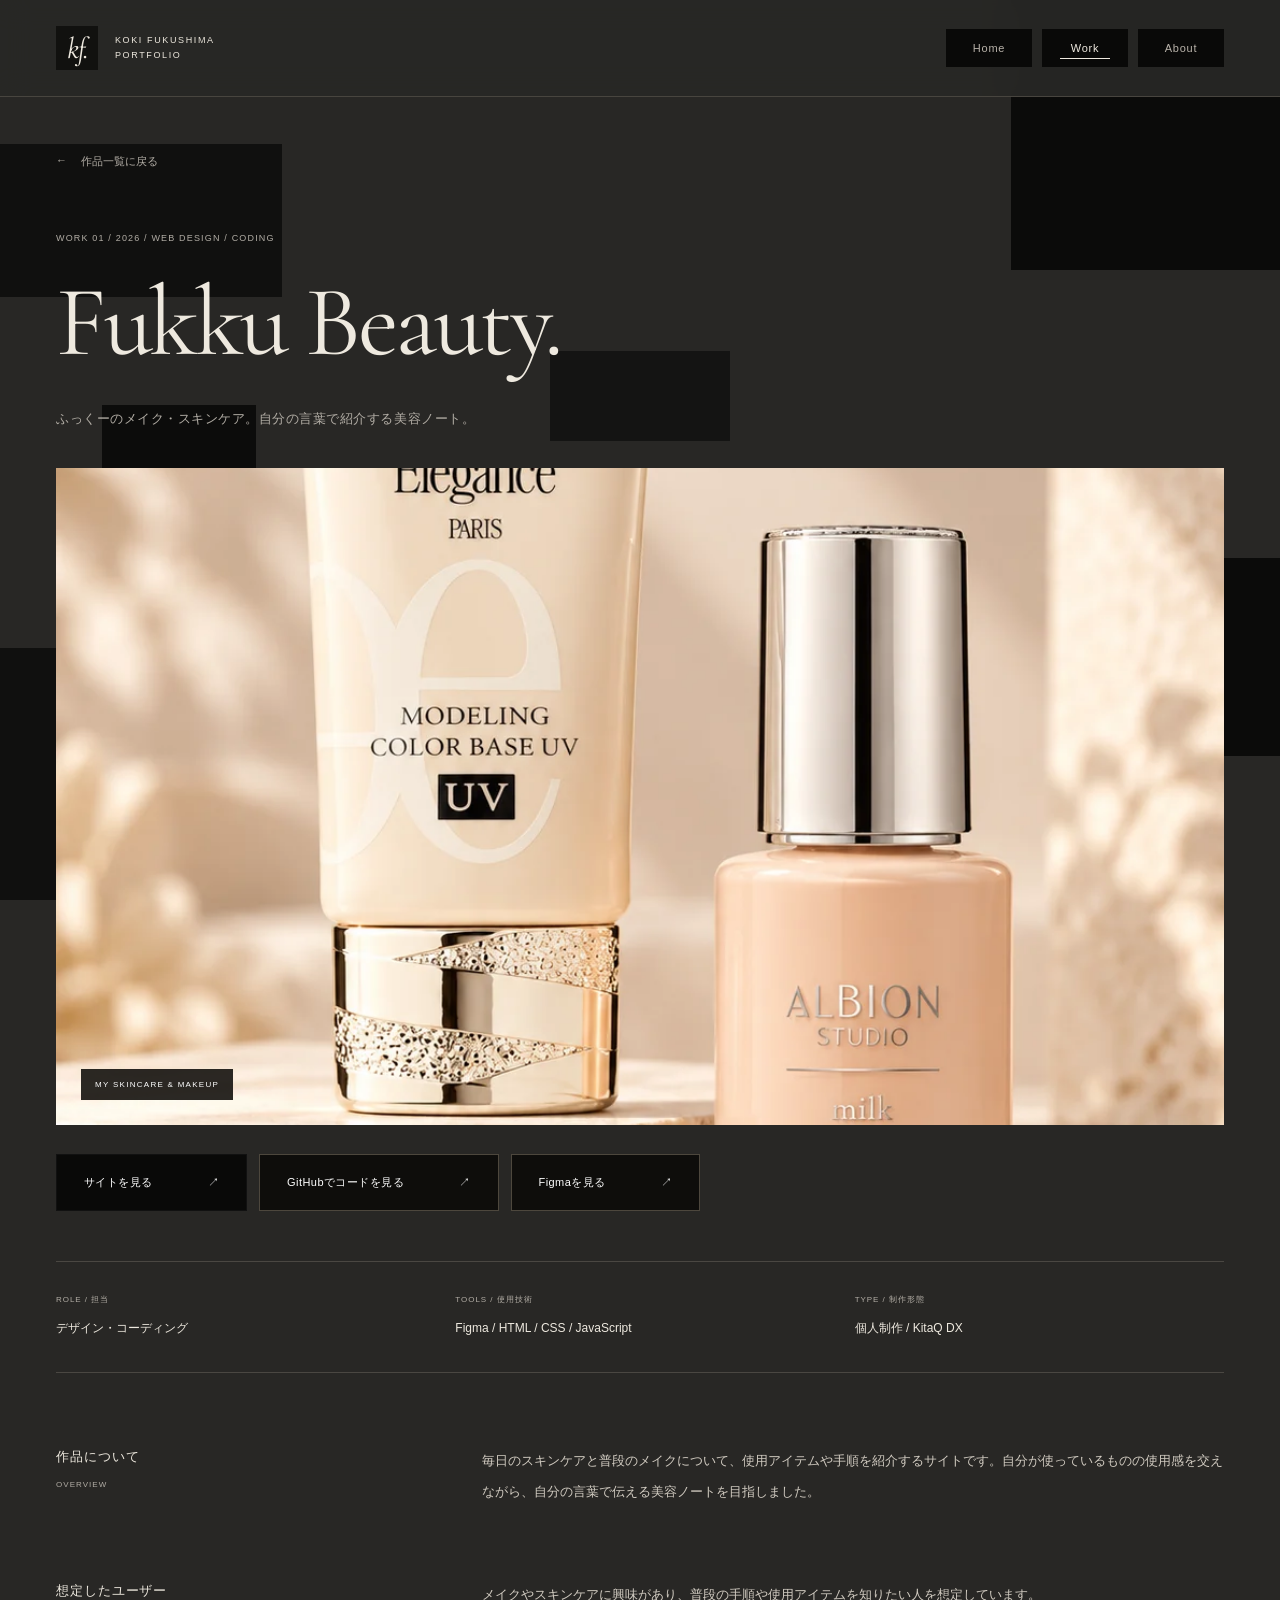
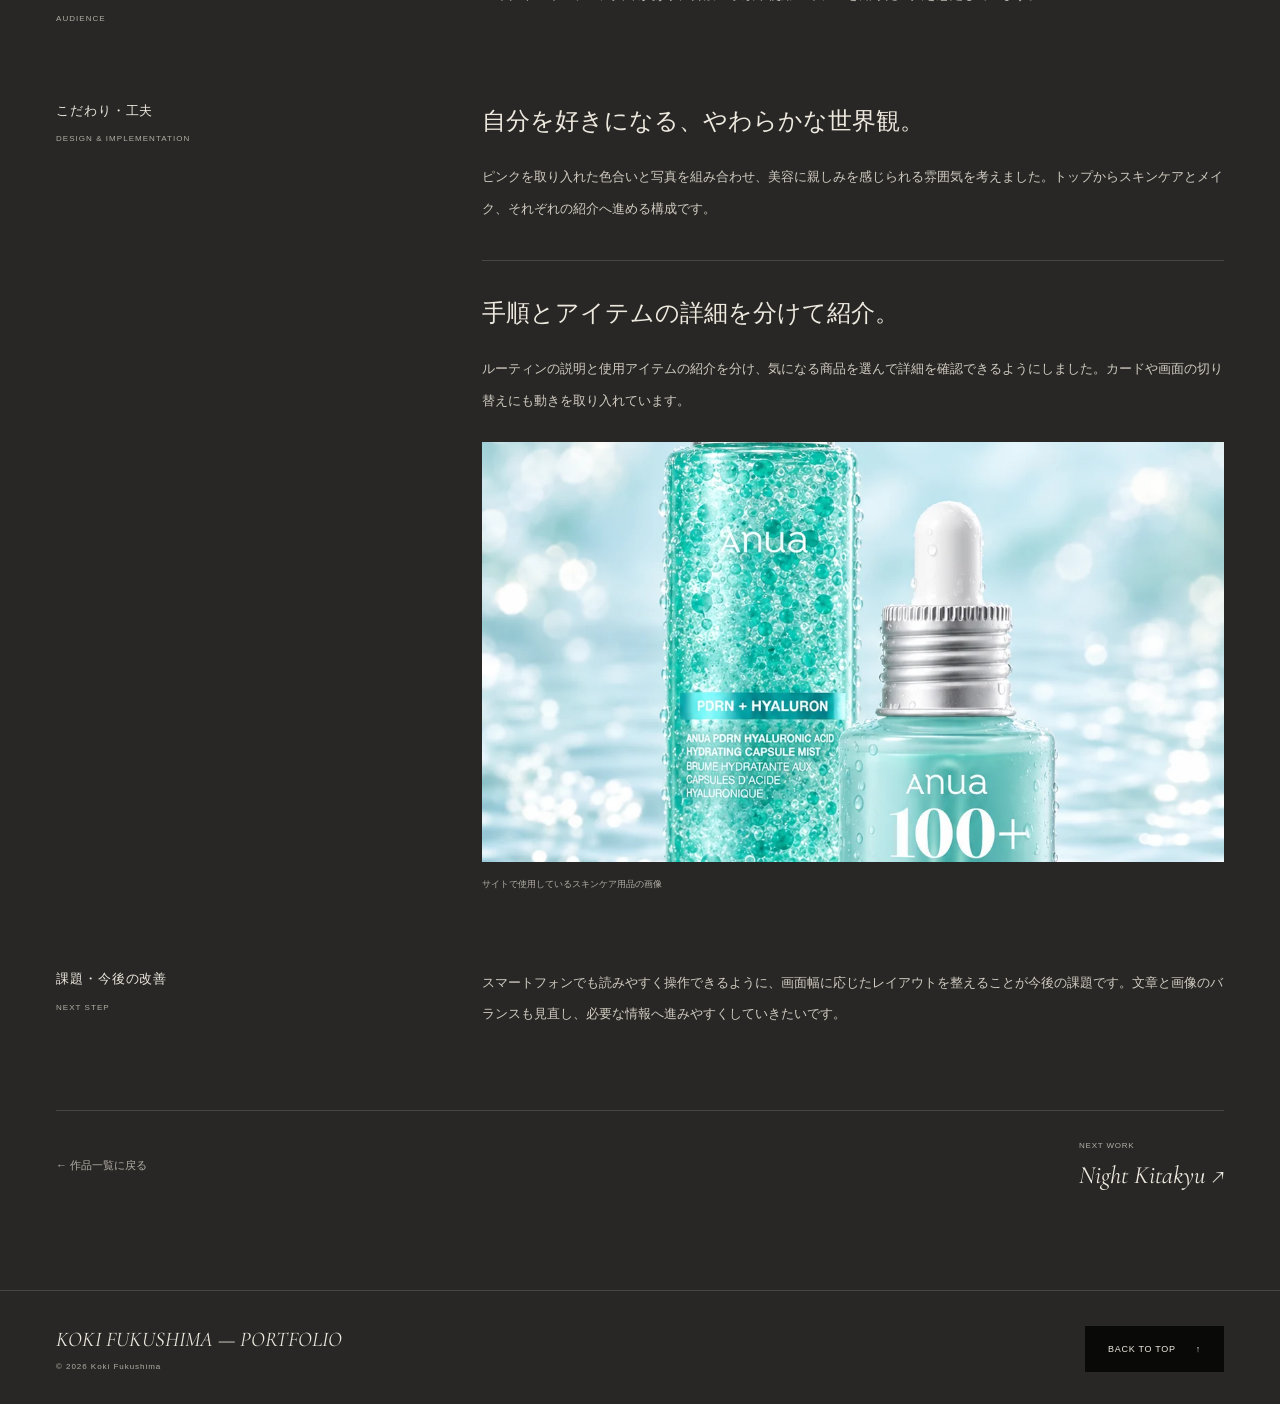
==== commit 0d049138: "0" ====
--- a/work/fukku-beauty/index.html
+++ b/work/fukku-beauty/index.html
@@ -19,31 +19,38 @@
   <body>
     <div class="ambient-background" aria-hidden="true">
       <div class="ambient-scene">
-        <span class="ambient-block"></span><span class="ambient-block"></span
-        ><span class="ambient-block"></span><span class="ambient-block"></span
-        ><span class="ambient-block"></span><span class="ambient-block"></span
-        ><span class="ambient-block"></span>
+        <span class="ambient-block"></span>
+        <span class="ambient-block"></span>
+        <span class="ambient-block"></span>
+        <span class="ambient-block"></span>
+        <span class="ambient-block"></span>
+        <span class="ambient-block"></span>
+        <span class="ambient-block"></span>
       </div>
     </div>
     <a class="skip" href="#main">本文へスキップ</a>
     <header class="site-header">
       <div class="wrap header-inner">
-        <a class="brand" href="../../index.html#home" aria-label="福島こうきのポートフォリオ ホーム"
-          ><span class="brand-mark">kf.</span
-          ><span class="brand-name">KOKI FUKUSHIMA<br />PORTFOLIO</span></a
+        <a
+          class="brand"
+          href="../../index.html#home"
+          aria-label="福島こうきのポートフォリオ ホーム"
         >
+          <span class="brand-mark">kf.</span>
+          <span class="brand-name">KOKI FUKUSHIMA<br />PORTFOLIO</span>
+        </a>
         <nav class="nav" aria-label="メインナビゲーション">
-          <a href="../../index.html#home">Home</a
-          ><a href="../../index.html#work" aria-current="page">Work</a
-          ><a href="../../index.html#about">About</a>
+          <a href="../../index.html#home">Home</a>
+          <a href="../../index.html#work" aria-current="page">Work</a>
+          <a href="../../index.html#about">About</a>
         </nav>
       </div>
     </header>
 
     <main id="main" class="detail-main wrap fade-in">
-      <a class="back-link" href="../../index.html#work"
-        ><span aria-hidden="true">←</span> 作品一覧に戻る</a
-      >
+      <a class="back-link" href="../../index.html#work">
+        <span aria-hidden="true">←</span> 作品一覧に戻る
+      </a>
       <div class="detail-heading">
         <p class="micro muted">WORK 01 / 2026 / WEB DESIGN / CODING</p>
         <h1>Fukku Beauty.</h1>
@@ -57,7 +64,8 @@
           alt="メイク・スキンケアサイトで使用しているベースメイク用品の画像"
           fetchpriority="high"
           decoding="async"
-        /><span class="visual-label">MY SKINCARE & MAKEUP</span>
+        />
+        <span class="visual-label">MY SKINCARE & MAKEUP</span>
       </div>
       <div class="detail-actions">
         <a
@@ -65,16 +73,25 @@
           href="https://fukushimakouki.github.io/fukushima-s_makeup-skincare/"
           target="_blank"
           rel="noopener noreferrer"
-          >サイトを見る <span aria-hidden="true">↗</span
-          ><span class="sr-only">（新しいタブ）</span></a
-        ><a
+        >
+          サイトを見る <span aria-hidden="true">↗</span><span class="sr-only">（新しいタブ）</span>
+        </a>
+        <a
           class="button secondary"
           href="https://github.com/fukushimakouki/fukushima-s_makeup-skincare"
           target="_blank"
           rel="noopener noreferrer"
-          >GitHubでコードを見る <span aria-hidden="true">↗</span
-          ><span class="sr-only">（新しいタブ）</span></a
         >
+          GitHubでコードを見る <span aria-hidden="true">↗</span><span class="sr-only">（新しいタブ）</span>
+        </a>
+        <a
+          class="button secondary"
+          href="https://www.figma.com/design/icxVZ8p82i5xNgPwbZN73j/Fukku-Beauty%EF%BD%9CWeb%E3%83%87%E3%82%B6%E3%82%A4%E3%83%B3?node-id=2-56&p=f&t=NjGhZda35REwZUn2-0"
+          target="_blank"
+          rel="noopener noreferrer"
+        >
+          Figmaを見る <span aria-hidden="true">↗</span><span class="sr-only">（新しいタブ）</span>
+        </a>
       </div>
       <dl class="project-facts">
         <div>
@@ -144,10 +161,10 @@
       </section>
 
       <div class="detail-bottom">
-        <a class="back-link" href="../../index.html#work">← 作品一覧に戻る</a
-        ><a class="detail-next" href="../night-kitakyu/index.html"
-          ><small>NEXT WORK</small>Night Kitakyu ↗</a
-        >
+        <a class="back-link" href="../../index.html#work">← 作品一覧に戻る</a>
+        <a class="detail-next" href="../night-kitakyu/index.html">
+          <small>NEXT WORK</small>Night Kitakyu ↗
+        </a>
       </div>
     </main>
 
@@ -157,9 +174,9 @@
           <p class="footer-title">KOKI FUKUSHIMA — PORTFOLIO</p>
           <p class="footer-copy">© 2026 Koki Fukushima</p>
         </div>
-        <a class="back-top" href="../../index.html#home"
-          >BACK TO TOP <span aria-hidden="true">↑</span></a
-        >
+        <a class="back-top" href="../../index.html#home">
+          BACK TO TOP <span aria-hidden="true">↑</span>
+        </a>
       </div>
     </footer>
   </body>
--- a/styles.css
+++ b/styles.css
@@ -1,7 +1,7 @@
 /* 色・余白・文字の設定はここでまとめて変更できます。 */
+
 :root {
   --bg: #292929;
-  --surface: #303030;
   --ink: #f1f0eb;
   --muted: #b3b3af;
   --line: #494949;
@@ -170,8 +170,6 @@
 }
 
 .hero-top,
-.hero-bottom,
-.hero-foot,
 .section-head,
 .work-foot,
 .card-meta,
@@ -214,48 +212,6 @@
 
 .hero h1 span {
   color: #92928f;
-}
-
-.hero-bottom {
-  align-items: flex-end;
-}
-
-.hero-copy {
-  font-size: clamp(20px, 2.25vw, 30px);
-  font-weight: 500;
-  line-height: 1.8;
-  letter-spacing: 0.06em;
-}
-
-.hero-profile {
-  font-size: 12px;
-  line-height: 2.1;
-  letter-spacing: 0.05em;
-}
-
-.hero-profile strong {
-  display: block;
-  color: var(--ink);
-  font-weight: 500;
-  font-size: 17px;
-}
-
-.hero-foot {
-  padding-top: 43px;
-  margin-top: 43px;
-  border-top: 1px solid var(--line);
-}
-
-.scroll-link {
-  display: inline-flex;
-  align-items: center;
-  gap: 17px;
-  font-size: 11px;
-  letter-spacing: 0.1em;
-}
-
-.down {
-  font-size: 20px;
 }
 
 .section {
@@ -571,10 +527,6 @@
   padding: 34px 0;
 }
 
-.about-group:first-of-type {
-  margin-top: 50px;
-}
-
 .group-label h3 {
   font-size: 16px;
   font-weight: 400;
@@ -615,27 +567,6 @@
   color: var(--muted);
   line-height: 2;
   margin-top: 16px;
-}
-
-.cert-list {
-  list-style: none;
-  padding: 0;
-  margin: 0;
-}
-
-.cert-list li {
-  display: flex;
-  justify-content: space-between;
-  gap: 20px;
-  padding: 13px 0;
-  font-size: 14px;
-  border-bottom: 1px solid #3b3b3b;
-}
-
-.cert-list time {
-  font-size: 11px;
-  color: var(--muted);
-  white-space: nowrap;
 }
 
 .skills {
@@ -953,14 +884,6 @@
     font-size: 13vw;
   }
 
-  .hero-bottom {
-    align-items: flex-start;
-  }
-
-  .hero-copy {
-    font-size: 23px;
-  }
-
   .work-track {
     padding-inline: 24px;
     scroll-padding-inline: 24px;
@@ -1052,34 +975,6 @@
     font-size: 13.1vw;
     margin: 46px 0 45px;
     letter-spacing: -0.07em;
-  }
-
-  .hero-bottom {
-    display: block;
-  }
-
-  .hero-copy {
-    font-size: 22px;
-    line-height: 1.9;
-  }
-
-  .hero-profile {
-    margin-top: 32px;
-    font-size: 10px;
-    line-height: 1.8;
-  }
-
-  .hero-profile strong {
-    font-size: 14px;
-  }
-
-  .hero-foot {
-    padding-top: 23px;
-    margin-top: 31px;
-  }
-
-  .hero-foot .micro {
-    font-size: 8px;
   }
 
   .section-head {
@@ -1210,10 +1105,6 @@
     padding: 28px 0;
   }
 
-  .about-group:first-of-type {
-    margin-top: 35px;
-  }
-
   .group-label {
     display: flex;
     align-items: center;
@@ -1234,10 +1125,6 @@
 
   .school {
     font-size: 15px;
-  }
-
-  .cert-list li {
-    font-size: 12px;
   }
 
   .timeline h4 {
--- a/editorial.css
+++ b/editorial.css
@@ -1,7 +1,7 @@
 /* Editorial direction: charcoal, ivory, fine serif typography, generous space. */
+
 :root {
   --bg: #282725;
-  --surface: #302f2c;
   --ink: #eee9df;
   --muted: #b2ada5;
   --line: #4a4742;
@@ -129,15 +129,6 @@
   margin: 0 0 17px 7px;
 }
 
-.hero-pretitle i {
-  font-family: var(--serif);
-  font-weight: 400;
-  font-size: 23px;
-  vertical-align: -2px;
-  margin: 0 4px;
-  color: #d4cfc5;
-}
-
 .hero h1 {
   font-family: var(--serif);
   font-weight: 400;
@@ -277,53 +268,6 @@
   letter-spacing: 0.19em;
 }
 
-.hero-foot {
-  margin-top: 43px;
-  padding-top: 20px;
-  border-top: 1px solid var(--line);
-}
-
-.hero-signature {
-  font-family: var(--serif);
-  font-style: italic;
-  font-size: 27px;
-  line-height: 1.2;
-}
-
-.hero-signature span {
-  display: block;
-  font-family: Arial, sans-serif;
-  font-size: 7px;
-  letter-spacing: 0.2em;
-  font-style: normal;
-  margin-top: 10px;
-  color: var(--muted);
-}
-
-.scroll-link {
-  font-size: 9px;
-  letter-spacing: 0.14em;
-  gap: 23px;
-}
-
-.scroll-circle {
-  width: 46px;
-  height: 46px;
-  border: 1px solid #655f54;
-  display: grid;
-  place-items: center;
-  border-radius: 50%;
-  font-size: 20px;
-  transition:
-    transform 0.3s,
-    background 0.3s;
-}
-
-.scroll-link:hover .scroll-circle {
-  transform: translateY(4px);
-  background: var(--black);
-}
-
 .section {
   padding-top: 105px;
   padding-bottom: 100px;
@@ -590,17 +534,6 @@
   font-size: 11px;
 }
 
-.cert-list li {
-  font-size: 12px;
-  padding: 16px 0;
-  border-bottom-color: #403d37;
-}
-
-.cert-list time {
-  font-family: var(--serif);
-  font-size: 15px;
-}
-
 .skills {
   column-gap: 26px;
   row-gap: 5px;
@@ -838,7 +771,8 @@
 
   to {
     opacity: 1;
-    clip-path: inset(0);
+    clip-path: none;
+    /* 表示後は切り抜きを解除 */
     transform: translateY(0);
   }
 }
@@ -904,10 +838,6 @@
 
   .fine-line {
     width: 30px;
-  }
-
-  .hero-foot {
-    margin-top: 35px;
   }
 
   .about-intro,
@@ -1127,10 +1057,6 @@
     font-size: 8px;
     margin-left: 3px;
     margin-bottom: 8px;
-  }
-
-  .hero-pretitle i {
-    font-size: 19px;
   }
 
   .hero h1 {
@@ -1228,34 +1154,6 @@
     max-width: 110px;
   }
 
-  .hero-foot {
-    margin-top: 8px;
-    padding-top: 20px;
-    align-items: center;
-  }
-
-  .hero-signature {
-    font-size: 24px;
-  }
-
-  .hero-signature span {
-    font-size: 5px;
-    letter-spacing: 0.1em;
-    margin-top: 8px;
-  }
-
-  .scroll-link {
-    gap: 12px;
-    font-size: 6px;
-    letter-spacing: 0.1em;
-  }
-
-  .scroll-circle {
-    width: 34px;
-    height: 34px;
-    font-size: 17px;
-  }
-
   .section {
     padding-top: 65px;
     padding-bottom: 65px;
@@ -1443,14 +1341,6 @@
 
   .school-detail {
     font-size: 10px;
-  }
-
-  .cert-list li {
-    font-size: 11px;
-  }
-
-  .cert-list time {
-    font-size: 14px;
   }
 
   .skills {
@@ -1800,5 +1690,10 @@
 }
 
 /* トレ食のロゴ全体が見えるように表示する。 */
-.visual-toresyoku { background: #4c0000; }
-.visual-toresyoku img { object-fit: contain; }
+.visual-toresyoku {
+  background: #4c0000;
+}
+
+.visual-toresyoku img {
+  object-fit: contain;
+}
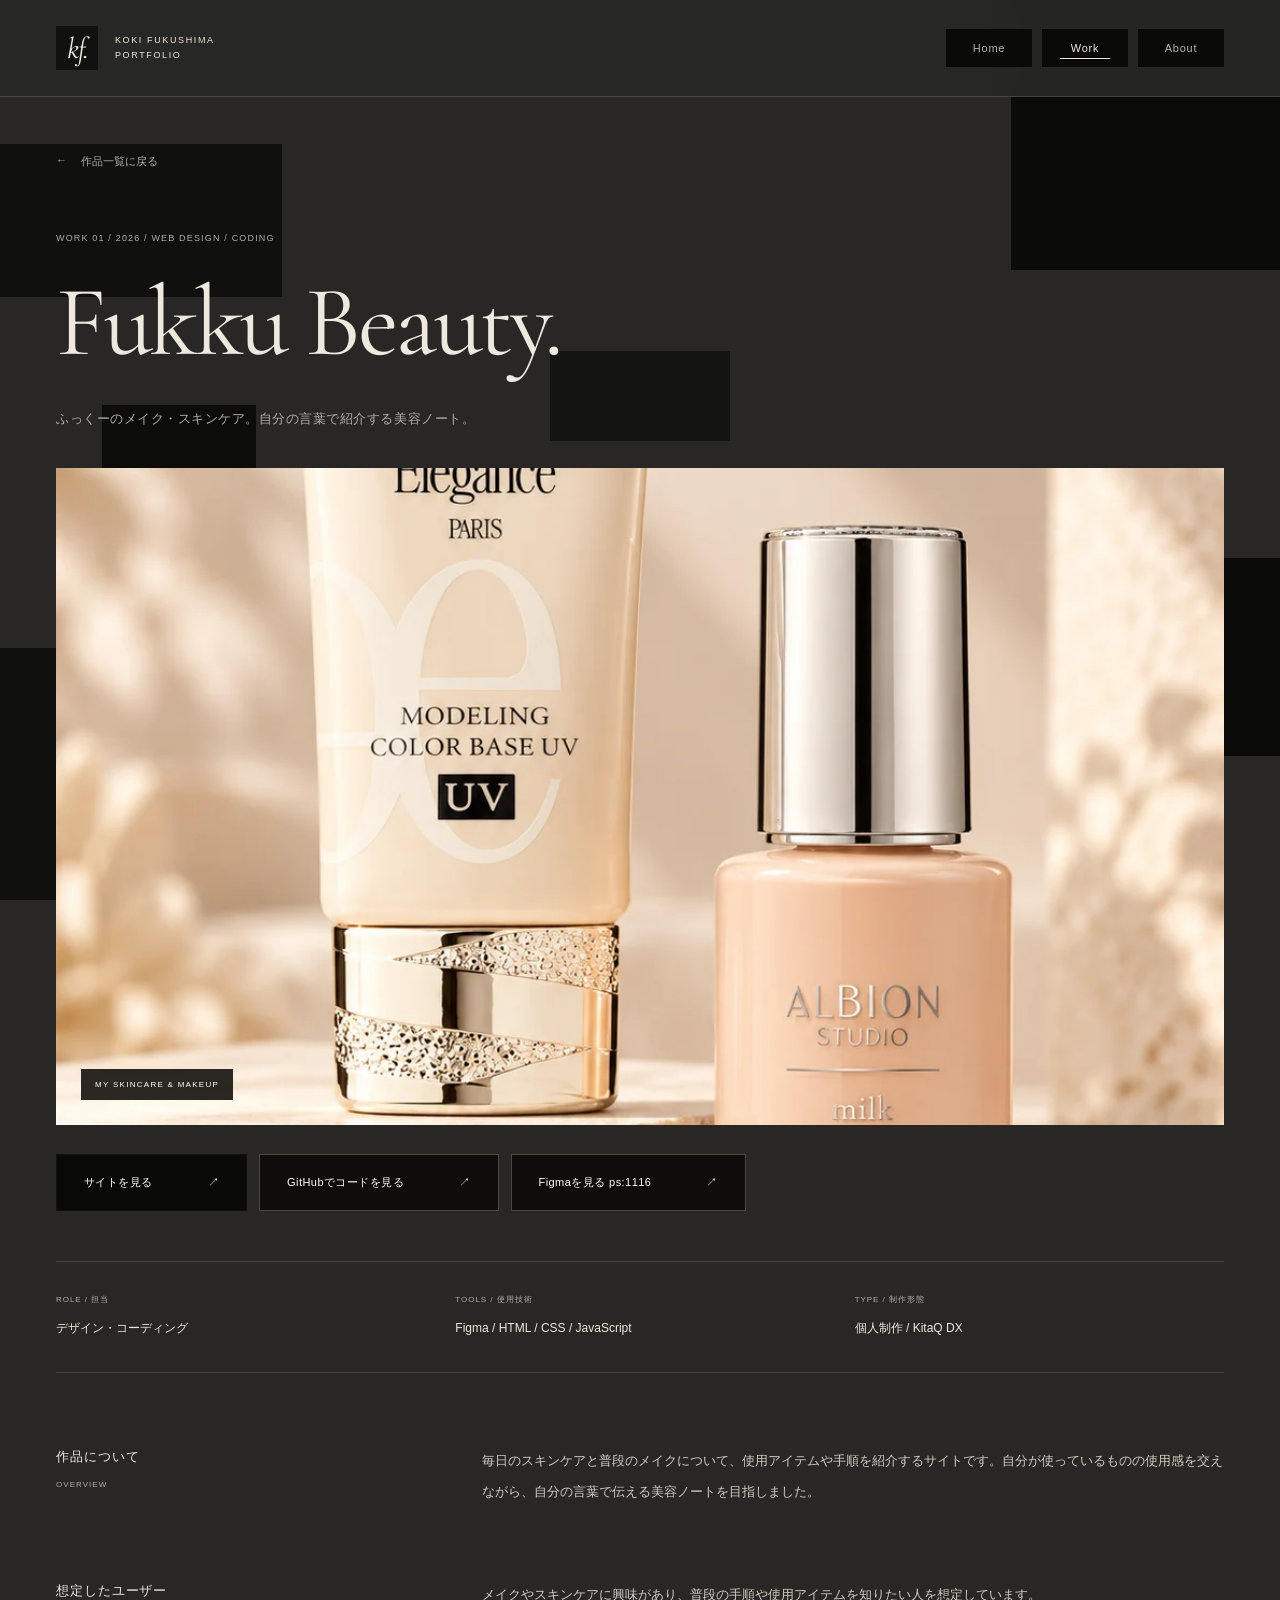
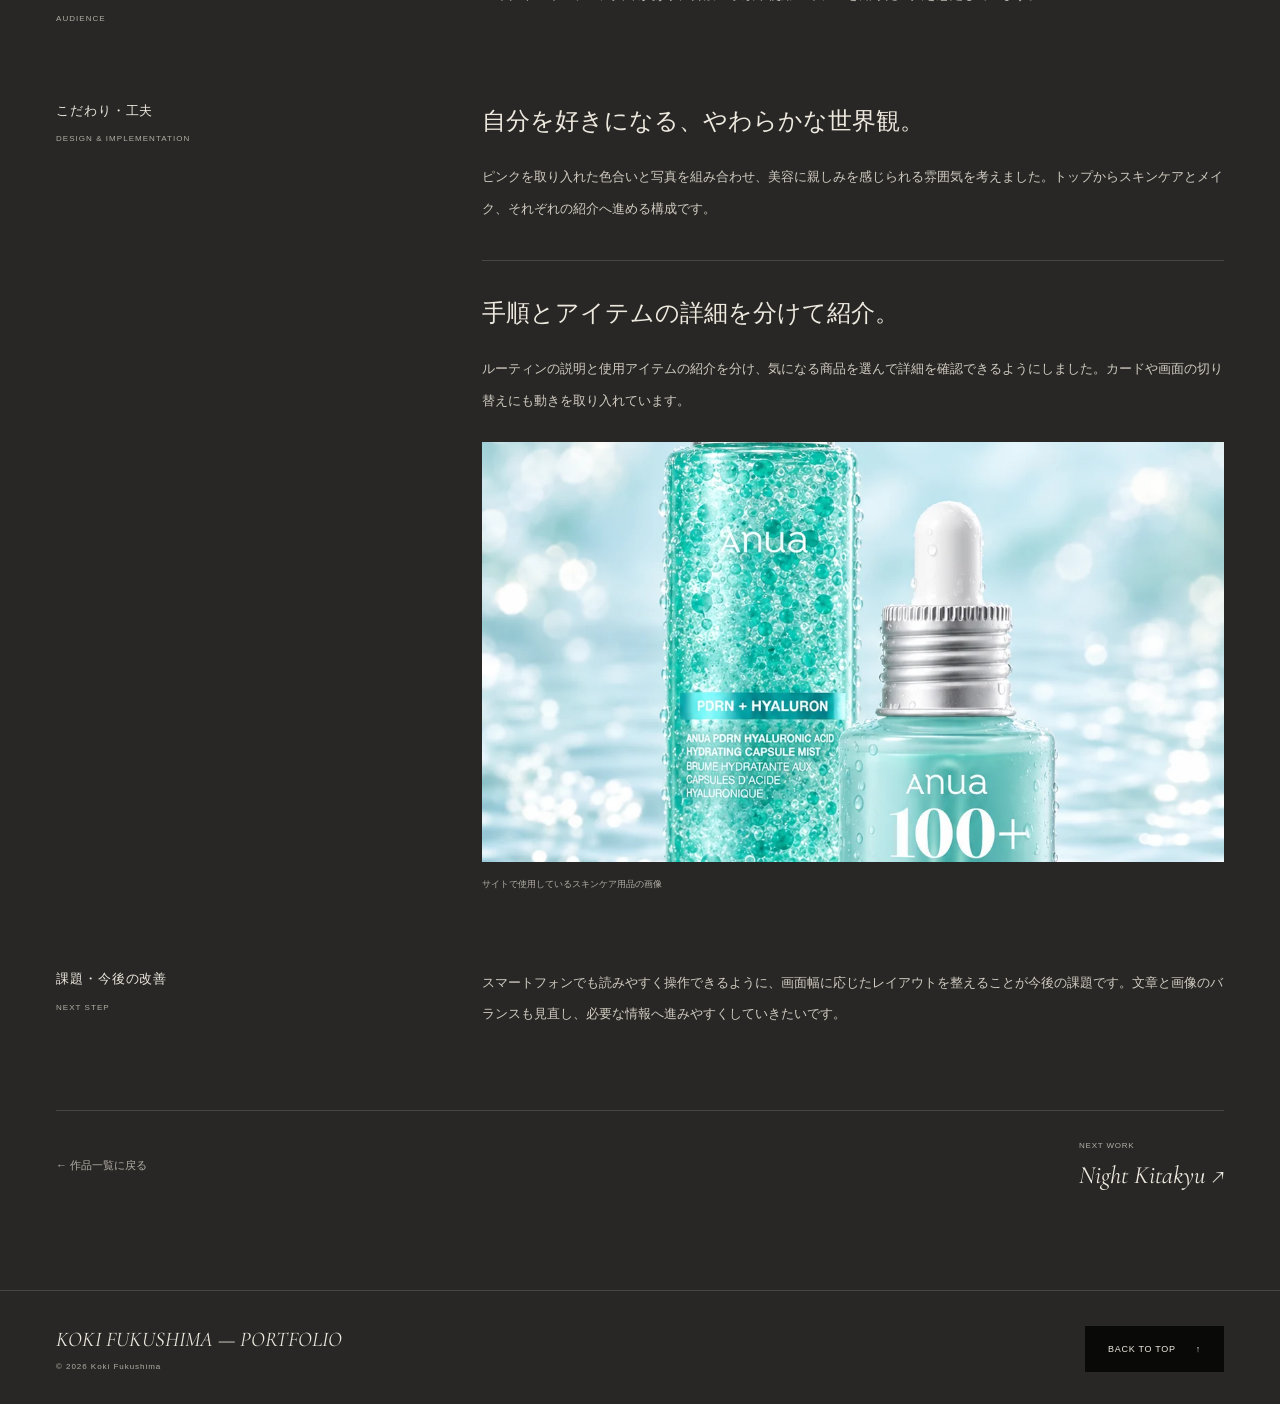
==== commit 45adba39: "0" ====
--- a/work/fukku-beauty/index.html
+++ b/work/fukku-beauty/index.html
@@ -90,7 +90,7 @@
           target="_blank"
           rel="noopener noreferrer"
         >
-          Figmaを見る <span aria-hidden="true">↗</span><span class="sr-only">（新しいタブ）</span>
+          Figmaを見る  ps:1116 <span aria-hidden="true">↗</span><span class="sr-only">（新しいタブ）</span>
         </a>
       </div>
       <dl class="project-facts">
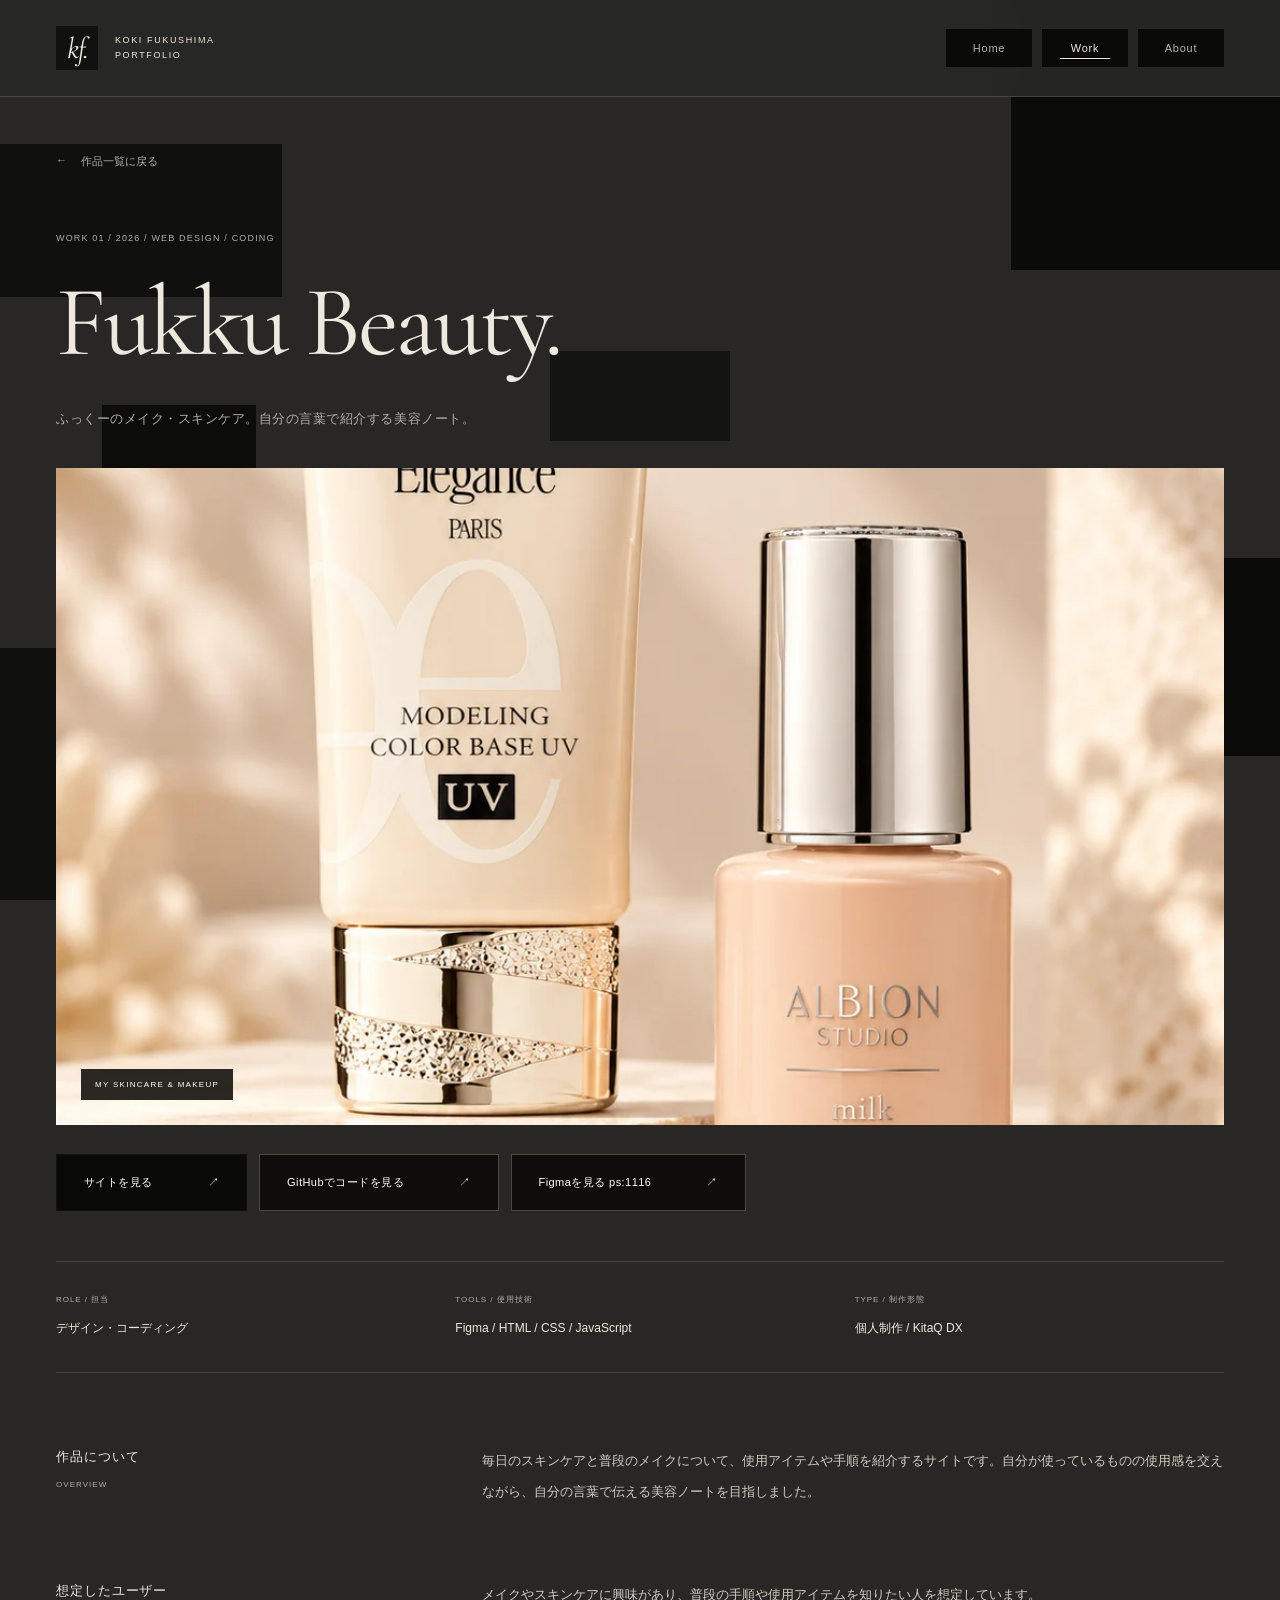
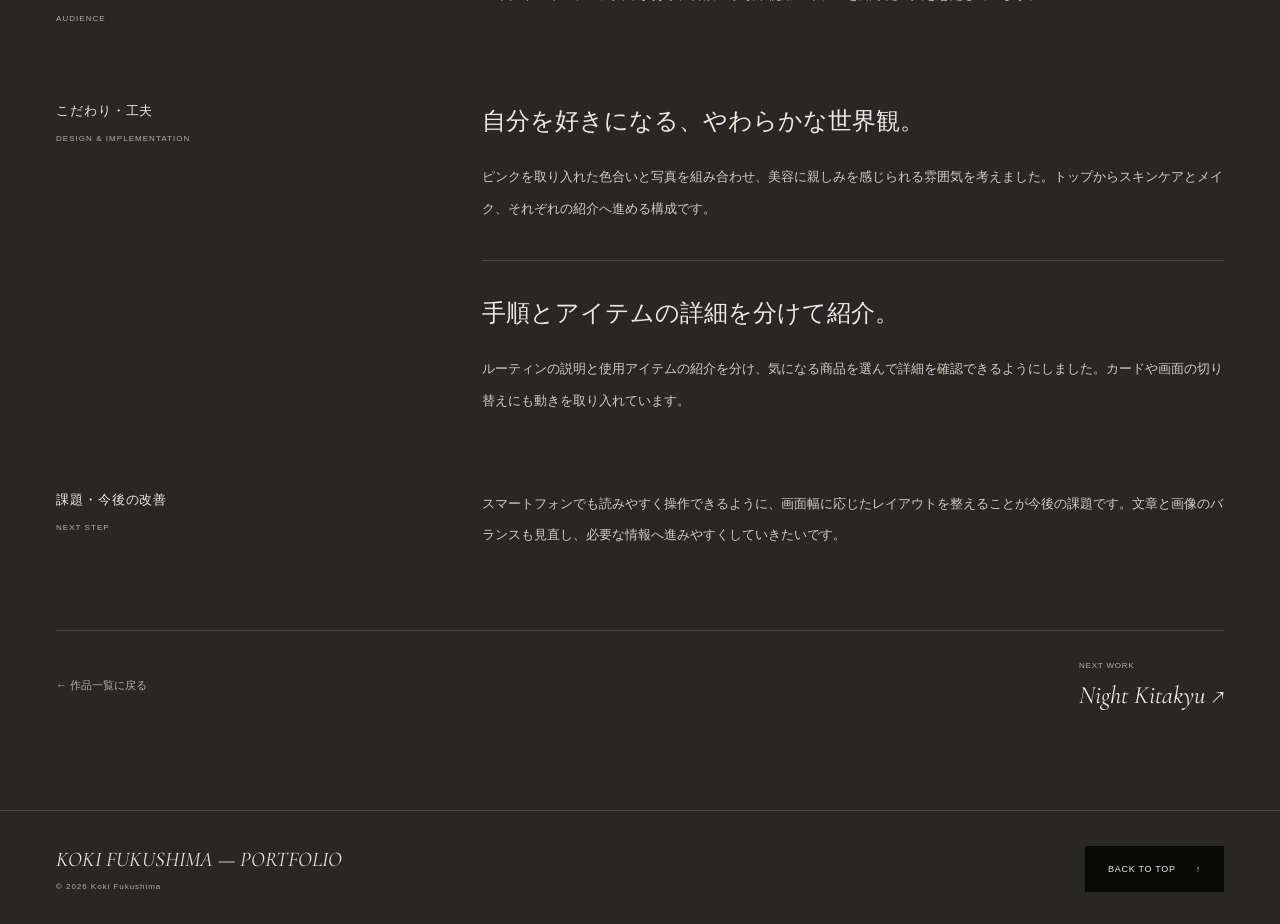
==== commit cd4f72ce: "0" ====
--- a/work/fukku-beauty/index.html
+++ b/work/fukku-beauty/index.html
@@ -141,13 +141,6 @@
               ルーティンの説明と使用アイテムの紹介を分け、気になる商品を選んで詳細を確認できるようにしました。カードや画面の切り替えにも動きを取り入れています。
             </p>
           </article>
-          <img
-            class="detail-photo"
-            src="../../assets/skincare.webp"
-            alt="サイトで使用しているスキンケア用品の画像"
-            loading="lazy"
-          />
-          <p class="photo-caption">サイトで使用しているスキンケア用品の画像</p>
         </div>
       </section>
 
--- a/editorial.css
+++ b/editorial.css
@@ -698,10 +698,35 @@
   line-height: 1.9;
 }
 
-.detail-copy p {
+.detail-copy p,
+.detail-copy ul,
+.detail-copy ol {
   font-size: 13px;
   color: #d1cbc1;
   line-height: 2.4;
+}
+
+.detail-copy p,
+.detail-copy ul,
+.detail-copy ol {
+  margin: 0;
+}
+
+.detail-copy ul,
+.detail-copy ol {
+  padding-inline-start: 1.5em;
+}
+
+.detail-copy li + li {
+  margin-top: 0.5em;
+}
+
+.detail-copy p + p,
+.detail-copy p + ul,
+.detail-copy p + ol,
+.detail-copy ul + p,
+.detail-copy ol + p {
+  margin-top: 1.5em;
 }
 
 .detail-photo {
@@ -1439,7 +1464,9 @@
     font-size: 21px;
   }
 
-  .detail-copy p {
+  .detail-copy p,
+  .detail-copy ul,
+  .detail-copy ol {
     font-size: 12px;
   }
 
